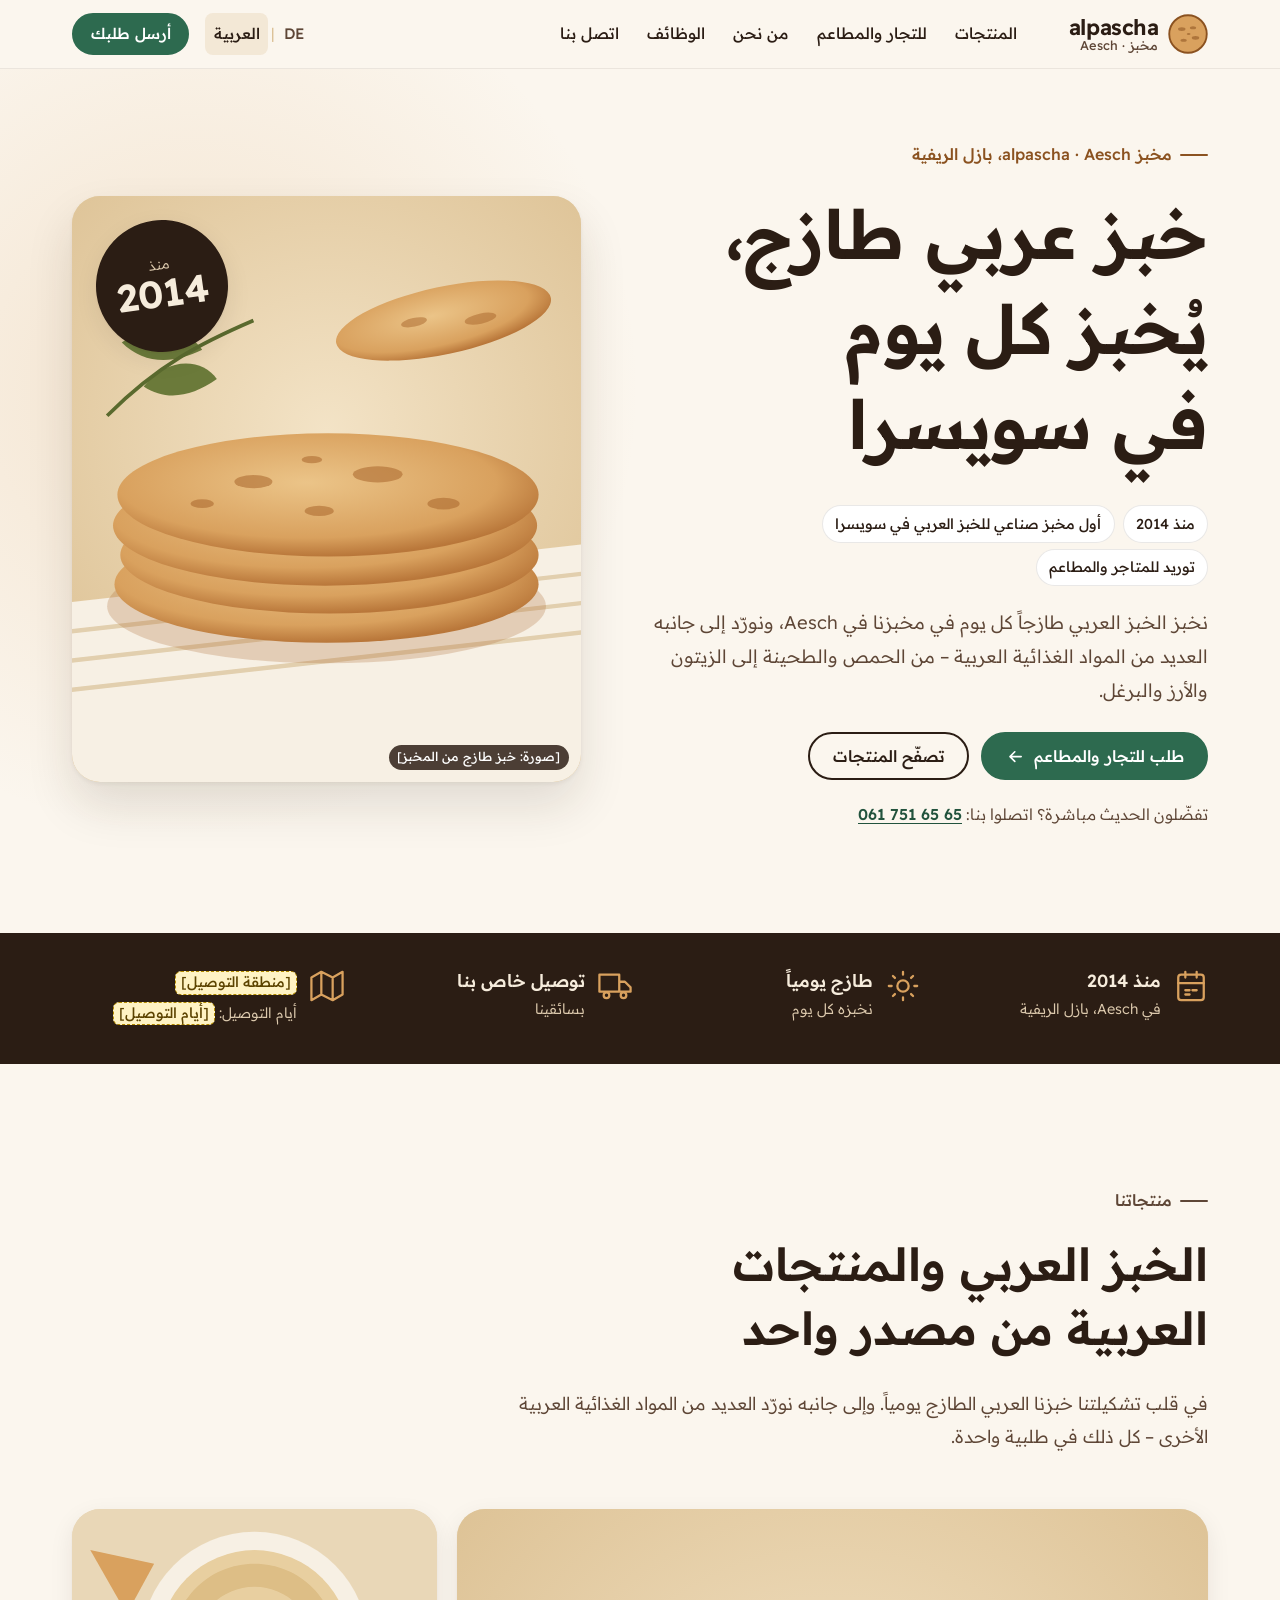
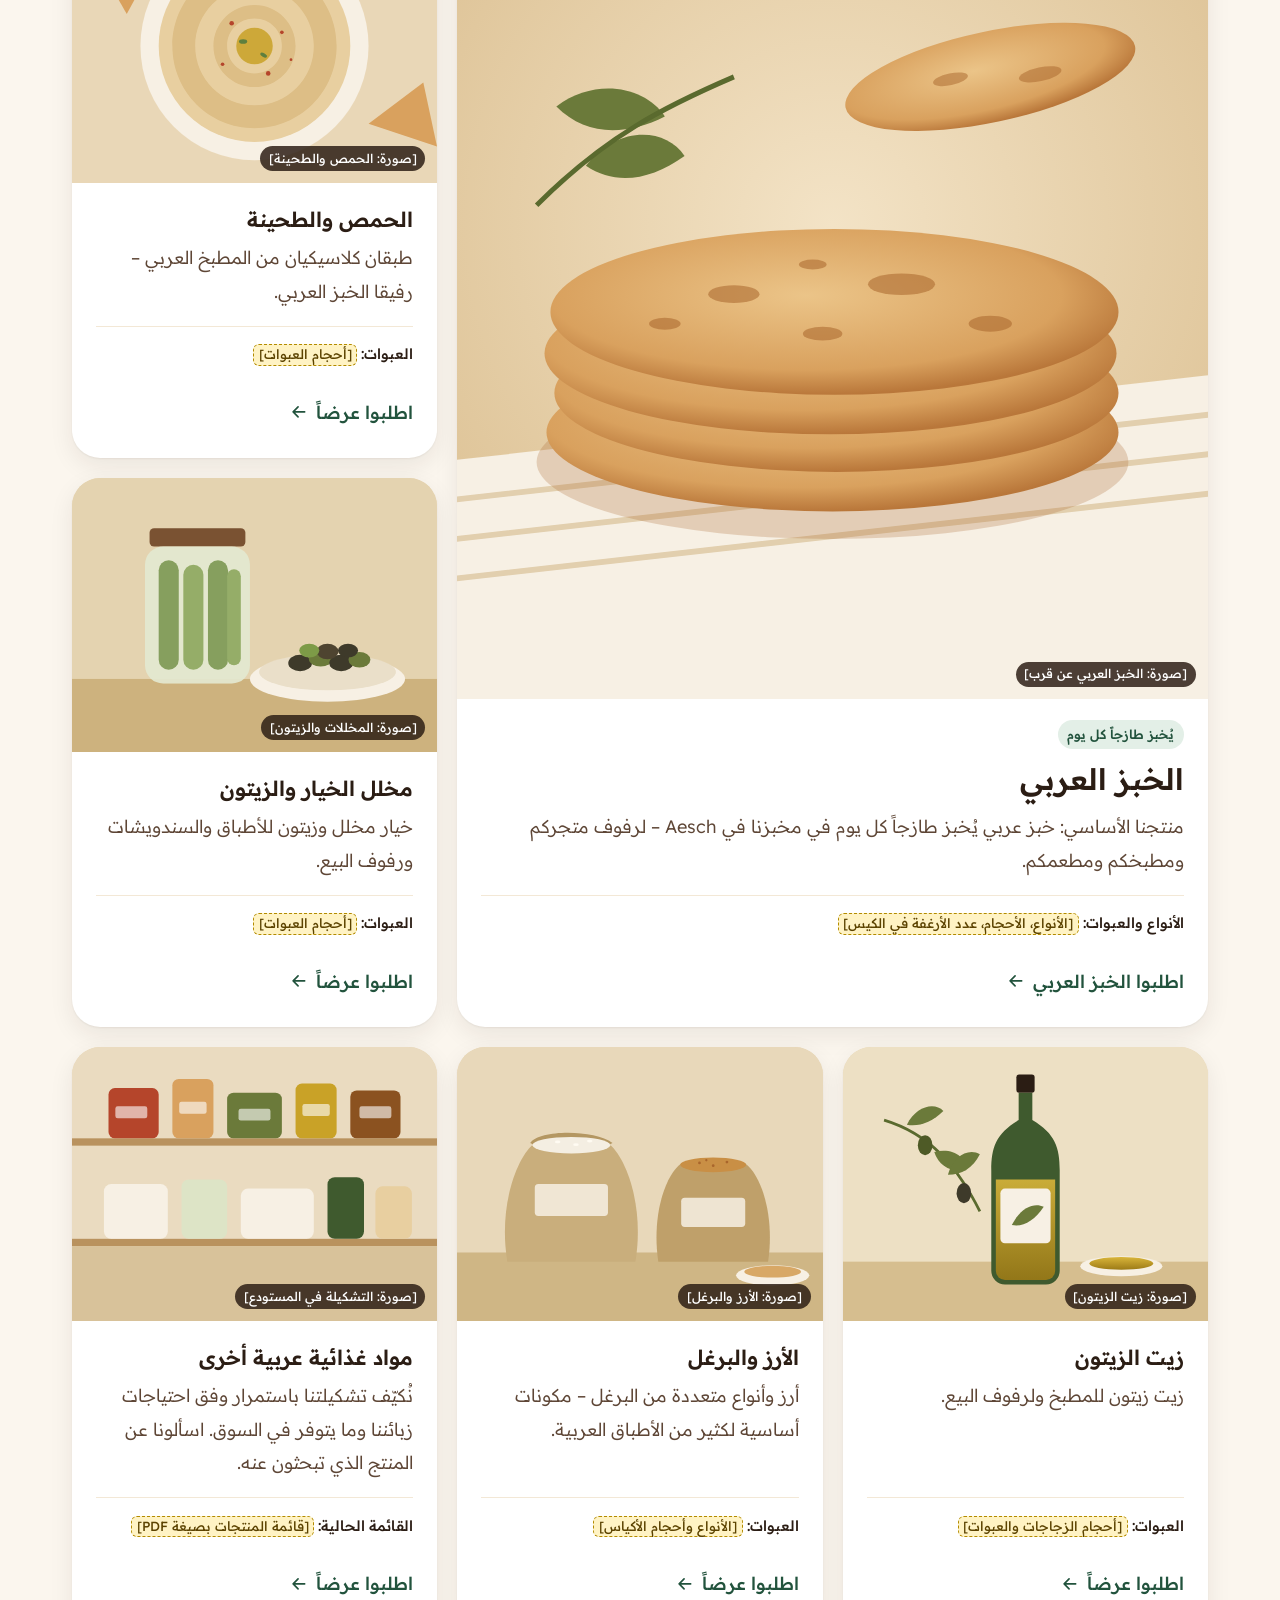
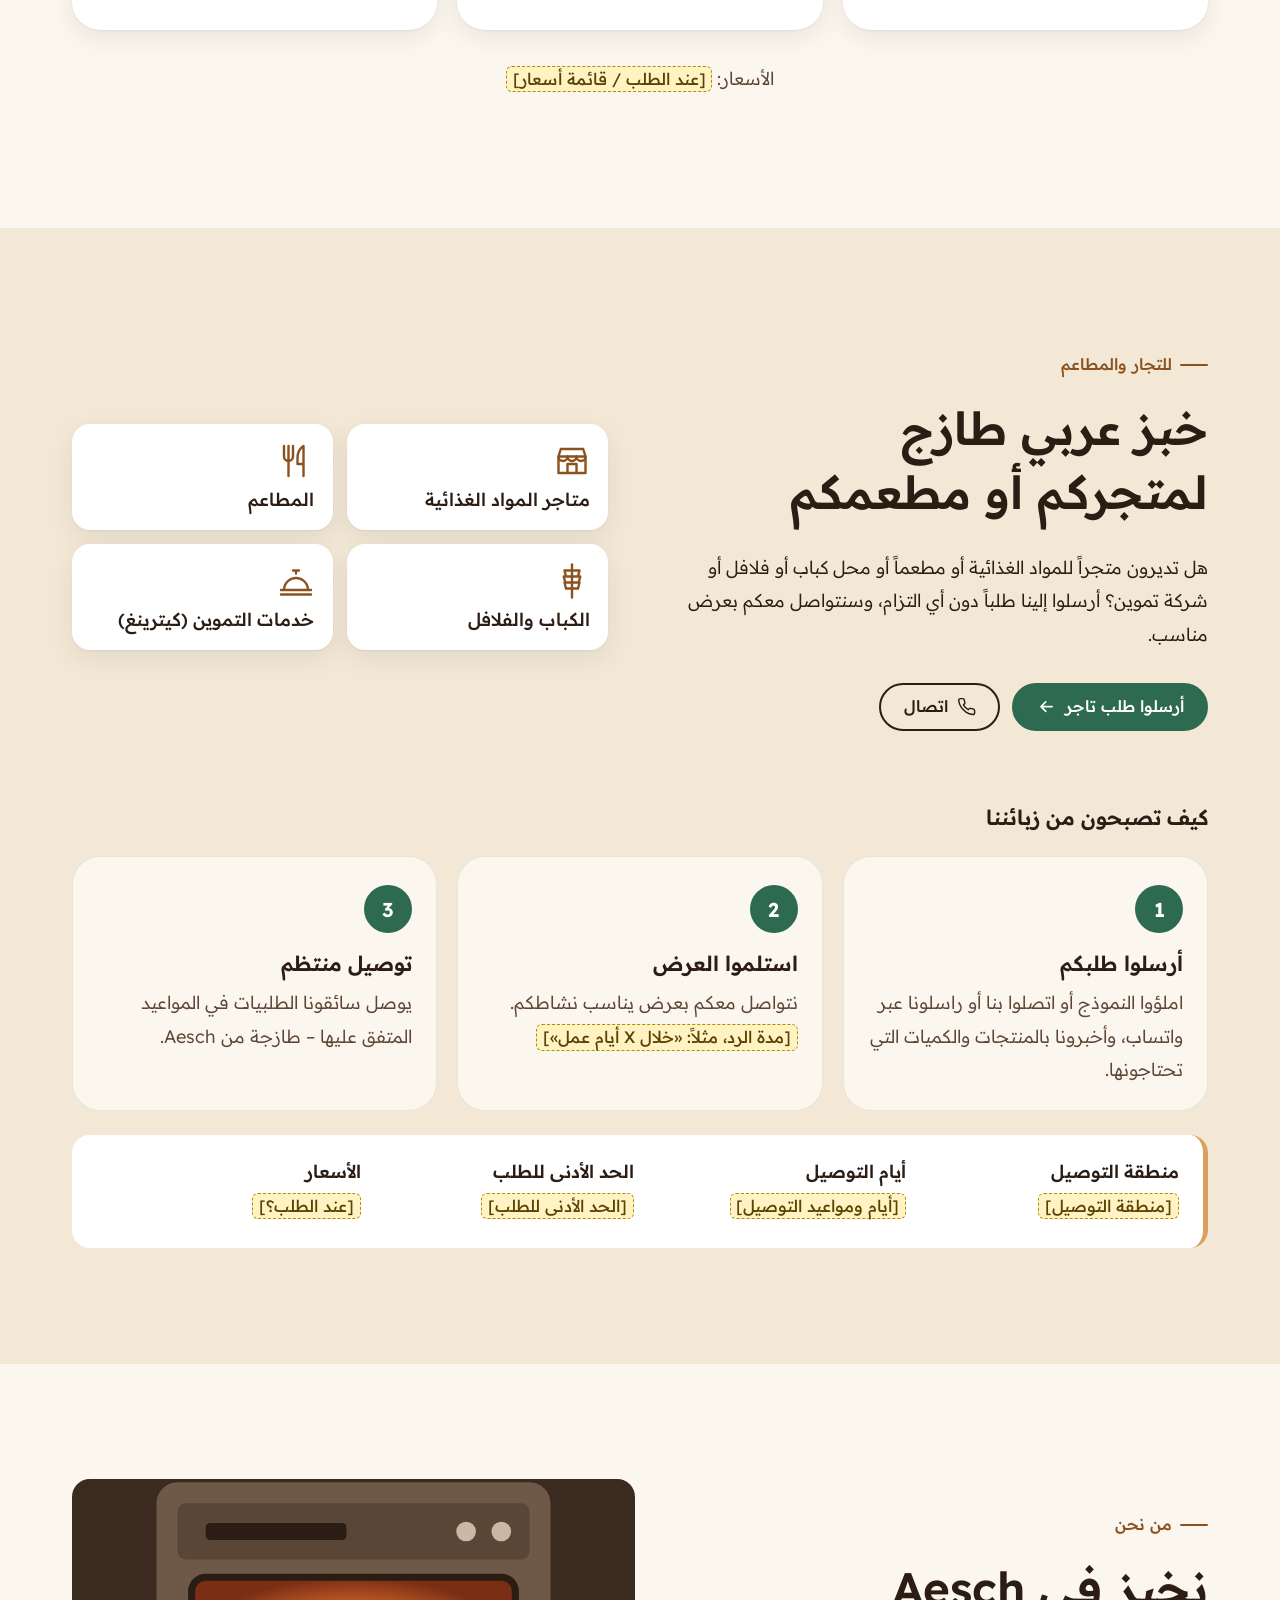
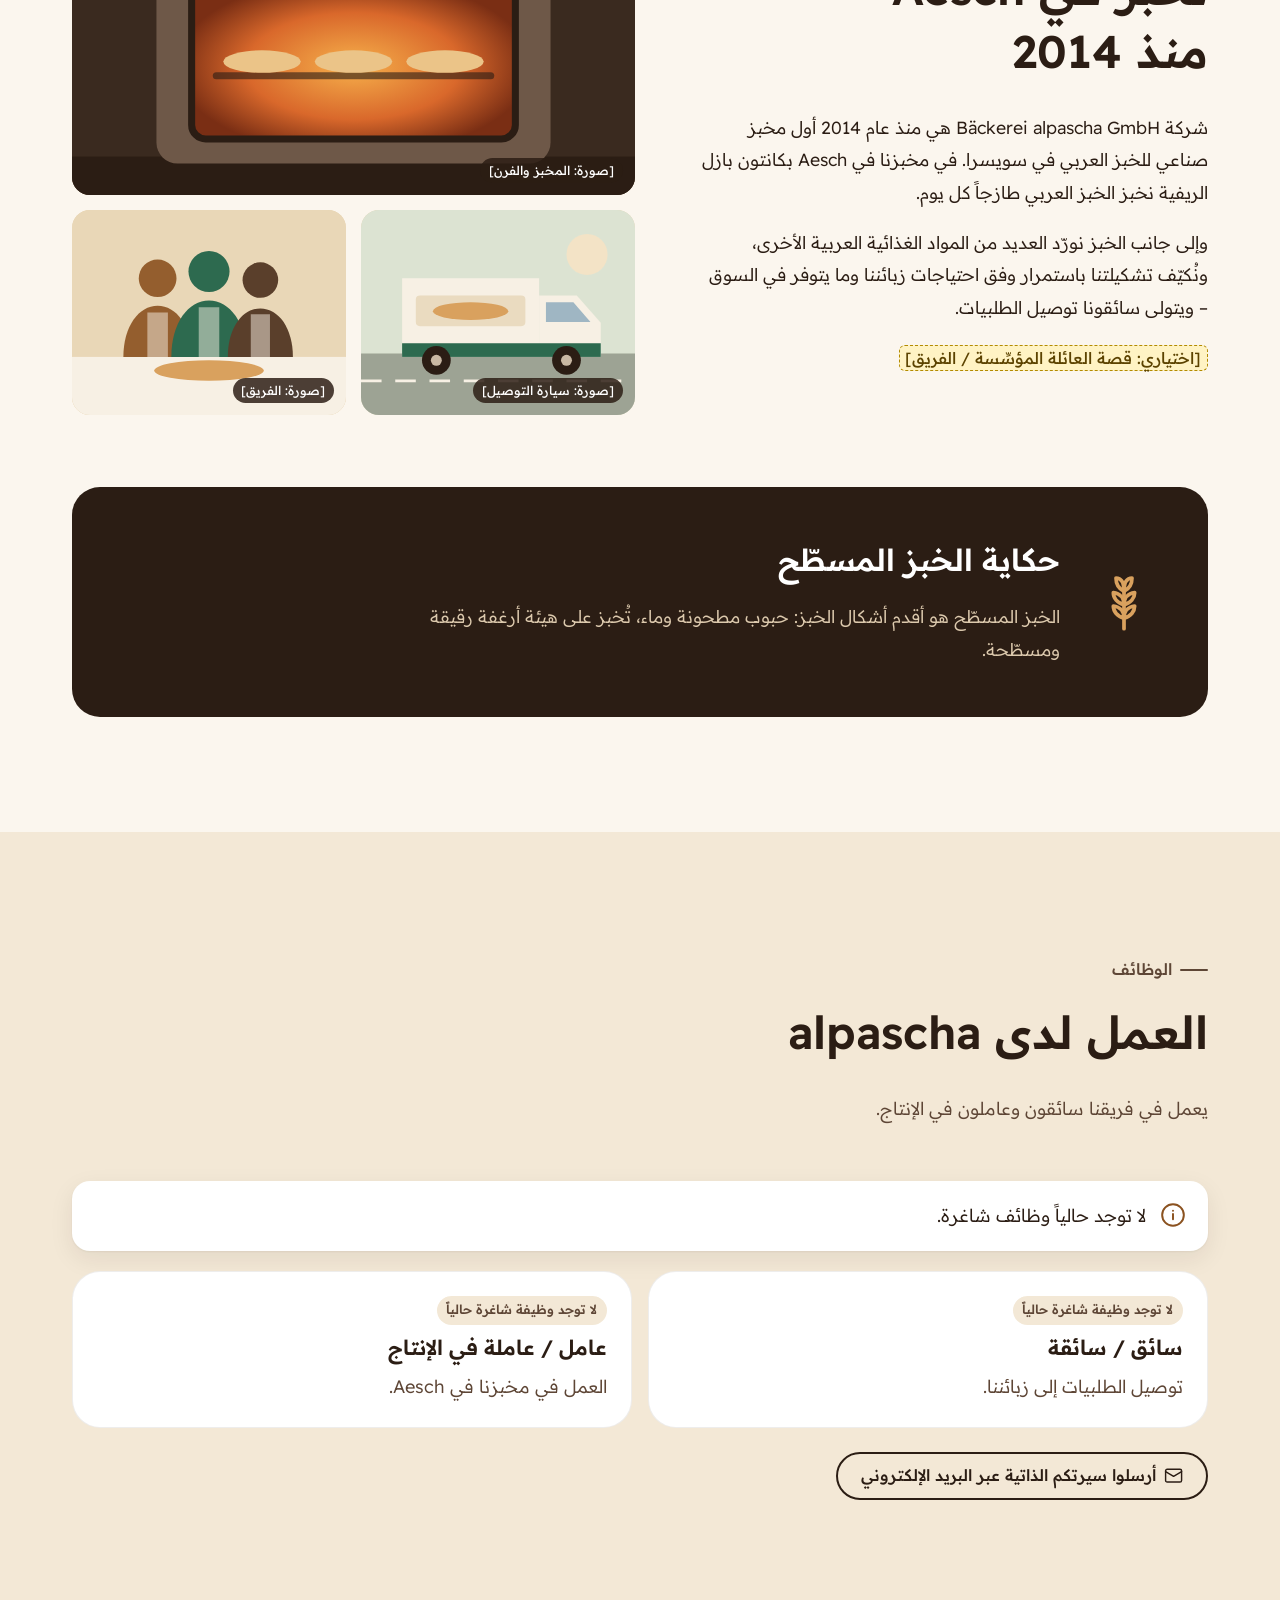
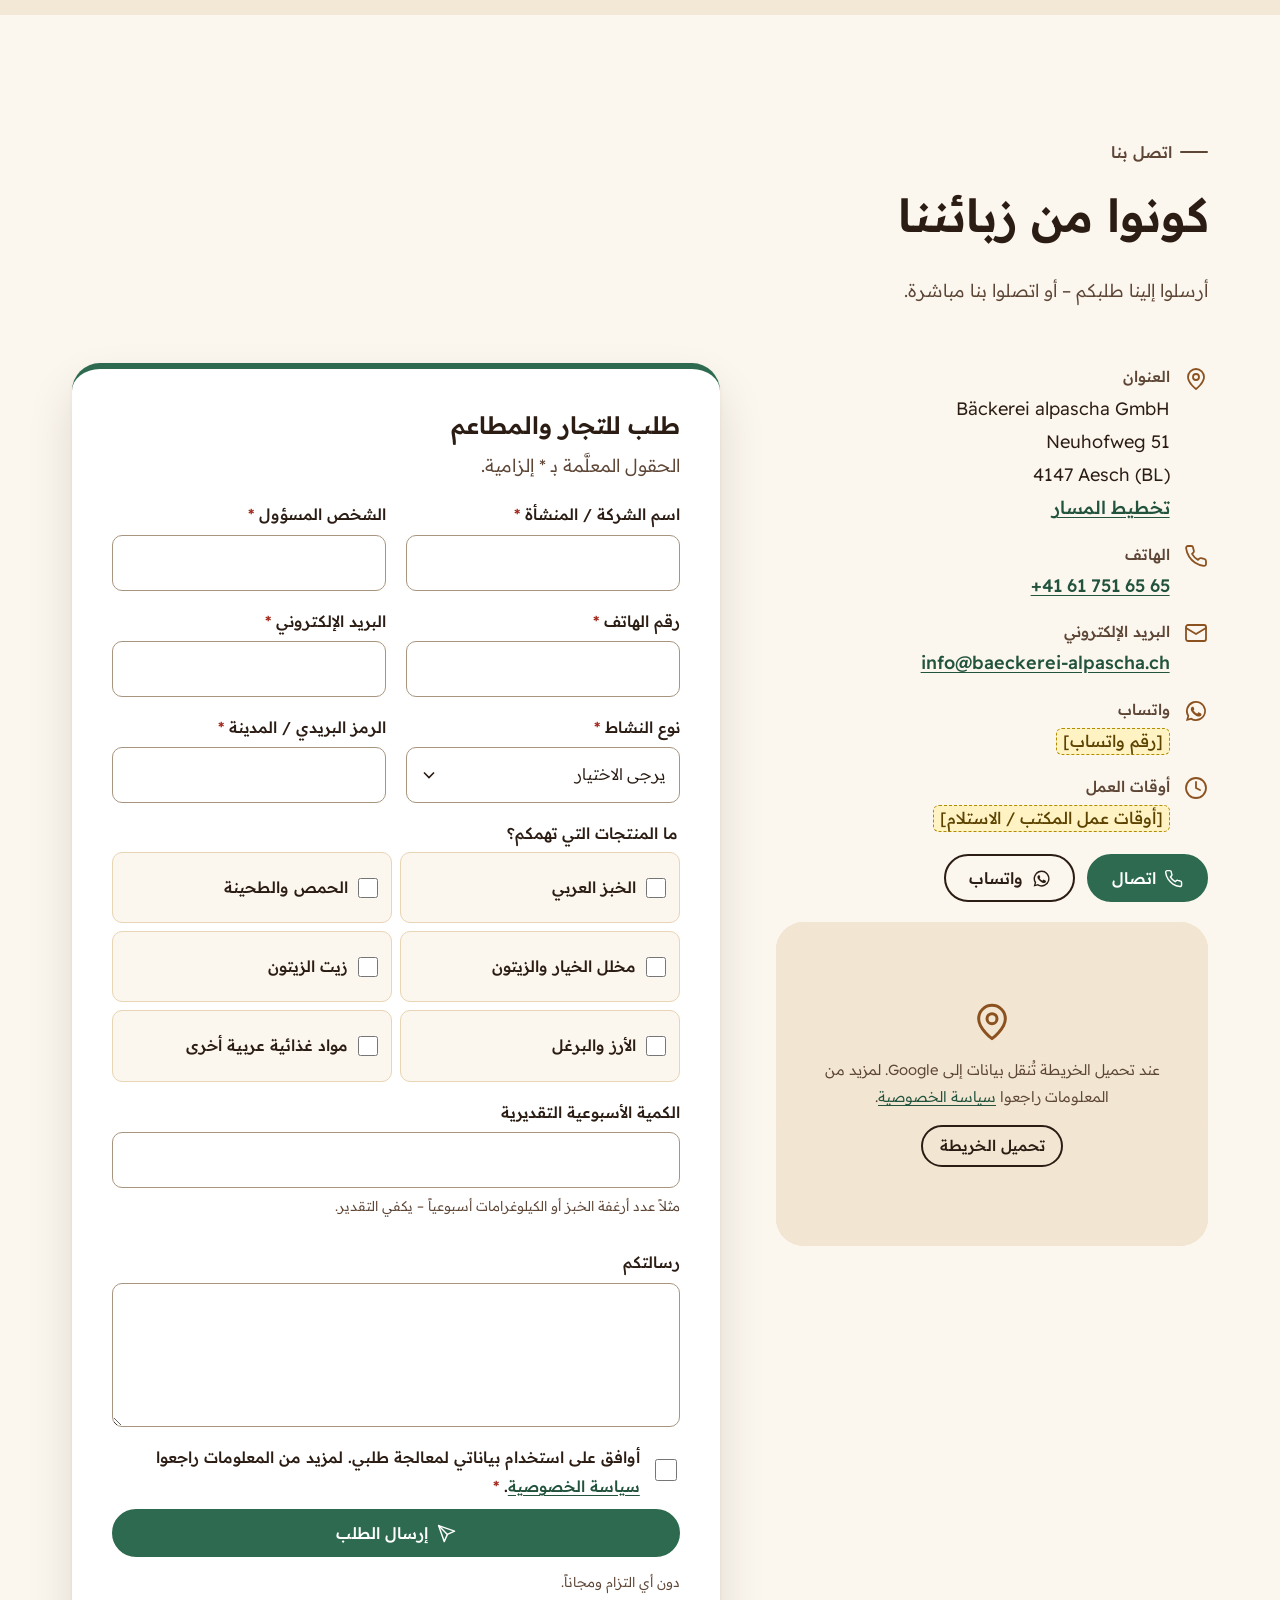
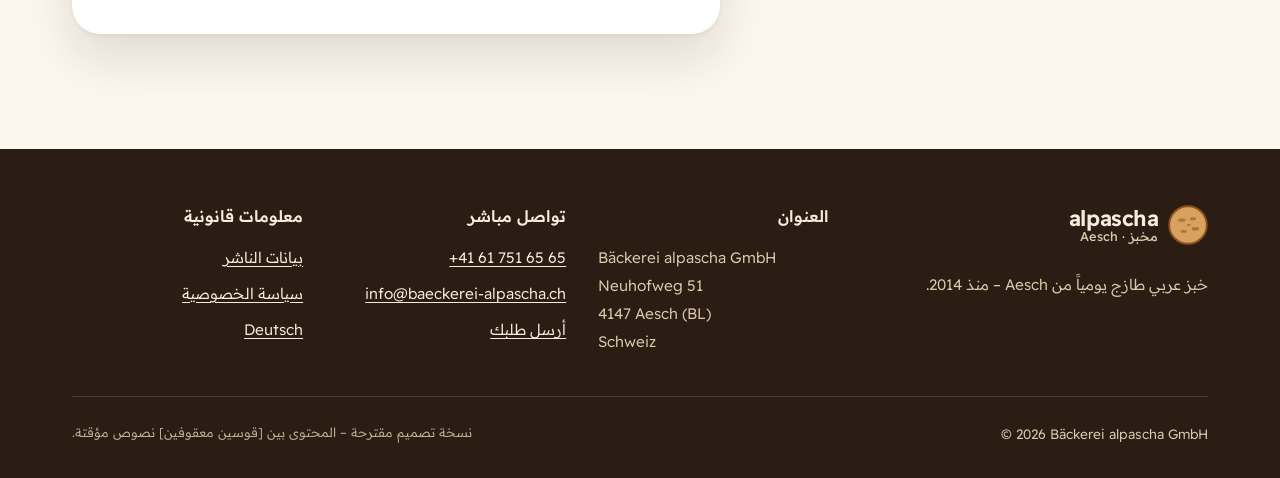
==== alpascha-redesign/ar/index.html @ 0413b78b "Add Bäckerei alpascha website redesign concept (DE + AR) Static, framework-free redesign concept in " ====
<!doctype html>
<html lang="ar" dir="rtl">
<head>
  <meta charset="utf-8">
  <meta name="viewport" content="width=device-width, initial-scale=1, viewport-fit=cover">
  <title>خبز عربي طازج يومياً | مخبز alpascha في Aesch قرب بازل</title>
  <meta name="description" content="منذ 2014 أول مخبز صناعي للخبز العربي في سويسرا. خبز طازج كل يوم من Aesch، إلى جانب الحمص والطحينة والزيتون والأرز والبرغل. أرسلوا طلبكم كمتجر أو مطعم.">
  <link rel="canonical" href="https://www.baeckerei-alpascha.ch/ar/">
  <link rel="alternate" hreflang="de" href="https://www.baeckerei-alpascha.ch/de/">
  <link rel="alternate" hreflang="ar" href="https://www.baeckerei-alpascha.ch/ar/">
  <link rel="alternate" hreflang="x-default" href="https://www.baeckerei-alpascha.ch/de/">
  <meta name="theme-color" content="#fbf6ee">
  <meta property="og:type" content="website">
  <meta property="og:locale" content="ar_AR">
  <meta property="og:locale:alternate" content="de_CH">
  <meta property="og:site_name" content="Bäckerei alpascha">
  <meta property="og:title" content="خبز عربي طازج، يُخبز كل يوم في سويسرا">
  <meta property="og:description" content="منذ 2014 أول مخبز صناعي للخبز العربي في سويسرا. توريد للمتاجر والمطاعم.">
  <meta property="og:url" content="https://www.baeckerei-alpascha.ch/ar/">
  <!-- [og:image] ergänzen, sobald echtes Foto vorhanden (1200×630 JPG) -->
  <link rel="icon" href="../favicon.svg" type="image/svg+xml">
  <link rel="preload" href="../assets/fonts/readex-pro-arabic-wght-normal.woff2" as="font" type="font/woff2" crossorigin>
  <link rel="stylesheet" href="../assets/css/style.css">
  <script>document.documentElement.classList.add("js")</script>
  <!-- TODO vor Livegang: "geo" (latitude/longitude) ergänzen, sobald die Koordinaten des Standorts bestätigt sind -->
  <script type="application/ld+json">
  {
    "@context": "https://schema.org",
    "@graph": [
      {
        "@type": "Bakery",
        "@id": "https://www.baeckerei-alpascha.ch/#bakery",
        "name": "Bäckerei alpascha GmbH",
        "alternateName": "alpascha",
        "description": "منذ 2014 أول مخبز صناعي للخبز العربي في سويسرا. خبز عربي طازج كل يوم والعديد من المواد الغذائية العربية الأخرى.",
        "url": "https://www.baeckerei-alpascha.ch/ar/",
        "telephone": "+41 61 751 65 65",
        "email": "info@baeckerei-alpascha.ch",
        "foundingDate": "2014",
        "address": {
          "@type": "PostalAddress",
          "streetAddress": "Neuhofweg 51",
          "postalCode": "4147",
          "addressLocality": "Aesch",
          "addressRegion": "BL",
          "addressCountry": "CH"
        },
        "hasMap": "https://www.google.com/maps/search/?api=1&query=Neuhofweg+51%2C+4147+Aesch",
        "hasOfferCatalog": {
          "@type": "OfferCatalog",
          "name": "منتجاتنا",
          "itemListElement": [
            { "@type": "Offer", "itemOffered": { "@type": "Product", "name": "خبز عربي" } },
            { "@type": "Offer", "itemOffered": { "@type": "Product", "name": "حمص" } },
            { "@type": "Offer", "itemOffered": { "@type": "Product", "name": "طحينة" } },
            { "@type": "Offer", "itemOffered": { "@type": "Product", "name": "مخلل الخيار" } },
            { "@type": "Offer", "itemOffered": { "@type": "Product", "name": "زيتون" } },
            { "@type": "Offer", "itemOffered": { "@type": "Product", "name": "زيت الزيتون" } },
            { "@type": "Offer", "itemOffered": { "@type": "Product", "name": "أرز" } },
            { "@type": "Offer", "itemOffered": { "@type": "Product", "name": "برغل" } }
          ]
        }
      },
      {
        "@type": "WebSite",
        "@id": "https://www.baeckerei-alpascha.ch/#website",
        "url": "https://www.baeckerei-alpascha.ch/",
        "name": "Bäckerei alpascha",
        "inLanguage": ["de-CH", "ar"],
        "publisher": { "@id": "https://www.baeckerei-alpascha.ch/#bakery" }
      }
    ]
  }
  </script>
</head>
<body>
<svg width="0" height="0" style="position:absolute" aria-hidden="true" focusable="false">
  <symbol id="i-phone" viewBox="0 0 24 24" fill="none" stroke="currentColor" stroke-width="1.8" stroke-linecap="round" stroke-linejoin="round"><path d="M22 16.9v3a2 2 0 0 1-2.2 2 19.8 19.8 0 0 1-8.6-3.1 19.5 19.5 0 0 1-6-6A19.8 19.8 0 0 1 2.1 4.2 2 2 0 0 1 4.1 2h3a2 2 0 0 1 2 1.7c.1 1 .4 1.9.7 2.8a2 2 0 0 1-.5 2.1L8 9.9a16 16 0 0 0 6 6l1.3-1.3a2 2 0 0 1 2.1-.4c.9.3 1.8.6 2.8.7a2 2 0 0 1 1.7 2z"/></symbol>
  <symbol id="i-whatsapp" viewBox="0 0 24 24" fill="currentColor"><path d="M12 2a10 10 0 0 0-8.6 15.1L2 22l5-1.3A10 10 0 1 0 12 2Zm0 18.2a8.2 8.2 0 0 1-4.2-1.2l-.3-.2-3 .8.8-2.9-.2-.3A8.2 8.2 0 1 1 12 20.2Zm4.5-6.1c-.2-.1-1.5-.7-1.7-.8-.2-.1-.4-.1-.6.1l-.8 1c-.1.2-.3.2-.5.1a6.7 6.7 0 0 1-3.3-2.9c-.2-.4.2-.4.7-1.3.1-.2 0-.3 0-.4l-.8-1.8c-.2-.5-.4-.4-.6-.4h-.5a1 1 0 0 0-.7.3 3 3 0 0 0-.9 2.2 5.2 5.2 0 0 0 1.1 2.7 11.8 11.8 0 0 0 4.5 4c1.7.7 2.3.8 3.2.6.5-.1 1.5-.6 1.7-1.2.2-.6.2-1.1.2-1.2l-.5-.3Z"/></symbol>
  <symbol id="i-mail" viewBox="0 0 24 24" fill="none" stroke="currentColor" stroke-width="1.8" stroke-linecap="round" stroke-linejoin="round"><rect x="2" y="4" width="20" height="16" rx="2"/><path d="m22 7-10 6L2 7"/></symbol>
  <symbol id="i-pin" viewBox="0 0 24 24" fill="none" stroke="currentColor" stroke-width="1.8" stroke-linecap="round" stroke-linejoin="round"><path d="M20 10c0 6-8 12-8 12s-8-6-8-12a8 8 0 0 1 16 0Z"/><circle cx="12" cy="10" r="3"/></symbol>
  <symbol id="i-clock" viewBox="0 0 24 24" fill="none" stroke="currentColor" stroke-width="1.8" stroke-linecap="round"><circle cx="12" cy="12" r="10"/><path d="M12 6v6l4 2"/></symbol>
  <symbol id="i-arrow" viewBox="0 0 24 24" fill="none" stroke="currentColor" stroke-width="2" stroke-linecap="round" stroke-linejoin="round"><path d="M5 12h14M13 6l6 6-6 6"/></symbol>
  <symbol id="i-send" viewBox="0 0 24 24" fill="none" stroke="currentColor" stroke-width="1.8" stroke-linecap="round" stroke-linejoin="round"><path d="m22 2-7 20-4-9-9-4Z"/><path d="M22 2 11 13"/></symbol>
  <symbol id="i-calendar" viewBox="0 0 24 24" fill="none" stroke="currentColor" stroke-width="1.6" stroke-linecap="round"><rect x="3" y="4" width="18" height="18" rx="2"/><path d="M16 2v4M8 2v4M3 10h18"/><path d="M8 15h3M13 15h3M8 18h3"/></symbol>
  <symbol id="i-sun" viewBox="0 0 24 24" fill="none" stroke="currentColor" stroke-width="1.6" stroke-linecap="round"><circle cx="12" cy="12" r="4"/><path d="M12 2v2M12 20v2M4.9 4.9l1.4 1.4M17.7 17.7l1.4 1.4M2 12h2M20 12h2M4.9 19.1l1.4-1.4M17.7 6.3l1.4-1.4"/></symbol>
  <symbol id="i-truck" viewBox="0 0 24 24" fill="none" stroke="currentColor" stroke-width="1.6" stroke-linecap="round" stroke-linejoin="round"><path d="M1 4h14v12H1zM15 9h4l4 4v3h-8"/><circle cx="6" cy="18.5" r="2"/><circle cx="18" cy="18.5" r="2"/></symbol>
  <symbol id="i-map" viewBox="0 0 24 24" fill="none" stroke="currentColor" stroke-width="1.6" stroke-linecap="round" stroke-linejoin="round"><path d="M1 6v16l7-4 8 4 7-4V2l-7 4-8-4-7 4zM8 2v16M16 6v16"/></symbol>
  <symbol id="i-store" viewBox="0 0 24 24" fill="none" stroke="currentColor" stroke-width="1.6" stroke-linecap="round" stroke-linejoin="round"><path d="M3 9l1.5-5h15L21 9M3 9v11h18V9M3 9h18M9 20v-6h6v6"/><path d="M3 9a3 3 0 0 0 6 0 3 3 0 0 0 6 0 3 3 0 0 0 6 0"/></symbol>
  <symbol id="i-restaurant" viewBox="0 0 24 24" fill="none" stroke="currentColor" stroke-width="1.6" stroke-linecap="round" stroke-linejoin="round"><path d="M4 2v7a3 3 0 0 0 6 0V2M7 2v20M17 22V2c-2.5 1.5-4 4-4 8v4h4"/></symbol>
  <symbol id="i-kebab" viewBox="0 0 24 24" fill="none" stroke="currentColor" stroke-width="1.6" stroke-linecap="round" stroke-linejoin="round"><path d="M12 1v22"/><path d="M7 5h10l-1 4H8zM6.5 9h11l-1 4h-9zM7 13h10l-1 4H8z"/></symbol>
  <symbol id="i-catering" viewBox="0 0 24 24" fill="none" stroke="currentColor" stroke-width="1.6" stroke-linecap="round" stroke-linejoin="round"><path d="M2 18h20M4 18a8 8 0 0 1 16 0M12 7V5M10 5h4M2 21h20"/></symbol>
  <symbol id="i-wheat" viewBox="0 0 24 24" fill="none" stroke="currentColor" stroke-width="1.4" stroke-linecap="round" stroke-linejoin="round"><path d="M12 22V8"/><path d="M12 8c-2-1-3-3-3-5 2 0 3 2 3 5ZM12 8c2-1 3-3 3-5-2 0-3 2-3 5Z"/><path d="M12 13c-2.5-.5-4-2.5-4-4.5 2.5.3 4 2 4 4.5ZM12 13c2.5-.5 4-2.5 4-4.5-2.5.3-4 2-4 4.5Z"/><path d="M12 18c-2.5-.5-4-2.5-4-4.5 2.5.3 4 2 4 4.5ZM12 18c2.5-.5 4-2.5 4-4.5-2.5.3-4 2-4 4.5Z"/></symbol>
  <symbol id="i-check" viewBox="0 0 24 24" fill="none" stroke="currentColor" stroke-width="1.8" stroke-linecap="round" stroke-linejoin="round"><circle cx="12" cy="12" r="10"/><path d="m8 12 3 3 5-6"/></symbol>
  <symbol id="i-info" viewBox="0 0 24 24" fill="none" stroke="currentColor" stroke-width="1.8" stroke-linecap="round"><circle cx="12" cy="12" r="10"/><path d="M12 16v-5M12 8h.01"/></symbol>
  <symbol id="i-menu" viewBox="0 0 24 24" fill="none" stroke="currentColor" stroke-width="2" stroke-linecap="round"><path d="M3 6h18M3 12h18M3 18h18"/></symbol>
  <symbol id="i-close" viewBox="0 0 24 24" fill="none" stroke="currentColor" stroke-width="2" stroke-linecap="round"><path d="M18 6 6 18M6 6l12 12"/></symbol>
</svg>

<a class="skip-link" href="#main">انتقل إلى المحتوى</a>

<header class="site-header">
  <div class="container site-header__inner">
    <a class="brand" href="./" aria-label="مخبز alpascha – الصفحة الرئيسية">
      <img src="../assets/img/logo-mark.svg" alt="" width="40" height="40">
      <span class="brand__text"><span class="brand__name">alpascha</span><span class="brand__sub">مخبز · Aesch</span></span>
    </a>

    <nav id="site-nav" class="site-nav" aria-label="القائمة الرئيسية">
      <ul>
        <li><a href="#produkte">المنتجات</a></li>
        <li><a href="#haendler">للتجار والمطاعم</a></li>
        <li><a href="#ueber-uns">من نحن</a></li>
        <li><a href="#jobs">الوظائف</a></li>
        <li><a href="#kontakt">اتصل بنا</a></li>
      </ul>
      <a class="btn btn--block nav-cta" href="#anfrage">أرسل طلبك</a>
    </nav>

    <div class="lang-switch">
      <a href="../de/" lang="de" hreflang="de" dir="ltr"><abbr title="Deutsch" style="text-decoration:none">DE</abbr></a>
      <span aria-hidden="true">|</span>
      <a href="./" lang="ar" hreflang="ar" aria-current="true">العربية</a>
    </div>

    <a class="btn btn--small header-cta" href="#anfrage">أرسل طلبك</a>

    <button class="nav-toggle" type="button" aria-expanded="false" aria-controls="site-nav">
      <svg class="icon-open" aria-hidden="true"><use href="#i-menu"/></svg>
      <svg class="icon-close" aria-hidden="true"><use href="#i-close"/></svg>
      <span class="visually-hidden">القائمة</span>
    </button>
  </div>
</header>

<main id="main">

  <!-- ================= HERO ================= -->
  <section class="hero" aria-labelledby="hero-title">
    <div class="container hero__grid">
      <div class="hero__text">
        <p class="eyebrow reveal">مخبز alpascha · Aesch، بازل الريفية</p>
        <h1 id="hero-title" class="reveal" data-delay="1">خبز عربي طازج، يُخبز كل يوم في سويسرا</h1>
        <ul class="hero__sub reveal" data-delay="2" aria-label="باختصار">
          <li>منذ 2014</li>
          <li>أول مخبز صناعي للخبز العربي في سويسرا</li>
          <li>توريد للمتاجر والمطاعم</li>
        </ul>
        <p class="hero__lead reveal" data-delay="2">نخبز الخبز العربي طازجاً كل يوم في مخبزنا في Aesch، ونورّد إلى جانبه العديد من المواد الغذائية العربية – من الحمص والطحينة إلى الزيتون والأرز والبرغل.</p>
        <div class="hero__actions reveal" data-delay="3">
          <a class="btn" href="#anfrage">طلب للتجار والمطاعم <svg class="icon-flip" aria-hidden="true"><use href="#i-arrow"/></svg></a>
          <a class="btn btn--secondary" href="#produkte">تصفّح المنتجات</a>
        </div>
        <p class="hero__call reveal" data-delay="3">تفضّلون الحديث مباشرة؟ اتصلوا بنا: <a href="tel:+41617516565" dir="ltr">061 751 65 65</a></p>
      </div>

      <figure class="media hero__media reveal">
        <img src="../assets/img/ph/fladenbrot.svg" alt="كومة من أرغفة الخبز العربي الطازجة" width="800" height="800" fetchpriority="high">
        <div class="hero__badge" aria-hidden="true"><small>منذ</small><strong>2014</strong></div>
        <figcaption class="media__tag">[صورة: خبز طازج من المخبز]</figcaption>
      </figure>
    </div>
  </section>

  <!-- ================= FAKTEN ================= -->
  <section class="facts" aria-label="حقائق">
    <div class="container">
      <ul>
        <li><svg aria-hidden="true"><use href="#i-calendar"/></svg><div><strong>منذ 2014</strong><span>في Aesch، بازل الريفية</span></div></li>
        <li><svg aria-hidden="true"><use href="#i-sun"/></svg><div><strong>طازج يومياً</strong><span>نخبزه كل يوم</span></div></li>
        <li><svg aria-hidden="true"><use href="#i-truck"/></svg><div><strong>توصيل خاص بنا</strong><span>بسائقينا</span></div></li>
        <li><svg aria-hidden="true"><use href="#i-map"/></svg><div><strong><span class="ph">[منطقة التوصيل]</span></strong><span>أيام التوصيل: <span class="ph">[أيام التوصيل]</span></span></div></li>
      </ul>
    </div>
  </section>

  <!-- ================= PRODUKTE ================= -->
  <section id="produkte" class="section" aria-labelledby="produkte-title">
    <div class="container">
      <header class="section__head reveal">
        <p class="eyebrow">منتجاتنا</p>
        <h2 id="produkte-title">الخبز العربي والمنتجات العربية من مصدر واحد</h2>
        <p>في قلب تشكيلتنا خبزنا العربي الطازج يومياً. وإلى جانبه نورّد العديد من المواد الغذائية العربية الأخرى – كل ذلك في طلبية واحدة.</p>
      </header>

      <div class="products">
        <article class="product product--feature reveal">
          <figure class="media">
            <img src="../assets/img/ph/fladenbrot.svg" alt="أرغفة خبز عربي مكدّسة" width="800" height="800" loading="lazy" decoding="async">
            <figcaption class="media__tag">[صورة: الخبز العربي عن قرب]</figcaption>
          </figure>
          <div class="product__body">
            <span class="tag">يُخبز طازجاً كل يوم</span>
            <h3>الخبز العربي</h3>
            <p>منتجنا الأساسي: خبز عربي يُخبز طازجاً كل يوم في مخبزنا في Aesch – لرفوف متجركم ومطبخكم ومطعمكم.</p>
            <dl class="product__meta"><dt>الأنواع والعبوات:</dt> <dd><span class="ph">[الأنواع، الأحجام، عدد الأرغفة في الكيس]</span></dd></dl>
            <div class="product__actions"><button class="text-link" type="button" data-product="Fladenbrot">اطلبوا الخبز العربي <svg class="icon-flip" aria-hidden="true"><use href="#i-arrow"/></svg></button></div>
          </div>
        </article>

        <article class="product reveal" data-delay="1">
          <figure class="media">
            <img src="../assets/img/ph/hummus.svg" alt="طبق حمص مع زيت الزيتون" width="800" height="600" loading="lazy" decoding="async">
            <figcaption class="media__tag">[صورة: الحمص والطحينة]</figcaption>
          </figure>
          <div class="product__body">
            <h3>الحمص والطحينة</h3>
            <p>طبقان كلاسيكيان من المطبخ العربي – رفيقا الخبز العربي.</p>
            <dl class="product__meta"><dt>العبوات:</dt> <dd><span class="ph">[أحجام العبوات]</span></dd></dl>
            <div class="product__actions"><button class="text-link" type="button" data-product="Hummus &amp; Tahina">اطلبوا عرضاً <svg class="icon-flip" aria-hidden="true"><use href="#i-arrow"/></svg></button></div>
          </div>
        </article>

        <article class="product reveal" data-delay="2">
          <figure class="media">
            <img src="../assets/img/ph/oliven.svg" alt="مرطبان خيار مخلل وطبق زيتون" width="800" height="600" loading="lazy" decoding="async">
            <figcaption class="media__tag">[صورة: المخللات والزيتون]</figcaption>
          </figure>
          <div class="product__body">
            <h3>مخلل الخيار والزيتون</h3>
            <p>خيار مخلل وزيتون للأطباق والسندويشات ورفوف البيع.</p>
            <dl class="product__meta"><dt>العبوات:</dt> <dd><span class="ph">[أحجام العبوات]</span></dd></dl>
            <div class="product__actions"><button class="text-link" type="button" data-product="Gurken &amp; Oliven">اطلبوا عرضاً <svg class="icon-flip" aria-hidden="true"><use href="#i-arrow"/></svg></button></div>
          </div>
        </article>

        <article class="product reveal">
          <figure class="media">
            <img src="../assets/img/ph/olivenoel.svg" alt="زجاجة زيت زيتون مع غصن زيتون" width="800" height="600" loading="lazy" decoding="async">
            <figcaption class="media__tag">[صورة: زيت الزيتون]</figcaption>
          </figure>
          <div class="product__body">
            <h3>زيت الزيتون</h3>
            <p>زيت زيتون للمطبخ ولرفوف البيع.</p>
            <dl class="product__meta"><dt>العبوات:</dt> <dd><span class="ph">[أحجام الزجاجات والعبوات]</span></dd></dl>
            <div class="product__actions"><button class="text-link" type="button" data-product="Olivenöl">اطلبوا عرضاً <svg class="icon-flip" aria-hidden="true"><use href="#i-arrow"/></svg></button></div>
          </div>
        </article>

        <article class="product reveal" data-delay="1">
          <figure class="media">
            <img src="../assets/img/ph/reis-bulgur.svg" alt="أكياس أرز وبرغل" width="800" height="600" loading="lazy" decoding="async">
            <figcaption class="media__tag">[صورة: الأرز والبرغل]</figcaption>
          </figure>
          <div class="product__body">
            <h3>الأرز والبرغل</h3>
            <p>أرز وأنواع متعددة من البرغل – مكونات أساسية لكثير من الأطباق العربية.</p>
            <dl class="product__meta"><dt>العبوات:</dt> <dd><span class="ph">[الأنواع وأحجام الأكياس]</span></dd></dl>
            <div class="product__actions"><button class="text-link" type="button" data-product="Reis &amp; Bulgur">اطلبوا عرضاً <svg class="icon-flip" aria-hidden="true"><use href="#i-arrow"/></svg></button></div>
          </div>
        </article>

        <article class="product reveal" data-delay="2">
          <figure class="media">
            <img src="../assets/img/ph/sortiment.svg" alt="رف عليه مواد غذائية عربية" width="800" height="600" loading="lazy" decoding="async">
            <figcaption class="media__tag">[صورة: التشكيلة في المستودع]</figcaption>
          </figure>
          <div class="product__body">
            <h3>مواد غذائية عربية أخرى</h3>
            <p>نُكيّف تشكيلتنا باستمرار وفق احتياجات زبائننا وما يتوفر في السوق. اسألونا عن المنتج الذي تبحثون عنه.</p>
            <dl class="product__meta"><dt>القائمة الحالية:</dt> <dd><span class="ph">[قائمة المنتجات بصيغة PDF]</span></dd></dl>
            <div class="product__actions"><button class="text-link" type="button" data-product="Weitere Produkte">اطلبوا عرضاً <svg class="icon-flip" aria-hidden="true"><use href="#i-arrow"/></svg></button></div>
          </div>
        </article>
      </div>

      <p class="products__note">الأسعار: <span class="ph">[عند الطلب / قائمة أسعار]</span></p>
    </div>
  </section>

  <!-- ================= HÄNDLER & GASTRO ================= -->
  <section id="haendler" class="section section--sand" aria-labelledby="haendler-title">
    <div class="container">
      <div class="b2b__grid">
        <div class="reveal">
          <p class="eyebrow">للتجار والمطاعم</p>
          <h2 id="haendler-title">خبز عربي طازج لمتجركم أو مطعمكم</h2>
          <p>هل تديرون متجراً للمواد الغذائية أو مطعماً أو محل كباب أو فلافل أو شركة تموين؟ أرسلوا إلينا طلباً دون أي التزام، وسنتواصل معكم بعرض مناسب.</p>
          <div class="b2b__cta">
            <a class="btn" href="#anfrage">أرسلوا طلب تاجر <svg class="icon-flip" aria-hidden="true"><use href="#i-arrow"/></svg></a>
            <a class="btn btn--secondary" href="tel:+41617516565"><svg aria-hidden="true"><use href="#i-phone"/></svg> اتصال</a>
          </div>
        </div>
        <ul class="audiences reveal" data-delay="1" aria-label="لمن">
          <li><svg aria-hidden="true"><use href="#i-store"/></svg>متاجر المواد الغذائية</li>
          <li><svg aria-hidden="true"><use href="#i-restaurant"/></svg>المطاعم</li>
          <li><svg aria-hidden="true"><use href="#i-kebab"/></svg>الكباب والفلافل</li>
          <li><svg aria-hidden="true"><use href="#i-catering"/></svg>خدمات التموين (كيترينغ)</li>
        </ul>
      </div>

      <h3 class="steps__title reveal">كيف تصبحون من زبائننا</h3>
      <ol class="steps">
        <li class="reveal">
          <h3>أرسلوا طلبكم</h3>
          <p>املؤوا النموذج أو اتصلوا بنا أو راسلونا عبر واتساب، وأخبرونا بالمنتجات والكميات التي تحتاجونها.</p>
        </li>
        <li class="reveal" data-delay="1">
          <h3>استلموا العرض</h3>
          <p>نتواصل معكم بعرض يناسب نشاطكم. <span class="ph">[مدة الرد، مثلاً: «خلال X أيام عمل»]</span></p>
        </li>
        <li class="reveal" data-delay="2">
          <h3>توصيل منتظم</h3>
          <p>يوصل سائقونا الطلبيات في المواعيد المتفق عليها – طازجة من Aesch.</p>
        </li>
      </ol>

      <div class="conditions reveal">
        <dl>
          <div><dt>منطقة التوصيل</dt><dd><span class="ph">[منطقة التوصيل]</span></dd></div>
          <div><dt>أيام التوصيل</dt><dd><span class="ph">[أيام ومواعيد التوصيل]</span></dd></div>
          <div><dt>الحد الأدنى للطلب</dt><dd><span class="ph">[الحد الأدنى للطلب]</span></dd></div>
          <div><dt>الأسعار</dt><dd><span class="ph">[عند الطلب؟]</span></dd></div>
        </dl>
      </div>
    </div>
  </section>

  <!-- ================= ÜBER UNS ================= -->
  <section id="ueber-uns" class="section" aria-labelledby="ueber-title">
    <div class="container">
      <div class="about__grid">
        <div class="about__text reveal">
          <p class="eyebrow">من نحن</p>
          <h2 id="ueber-title">نخبز في Aesch منذ 2014</h2>
          <p>شركة <span lang="de">Bäckerei alpascha GmbH</span> هي منذ عام 2014 أول مخبز صناعي للخبز العربي في سويسرا. في مخبزنا في Aesch بكانتون بازل الريفية نخبز الخبز العربي طازجاً كل يوم.</p>
          <p>وإلى جانب الخبز نورّد العديد من المواد الغذائية العربية الأخرى، ونُكيّف تشكيلتنا باستمرار وفق احتياجات زبائننا وما يتوفر في السوق – ويتولى سائقونا توصيل الطلبيات.</p>
          <p><span class="ph">[اختياري: قصة العائلة المؤسِّسة / الفريق]</span></p>
        </div>
        <div class="mosaic reveal" data-delay="1">
          <figure class="media">
            <img src="../assets/img/ph/backstube.svg" alt="فرن المخبز مع أرغفة الخبز" width="800" height="600" loading="lazy" decoding="async">
            <figcaption class="media__tag">[صورة: المخبز والفرن]</figcaption>
          </figure>
          <figure class="media">
            <img src="../assets/img/ph/lieferwagen.svg" alt="سيارة توصيل تابعة للمخبز" width="800" height="600" loading="lazy" decoding="async">
            <figcaption class="media__tag">[صورة: سيارة التوصيل]</figcaption>
          </figure>
          <figure class="media">
            <img src="../assets/img/ph/team.svg" alt="فريق مخبز alpascha" width="800" height="600" loading="lazy" decoding="async">
            <figcaption class="media__tag">[صورة: الفريق]</figcaption>
          </figure>
        </div>
      </div>

      <aside class="history reveal" aria-labelledby="geschichte-title">
        <svg aria-hidden="true"><use href="#i-wheat"/></svg>
        <div>
          <h3 id="geschichte-title">حكاية الخبز المسطّح</h3>
          <p>الخبز المسطّح هو أقدم أشكال الخبز: حبوب مطحونة وماء، تُخبز على هيئة أرغفة رقيقة ومسطّحة.</p>
        </div>
      </aside>
    </div>
  </section>

  <!-- ================= JOBS ================= -->
  <section id="jobs" class="section section--sand" aria-labelledby="jobs-title">
    <div class="container">
      <header class="section__head reveal">
        <p class="eyebrow">الوظائف</p>
        <h2 id="jobs-title">العمل لدى alpascha</h2>
        <p>يعمل في فريقنا سائقون وعاملون في الإنتاج.</p>
      </header>

      <div class="jobs__status reveal" role="status">
        <svg aria-hidden="true"><use href="#i-info"/></svg>
        <p id="jobs-status-text">لا توجد حالياً وظائف شاغرة.</p>
      </div>

      <ul id="jobs-list" class="jobs" data-mail="info@baeckerei-alpascha.ch">
        <li class="job reveal">
          <span class="job__badge">لا توجد وظيفة شاغرة حالياً</span>
          <h3>سائق / سائقة</h3>
          <p>توصيل الطلبيات إلى زبائننا.</p>
        </li>
        <li class="job reveal" data-delay="1">
          <span class="job__badge">لا توجد وظيفة شاغرة حالياً</span>
          <h3>عامل / عاملة في الإنتاج</h3>
          <p>العمل في مخبزنا في Aesch.</p>
        </li>
      </ul>

      <div class="jobs__cta reveal">
        <a class="btn btn--secondary" href="mailto:info@baeckerei-alpascha.ch?subject=%D8%B7%D9%84%D8%A8%20%D8%AA%D9%88%D8%B8%D9%8A%D9%81"><svg aria-hidden="true"><use href="#i-mail"/></svg> أرسلوا سيرتكم الذاتية عبر البريد الإلكتروني</a>
      </div>
    </div>
  </section>

  <!-- ================= KONTAKT & ANFRAGE ================= -->
  <section id="kontakt" class="section" aria-labelledby="kontakt-title">
    <div class="container">
      <header class="section__head reveal">
        <p class="eyebrow">اتصل بنا</p>
        <h2 id="kontakt-title">كونوا من زبائننا</h2>
        <p>أرسلوا إلينا طلبكم – أو اتصلوا بنا مباشرة.</p>
      </header>

      <div class="contact__grid">
        <div id="anfrage" class="contact__form reveal">
          <div class="form-card">
            <h3>طلب للتجار والمطاعم</h3>
            <p>الحقول المعلَّمة بـ <span class="req" aria-hidden="true">*</span> إلزامية.</p>

            <form id="anfrage-form" action="#" method="post" novalidate>
              <input type="hidden" name="sprache" value="ar">
              <div class="form-summary" role="alert" tabindex="-1"></div>
              <div class="form-grid">
                <div class="field">
                  <label for="f-firma">اسم الشركة / المنشأة <span class="req" aria-hidden="true">*</span></label>
                  <input id="f-firma" name="firma" type="text" autocomplete="organization" required data-validate aria-describedby="e-firma">
                  <p class="field__error" id="e-firma"></p>
                </div>
                <div class="field">
                  <label for="f-person">الشخص المسؤول <span class="req" aria-hidden="true">*</span></label>
                  <input id="f-person" name="ansprechperson" type="text" autocomplete="name" required data-validate aria-describedby="e-person">
                  <p class="field__error" id="e-person"></p>
                </div>
                <div class="field">
                  <label for="f-tel">رقم الهاتف <span class="req" aria-hidden="true">*</span></label>
                  <input id="f-tel" name="telefon" type="tel" autocomplete="tel" inputmode="tel" dir="ltr" required data-validate aria-describedby="e-tel">
                  <p class="field__error" id="e-tel"></p>
                </div>
                <div class="field">
                  <label for="f-mail">البريد الإلكتروني <span class="req" aria-hidden="true">*</span></label>
                  <input id="f-mail" name="email" type="email" autocomplete="email" dir="ltr" required data-validate aria-describedby="e-mail">
                  <p class="field__error" id="e-mail"></p>
                </div>
                <div class="field">
                  <label for="f-art">نوع النشاط <span class="req" aria-hidden="true">*</span></label>
                  <select id="f-art" name="betriebsart" required data-validate aria-describedby="e-art">
                    <option value="">يرجى الاختيار</option>
                    <option value="Lebensmittelgeschäft / Laden">متجر مواد غذائية</option>
                    <option value="Restaurant">مطعم</option>
                    <option value="Kebab / Falafel / Imbiss">كباب / فلافل / وجبات سريعة</option>
                    <option value="Catering">خدمات التموين (كيترينغ)</option>
                    <option value="Grosshandel">تجارة الجملة</option>
                    <option value="Anderes">غير ذلك</option>
                  </select>
                  <p class="field__error" id="e-art"></p>
                </div>
                <div class="field">
                  <label for="f-ort">الرمز البريدي / المدينة <span class="req" aria-hidden="true">*</span></label>
                  <input id="f-ort" name="ort" type="text" autocomplete="address-level2" required data-validate aria-describedby="e-ort">
                  <p class="field__error" id="e-ort"></p>
                </div>

                <fieldset class="field field--full">
                  <legend>ما المنتجات التي تهمكم؟</legend>
                  <div class="checks">
                    <label class="check"><input type="checkbox" name="produkte" value="Fladenbrot"> الخبز العربي</label>
                    <label class="check"><input type="checkbox" name="produkte" value="Hummus &amp; Tahina"> الحمص والطحينة</label>
                    <label class="check"><input type="checkbox" name="produkte" value="Gurken &amp; Oliven"> مخلل الخيار والزيتون</label>
                    <label class="check"><input type="checkbox" name="produkte" value="Olivenöl"> زيت الزيتون</label>
                    <label class="check"><input type="checkbox" name="produkte" value="Reis &amp; Bulgur"> الأرز والبرغل</label>
                    <label class="check"><input type="checkbox" name="produkte" value="Weitere Produkte"> مواد غذائية عربية أخرى</label>
                  </div>
                </fieldset>

                <div class="field field--full">
                  <label for="f-menge">الكمية الأسبوعية التقديرية</label>
                  <input id="f-menge" name="menge_pro_woche" type="text" aria-describedby="h-menge">
                  <p class="hint" id="h-menge">مثلاً عدد أرغفة الخبز أو الكيلوغرامات أسبوعياً – يكفي التقدير.</p>
                </div>
                <div class="field field--full">
                  <label for="f-msg">رسالتكم</label>
                  <textarea id="f-msg" name="nachricht" rows="4"></textarea>
                </div>

                <div class="hp" aria-hidden="true">
                  <label for="f-website">الموقع الإلكتروني (اتركوه فارغاً)</label>
                  <input id="f-website" name="website" type="text" tabindex="-1" autocomplete="off">
                </div>

                <div class="field field--full">
                  <label class="consent" for="f-consent">
                    <input id="f-consent" name="datenschutz" type="checkbox" required data-validate aria-describedby="e-consent">
                    <span>أوافق على استخدام بياناتي لمعالجة طلبي. لمزيد من المعلومات راجعوا <a href="datenschutz.html">سياسة الخصوصية</a>. <span class="req" aria-hidden="true">*</span></span>
                  </label>
                  <p class="field__error" id="e-consent"></p>
                </div>
              </div>

              <div class="form-actions">
                <button class="btn btn--block" type="submit"><svg class="icon-flip" aria-hidden="true"><use href="#i-send"/></svg> إرسال الطلب</button>
                <small>دون أي التزام ومجاناً.</small>
              </div>
            </form>

            <div id="form-success" class="form-success" hidden>
              <svg aria-hidden="true"><use href="#i-check"/></svg>
              <h3 tabindex="-1">شكراً على طلبكم!</h3>
              <p>وصلنا طلبكم، وسنتواصل معكم في أقرب وقت ممكن.</p>
              <p>هل الأمر عاجل؟ اتصلوا بنا: <a href="tel:+41617516565" dir="ltr">061 751 65 65</a></p>
              <p class="concept-note"><span class="ph">نسخة تجريبية: لم تُرسَل أي بيانات.</span></p>
            </div>
          </div>
        </div>

        <div class="contact__info reveal" data-delay="1">
          <ul class="contact-list">
            <li><svg aria-hidden="true"><use href="#i-pin"/></svg>
              <div><strong>العنوان</strong>
                <address style="font-style:normal" dir="ltr" lang="de">Bäckerei alpascha GmbH<br>Neuhofweg 51<br>4147 Aesch (BL)</address>
                <a href="https://www.google.com/maps/dir/?api=1&amp;destination=Neuhofweg+51%2C+4147+Aesch" target="_blank" rel="noopener">تخطيط المسار</a>
              </div>
            </li>
            <li><svg aria-hidden="true"><use href="#i-phone"/></svg>
              <div><strong>الهاتف</strong><a href="tel:+41617516565" dir="ltr">+41 61 751 65 65</a></div>
            </li>
            <li><svg aria-hidden="true"><use href="#i-mail"/></svg>
              <div><strong>البريد الإلكتروني</strong><a href="mailto:info@baeckerei-alpascha.ch" dir="ltr">info@baeckerei-alpascha.ch</a></div>
            </li>
            <li><svg aria-hidden="true"><use href="#i-whatsapp"/></svg>
              <div><strong>واتساب</strong><span class="ph">[رقم واتساب]</span></div>
            </li>
            <li><svg aria-hidden="true"><use href="#i-clock"/></svg>
              <div><strong>أوقات العمل</strong><span class="ph">[أوقات عمل المكتب / الاستلام]</span></div>
            </li>
          </ul>

          <div class="contact__quick">
            <a class="btn" href="tel:+41617516565"><svg aria-hidden="true"><use href="#i-phone"/></svg> اتصال</a>
            <a class="btn btn--secondary" href="#kontakt" data-whatsapp><svg aria-hidden="true"><use href="#i-whatsapp"/></svg> واتساب</a>
          </div>

          <div class="map">
            <div class="map__consent">
              <svg aria-hidden="true"><use href="#i-pin"/></svg>
              <p>عند تحميل الخريطة تُنقل بيانات إلى Google. لمزيد من المعلومات راجعوا <a href="datenschutz.html">سياسة الخصوصية</a>.</p>
              <button class="btn btn--small btn--secondary" type="button"
                data-load-map="https://www.google.com/maps?q=Neuhofweg+51,+4147+Aesch&amp;output=embed&amp;hl=ar"
                data-title="خريطة: مخبز alpascha، Neuhofweg 51، 4147 Aesch">تحميل الخريطة</button>
            </div>
          </div>
        </div>
      </div>
    </div>
  </section>
</main>

<footer class="site-footer">
  <div class="container">
    <div class="footer__grid">
      <div class="footer__brand">
        <a class="brand" href="./">
          <img src="../assets/img/logo-mark.svg" alt="" width="40" height="40">
          <span class="brand__text"><span class="brand__name">alpascha</span><span class="brand__sub">مخبز · Aesch</span></span>
        </a>
        <p>خبز عربي طازج يومياً من Aesch – منذ 2014.</p>
      </div>
      <div>
        <h2>العنوان</h2>
        <address dir="ltr" lang="de">Bäckerei alpascha GmbH<br>Neuhofweg 51<br>4147 Aesch (BL)<br>Schweiz</address>
      </div>
      <div>
        <h2>تواصل مباشر</h2>
        <ul>
          <li><a href="tel:+41617516565" dir="ltr">+41 61 751 65 65</a></li>
          <li><a href="mailto:info@baeckerei-alpascha.ch" dir="ltr">info@baeckerei-alpascha.ch</a></li>
          <li><a href="#anfrage">أرسل طلبك</a></li>
        </ul>
      </div>
      <div>
        <h2>معلومات قانونية</h2>
        <ul>
          <li><a href="impressum.html">بيانات الناشر</a></li>
          <li><a href="datenschutz.html">سياسة الخصوصية</a></li>
          <li><a href="../de/" lang="de" hreflang="de">Deutsch</a></li>
        </ul>
      </div>
    </div>
    <div class="footer__bottom">
      <span dir="ltr">© 2026 Bäckerei alpascha GmbH</span>
      <span class="concept-footnote">نسخة تصميم مقترحة – المحتوى بين [قوسين معقوفين] نصوص مؤقتة.</span>
    </div>
  </div>
</footer>

<nav class="action-bar" aria-label="تواصل سريع">
  <a href="tel:+41617516565"><svg aria-hidden="true"><use href="#i-phone"/></svg>اتصال</a>
  <a href="#kontakt" data-whatsapp><svg aria-hidden="true"><use href="#i-whatsapp"/></svg>واتساب</a>
  <a class="is-primary" href="#anfrage"><svg aria-hidden="true"><use href="#i-send"/></svg>طلب</a>
</nav>

<script src="../assets/js/site-config.js" defer></script>
<script src="../assets/js/main.js" defer></script>
</body>
</html>
---- alpascha-redesign/assets/css/style.css ----
/* ==========================================================================
   Bäckerei alpascha – Redesign-Konzept
   Mobile first · RTL-fähig über logische CSS-Properties · keine Libraries
   ========================================================================== */

@font-face {
  font-family: "Readex Pro";
  src: url("../fonts/readex-pro-latin-wght-normal.woff2") format("woff2-variations");
  font-weight: 160 700;
  font-display: swap;
  unicode-range: U+0000-00FF, U+0131, U+0152-0153, U+02BB-02BC, U+02C6, U+02DA, U+02DC, U+0304, U+0308, U+0329, U+2000-206F, U+20AC, U+2122, U+2191, U+2193, U+2212, U+2215, U+FEFF, U+FFFD;
}
@font-face {
  font-family: "Readex Pro";
  src: url("../fonts/readex-pro-arabic-wght-normal.woff2") format("woff2-variations");
  font-weight: 160 700;
  font-display: swap;
  unicode-range: U+0600-06FF, U+0750-077F, U+0870-088E, U+0890-0891, U+0897-08E1, U+08E3-08FF, U+200C-200E, U+2010-2011, U+204F, U+2E41, U+FB50-FDFF, U+FE70-FE74, U+FE76-FEFC;
}

:root {
  color-scheme: light;
  /* Farben */
  --bg: #fbf6ee;          /* Weizen hell */
  --surface: #ffffff;
  --sand-100: #f3e8d6;
  --sand-200: #e8d5b5;
  --sand-300: #d9bc8c;
  --crust: #d9a15e;       /* Kruste – nur dekorativ */
  --crust-text: #8b5220;  /* Kruste dunkel – Text auf hell (AA) */
  --ink: #2b1d14;         /* Haupttext, dunkles Warmbraun */
  --ink-soft: #5e4636;    /* Sekundärtext (AA auf --bg und --sand-100) */
  --on-dark: #f6ecdc;
  --on-dark-soft: #dcc9ad;
  --accent: #2d6a4f;      /* frisches Kräutergrün – einzige Akzentfarbe */
  --accent-strong: #22533d;
  --accent-tint: #e3efe7;
  --danger: #a3261b;
  /* Form */
  --radius-s: 10px;
  --radius: 18px;
  --radius-l: 28px;
  --shadow: 0 1px 2px rgb(43 29 20 / .06), 0 8px 24px rgb(43 29 20 / .08);
  --shadow-l: 0 2px 4px rgb(43 29 20 / .06), 0 24px 48px rgb(43 29 20 / .12);
  /* Layout */
  --gutter: clamp(1rem, 4vw, 2rem);
  --maxw: 1200px;
  --section: clamp(4rem, 9vw, 7.5rem);
  --header-h: 68px;
  --font: "Readex Pro", system-ui, -apple-system, "Segoe UI", Tahoma, Arial, sans-serif;
}

*, *::before, *::after { box-sizing: border-box; }

html {
  -webkit-text-size-adjust: 100%;
  scroll-behavior: smooth;
  scroll-padding-top: calc(var(--header-h) + 1rem);
}
@media (prefers-reduced-motion: reduce) { html { scroll-behavior: auto; } }

body {
  margin: 0;
  background: var(--bg);
  color: var(--ink);
  font-family: var(--font);
  font-size: 1.0625rem;          /* 17px – gut lesbar auf dem Handy */
  line-height: 1.65;
  font-weight: 340;
  text-rendering: optimizeLegibility;
  padding-bottom: 76px;          /* Platz für die mobile Aktionsleiste */
}
@media (min-width: 900px) { body { padding-bottom: 0; } }

:lang(ar) body, body:lang(ar) { line-height: 1.85; font-size: 1.125rem; }

img, svg { max-width: 100%; display: block; }
a { color: var(--accent-strong); text-underline-offset: .18em; }
a:hover { color: var(--accent); }
strong { font-weight: 560; }
a[href^="tel:"] { white-space: nowrap; }

h1, h2, h3, h4 { line-height: 1.15; margin: 0 0 .6em; font-weight: 600; letter-spacing: -.015em; text-wrap: balance; overflow-wrap: break-word; hyphens: auto; }
:lang(ar) :is(h1, h2, h3, h4) { line-height: 1.4; letter-spacing: 0; }
h1 { font-size: clamp(2.25rem, 7vw, 4.25rem); font-weight: 640; }
h2 { font-size: clamp(1.85rem, 4.4vw, 2.85rem); }
h3 { font-size: 1.3rem; }
p { margin: 0 0 1em; }

:focus-visible { outline: 3px solid var(--accent); outline-offset: 3px; border-radius: 6px; }

.container { width: 100%; max-width: var(--maxw); margin-inline: auto; padding-inline: var(--gutter); }

.visually-hidden {
  position: absolute !important; width: 1px; height: 1px; overflow: hidden;
  clip: rect(0 0 0 0); white-space: nowrap; margin: -1px; padding: 0; border: 0;
}

.skip-link {
  position: absolute; inset-inline-start: 1rem; top: -100px; z-index: 100;
  background: var(--ink); color: #fff; padding: .75rem 1rem; border-radius: var(--radius-s);
}
.skip-link:focus { top: 1rem; color: #fff; }

/* Platzhalter im Text – sichtbar, aber ruhig */
.ph {
  display: inline-block;
  background: #fff3c4;
  color: #5c4300;
  border: 1px dashed #b38b00;
  border-radius: 6px;
  padding: 0 .35em;
  font-size: .92em;
  font-weight: 450;
  line-height: 1.5;
}

/* --------------------------------------------------------------------------
   Buttons
   -------------------------------------------------------------------------- */
.btn {
  --btn-bg: var(--accent);
  --btn-fg: #fff;
  --btn-bd: var(--accent);
  display: inline-flex; align-items: center; justify-content: center; gap: .55em;
  min-height: 48px; padding: .7em 1.4em;
  border-radius: 999px; border: 2px solid var(--btn-bd);
  background: var(--btn-bg); color: var(--btn-fg);
  font: inherit; font-weight: 520; font-size: 1rem; line-height: 1.2;
  text-decoration: none; cursor: pointer;
  transition: background-color .2s, color .2s, border-color .2s, transform .2s;
}
.btn:hover { --btn-bg: var(--accent-strong); --btn-bd: var(--accent-strong); color: var(--btn-fg); }
.btn:active { transform: translateY(1px); }
.btn svg { width: 1.2em; height: 1.2em; flex: none; }
.btn--secondary { --btn-bg: transparent; --btn-fg: var(--ink); --btn-bd: var(--ink); }
.btn--secondary:hover { --btn-bg: var(--ink); --btn-fg: #fff; --btn-bd: var(--ink); }
.btn--light { --btn-bg: var(--on-dark); --btn-fg: var(--ink); --btn-bd: var(--on-dark); }
.btn--light:hover { --btn-bg: #fff; --btn-fg: var(--ink); --btn-bd: #fff; }
.btn--ghost-light { --btn-bg: transparent; --btn-fg: var(--on-dark); --btn-bd: var(--on-dark-soft); }
.btn--ghost-light:hover { --btn-bg: var(--on-dark); --btn-fg: var(--ink); --btn-bd: var(--on-dark); }
.btn--small { min-height: 42px; padding: .5em 1.1em; font-size: .95rem; }
.btn--block { width: 100%; }
[dir="rtl"] .icon-flip { transform: scaleX(-1); }

.text-link {
  display: inline-flex; align-items: center; gap: .4em;
  font-weight: 520; color: var(--accent-strong); text-decoration: none;
  background: none; border: 0; padding: .25em 0; font: inherit; font-weight: 520; cursor: pointer;
  min-height: 44px;
}
.text-link:hover { text-decoration: underline; }
.text-link svg { width: 1.1em; height: 1.1em; }

/* --------------------------------------------------------------------------
   Header
   -------------------------------------------------------------------------- */
.site-header {
  position: sticky; top: 0; z-index: 50;
  background: rgb(251 246 238 / .94);
  backdrop-filter: saturate(1.4) blur(10px);
  -webkit-backdrop-filter: saturate(1.4) blur(10px);
  border-bottom: 1px solid rgb(43 29 20 / .08);
}
.site-header__inner { display: flex; align-items: center; gap: 1rem; min-height: var(--header-h); }

.brand { display: inline-flex; align-items: center; gap: .6rem; text-decoration: none; color: var(--ink); margin-inline-end: auto; }
.brand img { width: 40px; height: 40px; }
.brand__text { display: flex; flex-direction: column; line-height: 1.05; }
.brand__name { font-size: 1.35rem; font-weight: 640; letter-spacing: -.02em; }
.brand__sub { font-size: .72rem; text-transform: uppercase; letter-spacing: .14em; color: var(--ink-soft); font-weight: 450; white-space: nowrap; }
@media (max-width: 380px) { .brand__sub { letter-spacing: .06em; } .site-header__inner { gap: .6rem; } }
:lang(ar) .brand__sub { text-transform: none; letter-spacing: 0; font-size: .8rem; }

.lang-switch { display: flex; align-items: center; gap: .15rem; font-size: .95rem; }
.lang-switch a { padding: .45em .55em; border-radius: 8px; text-decoration: none; color: var(--ink-soft); font-weight: 480; min-height: 40px; display: inline-flex; align-items: center; }
.lang-switch a[aria-current="true"] { color: var(--ink); background: var(--sand-100); }
.lang-switch a:hover { color: var(--ink); }
.lang-switch span[aria-hidden] { color: var(--sand-300); }

.nav-toggle {
  display: inline-flex; align-items: center; justify-content: center;
  width: 48px; height: 48px; border-radius: 12px;
  background: transparent; border: 1px solid rgb(43 29 20 / .15); color: var(--ink); cursor: pointer;
}
.nav-toggle svg { width: 24px; height: 24px; }
.nav-toggle .icon-close { display: none; }
.nav-toggle[aria-expanded="true"] .icon-open { display: none; }
.nav-toggle[aria-expanded="true"] .icon-close { display: block; }

.site-nav { display: none; }
.site-nav ul { list-style: none; margin: 0; padding: 0; }
.site-nav a { color: var(--ink); text-decoration: none; font-weight: 450; }
.header-cta { display: none; }

/* Mobile-Menü */
.site-nav.is-open {
  display: block;
  position: absolute; inset-inline: 0; top: 100%;
  background: var(--bg);
  border-bottom: 1px solid rgb(43 29 20 / .1);
  box-shadow: var(--shadow-l);
  padding: .5rem var(--gutter) 1.5rem;
  max-height: calc(100dvh - var(--header-h)); overflow-y: auto;
}
.site-nav.is-open li a { display: block; padding: .9rem 0; font-size: 1.15rem; border-bottom: 1px solid rgb(43 29 20 / .08); }
.site-nav.is-open .nav-cta { display: flex; margin-top: 1.25rem; }

@media (min-width: 1040px) {
  .nav-toggle { display: none; }
  .site-nav, .site-nav.is-open {
    display: block; position: static; background: none; box-shadow: none; border: 0; padding: 0; max-height: none;
  }
  .site-nav ul { display: flex; gap: .25rem; }
  .site-nav li a { display: inline-flex; align-items: center; min-height: 44px; padding: 0 .75rem; border-radius: 10px; font-size: .98rem; border: 0; }
  .site-nav li a:hover { background: var(--sand-100); color: var(--ink); }
  .site-nav .nav-cta { display: none !important; }
  .header-cta { display: inline-flex; }
  .brand { margin-inline-end: 1.5rem; }
  .site-nav { margin-inline-end: auto; }
}

/* --------------------------------------------------------------------------
   Bild-Platzhalter / Medien
   -------------------------------------------------------------------------- */
.media {
  position: relative; margin: 0; overflow: hidden;
  border-radius: var(--radius-l); background: var(--sand-200);
  aspect-ratio: 4 / 3;
}
.media img { width: 100%; height: 100%; object-fit: cover; }
.media__tag {
  position: absolute; inset-block-end: .75rem; inset-inline-start: .75rem;
  max-width: calc(100% - 1.5rem);
  background: rgb(43 29 20 / .84); color: #fff;
  font-size: .78rem; font-weight: 450; line-height: 1.3;
  padding: .35em .7em; border-radius: 999px;
}

/* --------------------------------------------------------------------------
   Hero
   -------------------------------------------------------------------------- */
.hero { padding-block: clamp(1.5rem, 5vw, 4rem) clamp(3rem, 7vw, 5.5rem); position: relative; overflow: hidden; }
.hero::before {
  content: ""; position: absolute; inset-inline-end: -20vw; top: -10vw; width: 70vw; height: 70vw; max-width: 900px; max-height: 900px;
  background: radial-gradient(closest-side, rgb(217 161 94 / .22), transparent); pointer-events: none;
}
.hero__grid { display: grid; gap: 2rem; align-items: center; position: relative; }
.hero__media { order: -1; aspect-ratio: 3 / 2; box-shadow: var(--shadow-l); }
.hero__badge {
  position: absolute; inset-block-start: 1rem; inset-inline-end: 1rem;
  width: 104px; height: 104px; border-radius: 50%;
  background: var(--ink); color: var(--on-dark);
  display: grid; place-content: center; text-align: center; line-height: 1.1;
  box-shadow: var(--shadow); transform: rotate(-8deg);
}
.hero__badge small { font-size: .72rem; text-transform: uppercase; letter-spacing: .12em; color: var(--on-dark-soft); }
:lang(ar) .hero__badge small { text-transform: none; letter-spacing: 0; font-size: .85rem; }
.hero__badge strong { font-size: 1.85rem; font-weight: 640; }
.eyebrow {
  display: inline-flex; align-items: center; gap: .5rem;
  color: var(--crust-text); font-weight: 520; font-size: .85rem;
  text-transform: uppercase; letter-spacing: .14em; margin-bottom: 1rem;
}
:lang(ar) .eyebrow { text-transform: none; letter-spacing: 0; font-size: 1rem; }
.eyebrow::before { content: ""; width: 28px; height: 2px; background: currentColor; border-radius: 2px; }
.hero h1 { margin-bottom: .5em; }
.hero__sub {
  display: flex; flex-wrap: wrap; gap: .4rem .5rem; list-style: none; padding: 0; margin: 0 0 1.25rem;
}
.hero__sub li {
  background: var(--surface); border: 1px solid rgb(43 29 20 / .1);
  border-radius: 999px; padding: .3em .85em; font-size: .9rem; font-weight: 450;
}
.hero__lead { font-size: 1.15rem; color: var(--ink-soft); max-width: 38em; }
.hero__actions { display: flex; flex-wrap: wrap; gap: .75rem; margin-top: 1.5rem; }
.hero__actions .btn { flex: 1 1 auto; }
.hero__call { margin-top: 1.25rem; font-size: .98rem; color: var(--ink-soft); }
.hero__call a { font-weight: 560; white-space: nowrap; }

@media (min-width: 900px) {
  .hero__grid { grid-template-columns: 1.05fr .95fr; gap: clamp(2rem, 5vw, 4.5rem); }
  .hero__media { order: 0; aspect-ratio: 4 / 4.6; }
  .hero__actions .btn { flex: 0 0 auto; }
  .hero__badge { width: 132px; height: 132px; inset-block-start: 1.5rem; inset-inline-end: 1.5rem; }
  .hero__badge strong { font-size: 2.4rem; }
}

/* --------------------------------------------------------------------------
   Fakten-Leiste
   -------------------------------------------------------------------------- */
.facts { background: var(--ink); color: var(--on-dark); }
.facts ul { list-style: none; margin: 0; padding: 1.75rem 0; display: grid; grid-template-columns: repeat(2, 1fr); gap: 1.5rem 1rem; }
.facts li { display: flex; gap: .8rem; align-items: flex-start; }
.facts svg { width: 34px; height: 34px; flex: none; color: var(--crust); }
.facts strong { display: block; font-size: 1.1rem; font-weight: 560; line-height: 1.25; }
.facts span { font-size: .9rem; color: var(--on-dark-soft); }
.facts .ph { color: #5c4300; }
@media (min-width: 900px) { .facts ul { grid-template-columns: repeat(4, 1fr); padding: 2.25rem 0; } }

/* --------------------------------------------------------------------------
   Sektionen allgemein
   -------------------------------------------------------------------------- */
.section { padding-block: var(--section); }
.section--sand { background: var(--sand-100); }
.section__head { max-width: 46rem; margin-bottom: clamp(2rem, 5vw, 3.5rem); }
.section__head p { font-size: 1.12rem; color: var(--ink-soft); }
.section__head--center { margin-inline: auto; text-align: center; }
.section__head--center .eyebrow { justify-content: center; }

/* --------------------------------------------------------------------------
   Produkte
   -------------------------------------------------------------------------- */
.products { display: grid; gap: 1.25rem; grid-template-columns: 1fr; }
.product {
  display: flex; flex-direction: column;
  background: var(--surface); border-radius: var(--radius-l); overflow: hidden;
  box-shadow: var(--shadow); transition: transform .3s, box-shadow .3s;
}
.product:hover { transform: translateY(-3px); box-shadow: var(--shadow-l); }
.product .media { border-radius: 0; }
.product__body { padding: 1.35rem 1.5rem 1.5rem; display: flex; flex-direction: column; flex: 1; }
.product__body h3 { margin-bottom: .35em; }
.product__body p { color: var(--ink-soft); }
.product__meta { margin-top: auto; padding-top: .9rem; border-top: 1px solid var(--sand-100); font-size: .9rem; color: var(--ink-soft); }
.product__meta dt { font-weight: 520; color: var(--ink); display: inline; }
.product__meta dd { display: inline; margin: 0; }
.product__actions { margin-top: .5rem; }
.tag {
  display: inline-block; align-self: flex-start; margin-bottom: .6rem;
  background: var(--accent-tint); color: var(--accent-strong);
  font-size: .8rem; font-weight: 560; border-radius: 999px; padding: .2em .75em;
}
.products__note { margin-top: 2rem; text-align: center; color: var(--ink-soft); }

@media (min-width: 640px) { .products { grid-template-columns: repeat(2, 1fr); } .product--feature { grid-column: 1 / -1; } }
@media (min-width: 1000px) {
  .products { grid-template-columns: repeat(3, 1fr); }
  .product--feature { grid-column: span 2; grid-row: span 2; }
  .product--feature .media { aspect-ratio: auto; flex: 1; min-height: 360px; }
  .product--feature h3 { font-size: 1.85rem; }
  .product--feature .product__body { flex: 0 0 auto; }
}

/* --------------------------------------------------------------------------
   Händler & Gastro
   -------------------------------------------------------------------------- */
.b2b__grid { display: grid; gap: 2.5rem; }
.audiences { list-style: none; margin: 0; padding: 0; display: grid; grid-template-columns: repeat(2, 1fr); gap: .9rem; }
.audiences li {
  background: var(--surface); border-radius: var(--radius); padding: 1.15rem;
  display: flex; flex-direction: column; gap: .6rem; box-shadow: var(--shadow);
  font-weight: 520; line-height: 1.3;
}
.audiences svg { width: 36px; height: 36px; color: var(--crust-text); }
.b2b__note { font-size: .95rem; color: var(--ink-soft); margin-top: 1rem; }

.steps { list-style: none; margin: clamp(3rem, 6vw, 4.5rem) 0 0; padding: 0; display: grid; gap: 1rem; counter-reset: step; }
.steps li {
  position: relative; background: var(--bg); border-radius: var(--radius-l);
  padding: 1.75rem 1.5rem 1.5rem; counter-increment: step; border: 1px solid rgb(43 29 20 / .08);
}
.steps li::before {
  content: counter(step); display: grid; place-content: center;
  width: 48px; height: 48px; border-radius: 50%; margin-bottom: 1rem;
  background: var(--accent); color: #fff; font-weight: 640; font-size: 1.25rem;
}
.steps h3 { margin-bottom: .4em; }
.steps p { margin: 0; color: var(--ink-soft); }
.steps__title { margin-top: clamp(3rem, 6vw, 4.5rem); margin-bottom: 0; }
.steps__title + .steps { margin-top: 1.5rem; }

.conditions {
  margin-top: 1.5rem; display: grid; gap: .75rem 2rem;
  background: var(--surface); border-radius: var(--radius); padding: 1.25rem 1.5rem;
  border-inline-start: 5px solid var(--crust);
}
.conditions dl { margin: 0; display: grid; gap: .5rem; }
.conditions dt { font-weight: 560; }
.conditions dd { margin: 0 0 .4rem; color: var(--ink-soft); }
.b2b__cta { display: flex; flex-wrap: wrap; gap: .75rem; margin-top: 2rem; }

@media (min-width: 900px) {
  .b2b__grid { grid-template-columns: 1fr 1fr; align-items: center; gap: 4rem; }
  .steps { grid-template-columns: repeat(3, 1fr); gap: 1.25rem; }
  .conditions dl { grid-template-columns: repeat(4, 1fr); }
}

/* --------------------------------------------------------------------------
   Über uns
   -------------------------------------------------------------------------- */
.about__grid { display: grid; gap: 2.5rem; }
.about__text p { font-size: 1.1rem; }
.mosaic { display: grid; grid-template-columns: 1fr 1fr; gap: .9rem; }
.mosaic .media:first-child { grid-column: 1 / -1; aspect-ratio: 16 / 9; }
.mosaic .media { border-radius: var(--radius); }
.history {
  margin-top: clamp(3rem, 6vw, 4.5rem);
  display: grid; gap: 1.25rem; align-items: center;
  background: var(--ink); color: var(--on-dark); border-radius: var(--radius-l);
  padding: clamp(1.75rem, 5vw, 3.25rem);
}
.history h3 { font-size: clamp(1.4rem, 3vw, 1.9rem); color: #fff; }
.history p { color: var(--on-dark-soft); font-size: 1.1rem; margin: 0; max-width: 44rem; }
.history svg { width: 64px; height: 64px; color: var(--crust); }
@media (min-width: 900px) {
  .about__grid { grid-template-columns: .95fr 1.05fr; align-items: center; gap: 4rem; }
  .history { grid-template-columns: auto 1fr; gap: 2rem; }
}

/* --------------------------------------------------------------------------
   Jobs
   -------------------------------------------------------------------------- */
.jobs__status {
  display: flex; gap: .9rem; align-items: flex-start;
  background: var(--surface); border-radius: var(--radius); padding: 1.15rem 1.35rem; box-shadow: var(--shadow);
  margin-bottom: 1.25rem;
}
.jobs__status svg { width: 26px; height: 26px; flex: none; color: var(--crust-text); margin-top: .15rem; }
.jobs__status p { margin: 0; }
.jobs { list-style: none; margin: 0; padding: 0; display: grid; gap: 1rem; }
.job {
  background: var(--surface); border-radius: var(--radius-l); padding: 1.5rem;
  border: 1px solid rgb(43 29 20 / .08); display: flex; flex-direction: column; gap: .5rem;
}
.job h3 { margin: 0; }
.job p { margin: 0; color: var(--ink-soft); }
.job__badge {
  align-self: flex-start; font-size: .8rem; font-weight: 560; border-radius: 999px; padding: .2em .75em;
  background: var(--sand-100); color: var(--ink-soft);
}
.job__badge--open { background: var(--accent-tint); color: var(--accent-strong); }
.jobs__cta { margin-top: 1.5rem; display: flex; flex-wrap: wrap; gap: .75rem; align-items: center; }
@media (min-width: 720px) { .jobs { grid-template-columns: repeat(2, 1fr); } }

/* --------------------------------------------------------------------------
   Kontakt & Formular
   -------------------------------------------------------------------------- */
.contact__grid { display: grid; gap: 2rem; }
.contact__info { display: flex; flex-direction: column; gap: 1.25rem; }
.contact-list { list-style: none; margin: 0; padding: 0; display: grid; gap: 1rem; }
.contact-list li { display: flex; gap: .9rem; align-items: flex-start; }
.contact-list svg { width: 24px; height: 24px; flex: none; color: var(--crust-text); margin-top: .2rem; }
.contact-list strong { display: block; font-size: .85rem; text-transform: uppercase; letter-spacing: .1em; color: var(--ink-soft); font-weight: 520; }
:lang(ar) .contact-list strong { text-transform: none; letter-spacing: 0; font-size: .95rem; }
.contact-list a { font-weight: 520; }
.contact__quick { display: flex; flex-wrap: wrap; gap: .75rem; }

.map {
  position: relative; border-radius: var(--radius-l); overflow: hidden;
  background: var(--sand-200); aspect-ratio: 4 / 3; min-height: 260px;
}
.map iframe { position: absolute; inset: 0; width: 100%; height: 100%; border: 0; }
.map__consent {
  position: absolute; inset: 0; display: flex; flex-direction: column; justify-content: center; align-items: center;
  text-align: center; gap: .9rem; padding: 1.5rem;
  background:
    linear-gradient(rgb(243 232 214 / .9), rgb(243 232 214 / .9)),
    repeating-linear-gradient(45deg, #e8d5b5 0 2px, transparent 2px 22px),
    repeating-linear-gradient(-45deg, #e8d5b5 0 2px, transparent 2px 22px);
}
.map__consent p { margin: 0; font-size: .92rem; color: var(--ink-soft); max-width: 28rem; }
.map__consent svg { width: 40px; height: 40px; color: var(--crust-text); }

.form-card {
  background: var(--surface); border-radius: var(--radius-l); box-shadow: var(--shadow-l);
  padding: clamp(1.35rem, 4vw, 2.5rem);
  border-top: 6px solid var(--accent);
}
.form-card h3 { font-size: 1.5rem; margin-bottom: .25em; }
.form-card > p { color: var(--ink-soft); }
.form-grid { display: grid; gap: 1rem 1.25rem; }
.field { display: flex; flex-direction: column; gap: .35rem; }
.field label, .field legend { font-weight: 520; font-size: .98rem; }
.field .req { color: var(--danger); }
.field .hint { font-size: .85rem; color: var(--ink-soft); }
.field input, .field select, .field textarea {
  font: inherit; font-size: 1rem; color: var(--ink);
  background: #fff; border: 1.5px solid #a8957f; border-radius: var(--radius-s);
  padding: .75rem .85rem; min-height: 50px; width: 100%;
  transition: border-color .2s, box-shadow .2s;
}
.field textarea { min-height: 120px; resize: vertical; }
.field select {
  appearance: none; -webkit-appearance: none;
  background-image: url("data:image/svg+xml,%3Csvg xmlns='http://www.w3.org/2000/svg' viewBox='0 0 24 24' fill='none' stroke='%232b1d14' stroke-width='2'%3E%3Cpath d='m6 9 6 6 6-6'/%3E%3C/svg%3E");
  background-repeat: no-repeat; background-size: 20px; background-position: right .75rem center;
  padding-inline-end: 2.5rem;
}
[dir="rtl"] .field select { background-position: left .75rem center; }
.field input:focus, .field select:focus, .field textarea:focus {
  outline: none; border-color: var(--accent); box-shadow: 0 0 0 3px rgb(45 106 79 / .25);
}
.field [aria-invalid="true"] { border-color: var(--danger); box-shadow: 0 0 0 3px rgb(163 38 27 / .15); }
.field__error { color: var(--danger); font-size: .9rem; font-weight: 480; display: flex; gap: .35rem; align-items: flex-start; }
.field__error:empty { display: none; }
fieldset.field { border: 0; padding: 0; margin: 0; min-width: 0; }
.checks { display: grid; grid-template-columns: 1fr; gap: .5rem; margin-top: .25rem; }
.check {
  display: flex; align-items: center; gap: .65rem; cursor: pointer;
  background: var(--bg); border: 1.5px solid var(--sand-200); border-radius: var(--radius-s);
  padding: .6rem .8rem; min-height: 48px; font-weight: 400;
}
.check:has(input:checked) { border-color: var(--accent); background: var(--accent-tint); }
.check input { width: 20px; height: 20px; accent-color: var(--accent); flex: none; margin: 0; }
.consent { display: flex; gap: .7rem; align-items: flex-start; font-size: .95rem; }
.consent input { width: 22px; height: 22px; accent-color: var(--accent); flex: none; margin-top: .15rem; }
.hp { position: absolute; inset-inline-start: -9999px; width: 1px; height: 1px; overflow: hidden; }
.form-summary {
  display: none; background: #fbe9e7; color: var(--danger); border-radius: var(--radius-s);
  padding: .85rem 1rem; font-weight: 480; margin-bottom: 1rem;
}
.form-summary.is-visible { display: block; }
.form-actions { display: flex; flex-direction: column; gap: .75rem; margin-top: .5rem; }
.form-actions small { color: var(--ink-soft); font-size: .85rem; }
.btn[aria-busy="true"] { opacity: .75; pointer-events: none; }
.form-success { text-align: center; padding: 1.5rem 0; }
.form-success svg { width: 64px; height: 64px; color: var(--accent); margin: 0 auto 1rem; }
.form-success h3 { font-size: 1.6rem; }
.form-success p { color: var(--ink-soft); }
.form-success .concept-note { font-size: .85rem; }

@media (min-width: 640px) {
  .form-grid { grid-template-columns: 1fr 1fr; }
  .field--full { grid-column: 1 / -1; }
  .checks { grid-template-columns: 1fr 1fr; }
}
@media (min-width: 1000px) {
  .contact__grid { grid-template-columns: .8fr 1.2fr; gap: 3.5rem; align-items: start; }
  .contact__form { order: 2; }
  .contact__info { position: sticky; top: calc(var(--header-h) + 1.5rem); }
}

/* --------------------------------------------------------------------------
   Footer
   -------------------------------------------------------------------------- */
.site-footer { background: var(--ink); color: var(--on-dark-soft); padding-block: 3.5rem 2rem; font-size: .95rem; }
.site-footer a { color: var(--on-dark); }
.site-footer a:hover { color: #fff; }
.footer__grid { display: grid; gap: 2rem; }
.footer__brand .brand { color: var(--on-dark); }
.footer__brand .brand__sub { color: var(--on-dark-soft); }
.footer__brand p { margin-top: 1rem; max-width: 26rem; }
.site-footer h2 { font-size: .85rem; text-transform: uppercase; letter-spacing: .14em; color: var(--on-dark); margin-bottom: 1rem; font-weight: 560; }
:lang(ar) .site-footer h2 { text-transform: none; letter-spacing: 0; font-size: 1rem; }
.site-footer ul { list-style: none; margin: 0; padding: 0; display: grid; gap: .5rem; }
.site-footer address { font-style: normal; }
.footer__bottom {
  margin-top: 2.5rem; padding-top: 1.5rem; border-top: 1px solid rgb(246 236 220 / .15);
  display: flex; flex-wrap: wrap; gap: .5rem 1.5rem; justify-content: space-between; font-size: .85rem;
}
@media (min-width: 800px) { .footer__grid { grid-template-columns: 1.5fr 1fr 1fr 1fr; } }

/* --------------------------------------------------------------------------
   Mobile Aktionsleiste (Anrufen / WhatsApp / Anfrage)
   -------------------------------------------------------------------------- */
.action-bar {
  position: fixed; inset-inline: 0; bottom: 0; z-index: 60;
  display: grid; grid-template-columns: repeat(3, 1fr); gap: .5rem;
  padding: .6rem .75rem calc(.6rem + env(safe-area-inset-bottom));
  background: rgb(251 246 238 / .97); border-top: 1px solid rgb(43 29 20 / .12);
  box-shadow: 0 -6px 20px rgb(43 29 20 / .08);
}
.action-bar a {
  display: flex; flex-direction: column; align-items: center; justify-content: center; gap: .15rem;
  min-height: 54px; border-radius: 14px; text-decoration: none;
  font-size: .82rem; font-weight: 560; color: var(--ink); background: var(--sand-100);
}
.action-bar a svg { width: 22px; height: 22px; }
.action-bar a.is-primary { background: var(--accent); color: #fff; }
@media (min-width: 900px) { .action-bar { display: none; } }

/* Toast */
.toast {
  position: fixed; inset-inline: 1rem; bottom: 96px; z-index: 70; margin-inline: auto; max-width: 28rem;
  background: var(--ink); color: #fff; border-radius: var(--radius-s); padding: .9rem 1.1rem;
  box-shadow: var(--shadow-l); font-size: .95rem;
  opacity: 0; transform: translateY(10px); pointer-events: none; transition: opacity .25s, transform .25s;
}
.toast.is-visible { opacity: 1; transform: none; }
@media (min-width: 900px) { .toast { bottom: 2rem; } }

/* --------------------------------------------------------------------------
   Unterseiten (Impressum, Datenschutz)
   -------------------------------------------------------------------------- */
.page-hero { padding-block: clamp(2.5rem, 6vw, 4.5rem) 1rem; }
.prose { max-width: 46rem; padding-bottom: var(--section); }
.prose h2 { font-size: 1.45rem; margin-top: 2.2em; }
.prose h3 { font-size: 1.15rem; margin-top: 1.6em; }
.prose ul { padding-inline-start: 1.25rem; }
.prose li { margin-bottom: .35em; }
.notice {
  background: #fff3c4; border: 1px dashed #b38b00; color: #4a3600; border-radius: var(--radius-s);
  padding: .9rem 1.1rem; margin-bottom: 2rem; font-size: .95rem;
}
.concept-footnote { font-size: .8rem; opacity: .85; }

/* --------------------------------------------------------------------------
   Dezente Bewegung – nur mit JS und ohne Reduced Motion
   -------------------------------------------------------------------------- */
@media (prefers-reduced-motion: no-preference) {
  .js .reveal { opacity: 0; transform: translateY(18px); transition: opacity .7s ease, transform .7s cubic-bezier(.2, .7, .2, 1); }
  .js .reveal.is-visible { opacity: 1; transform: none; }
  .js .reveal[data-delay="1"] { transition-delay: .08s; }
  .js .reveal[data-delay="2"] { transition-delay: .16s; }
  .js .reveal[data-delay="3"] { transition-delay: .24s; }
}
@media (prefers-reduced-motion: reduce) {
  *, *::before, *::after { transition-duration: .01ms !important; animation-duration: .01ms !important; }
  .product:hover { transform: none; }
}
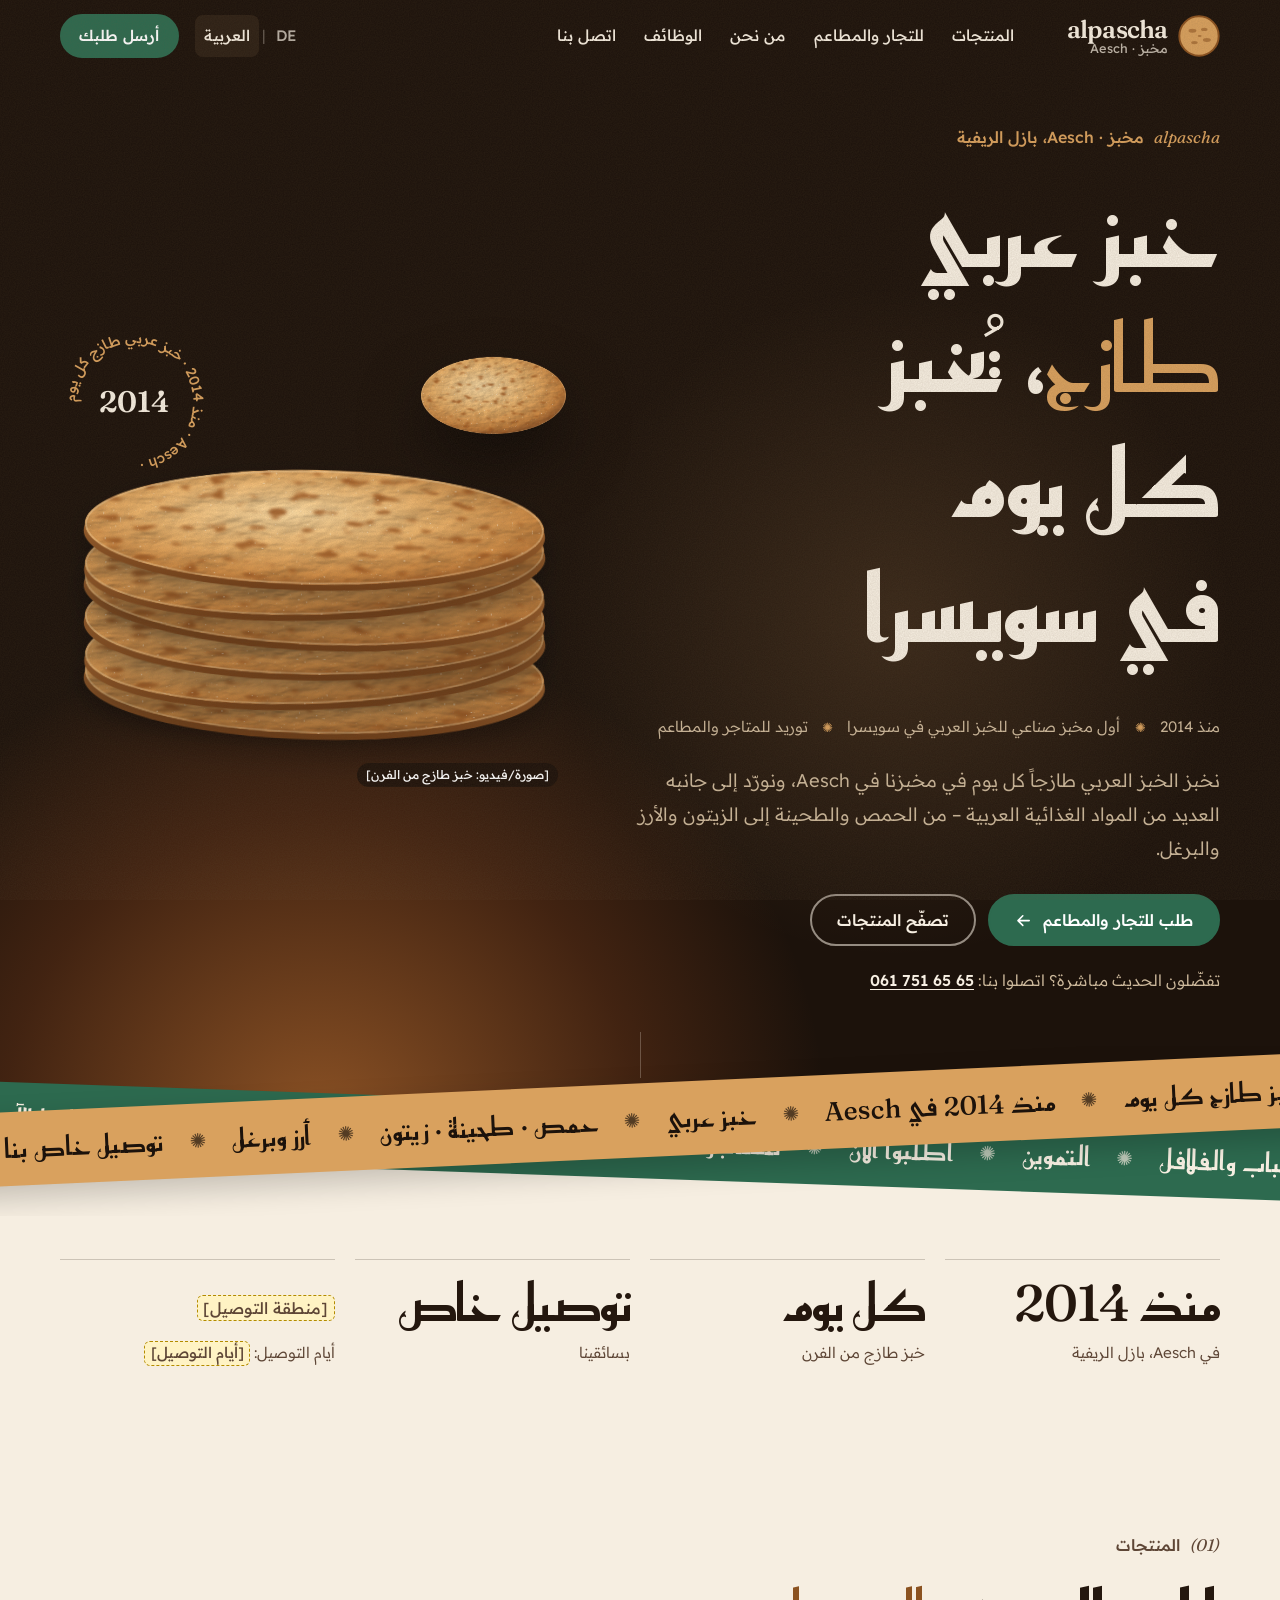
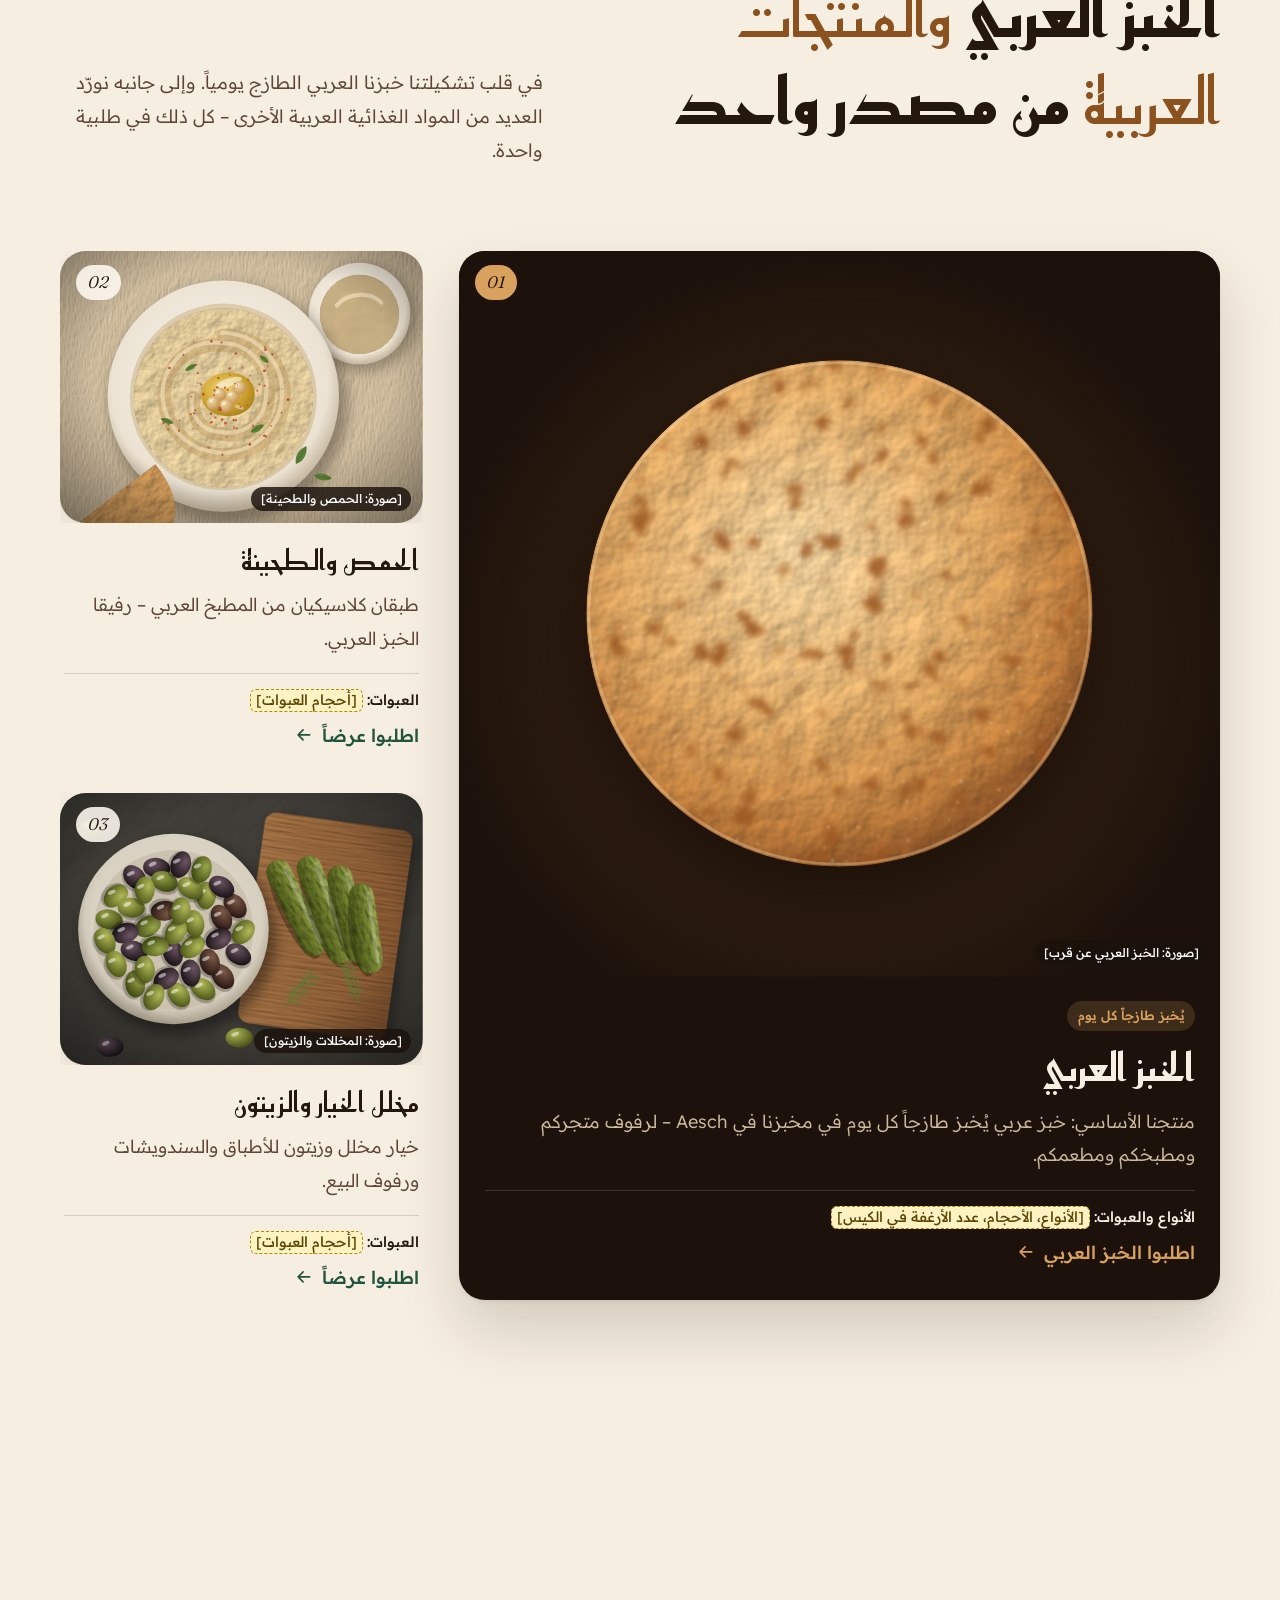
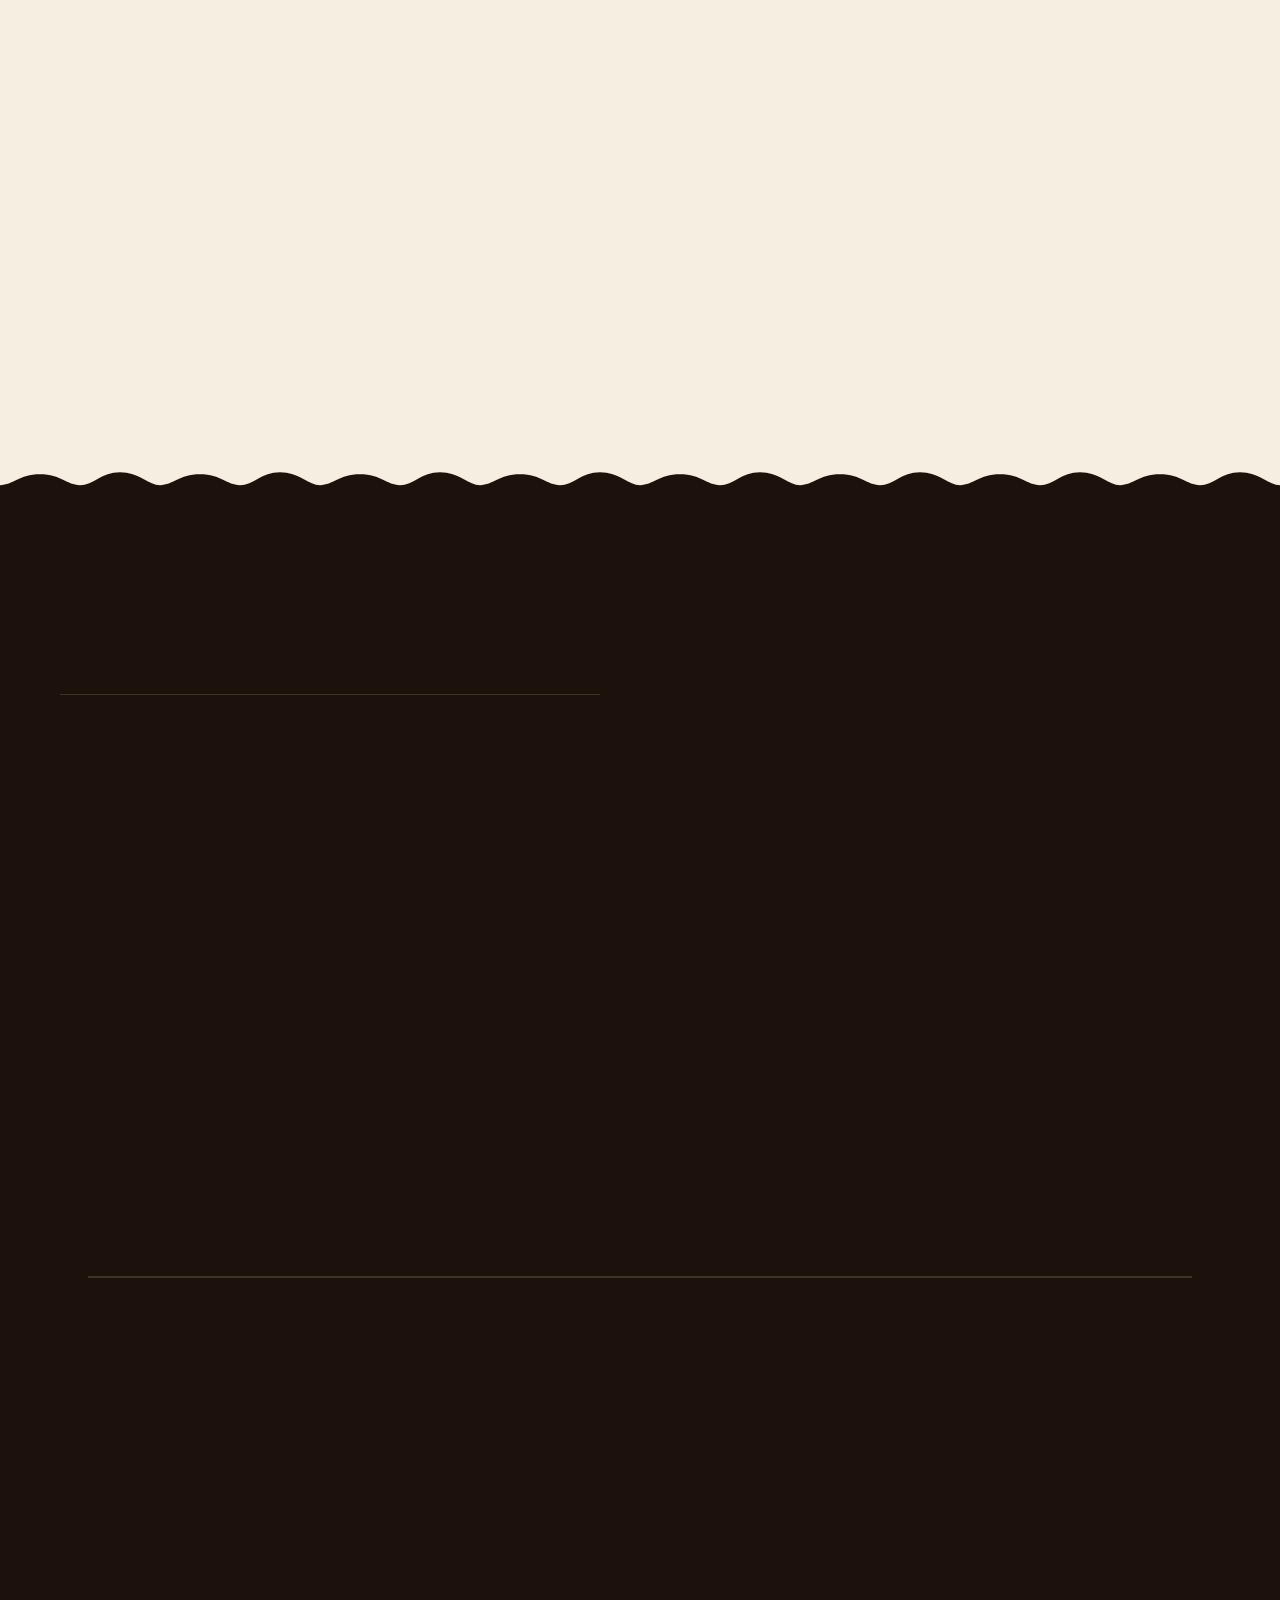
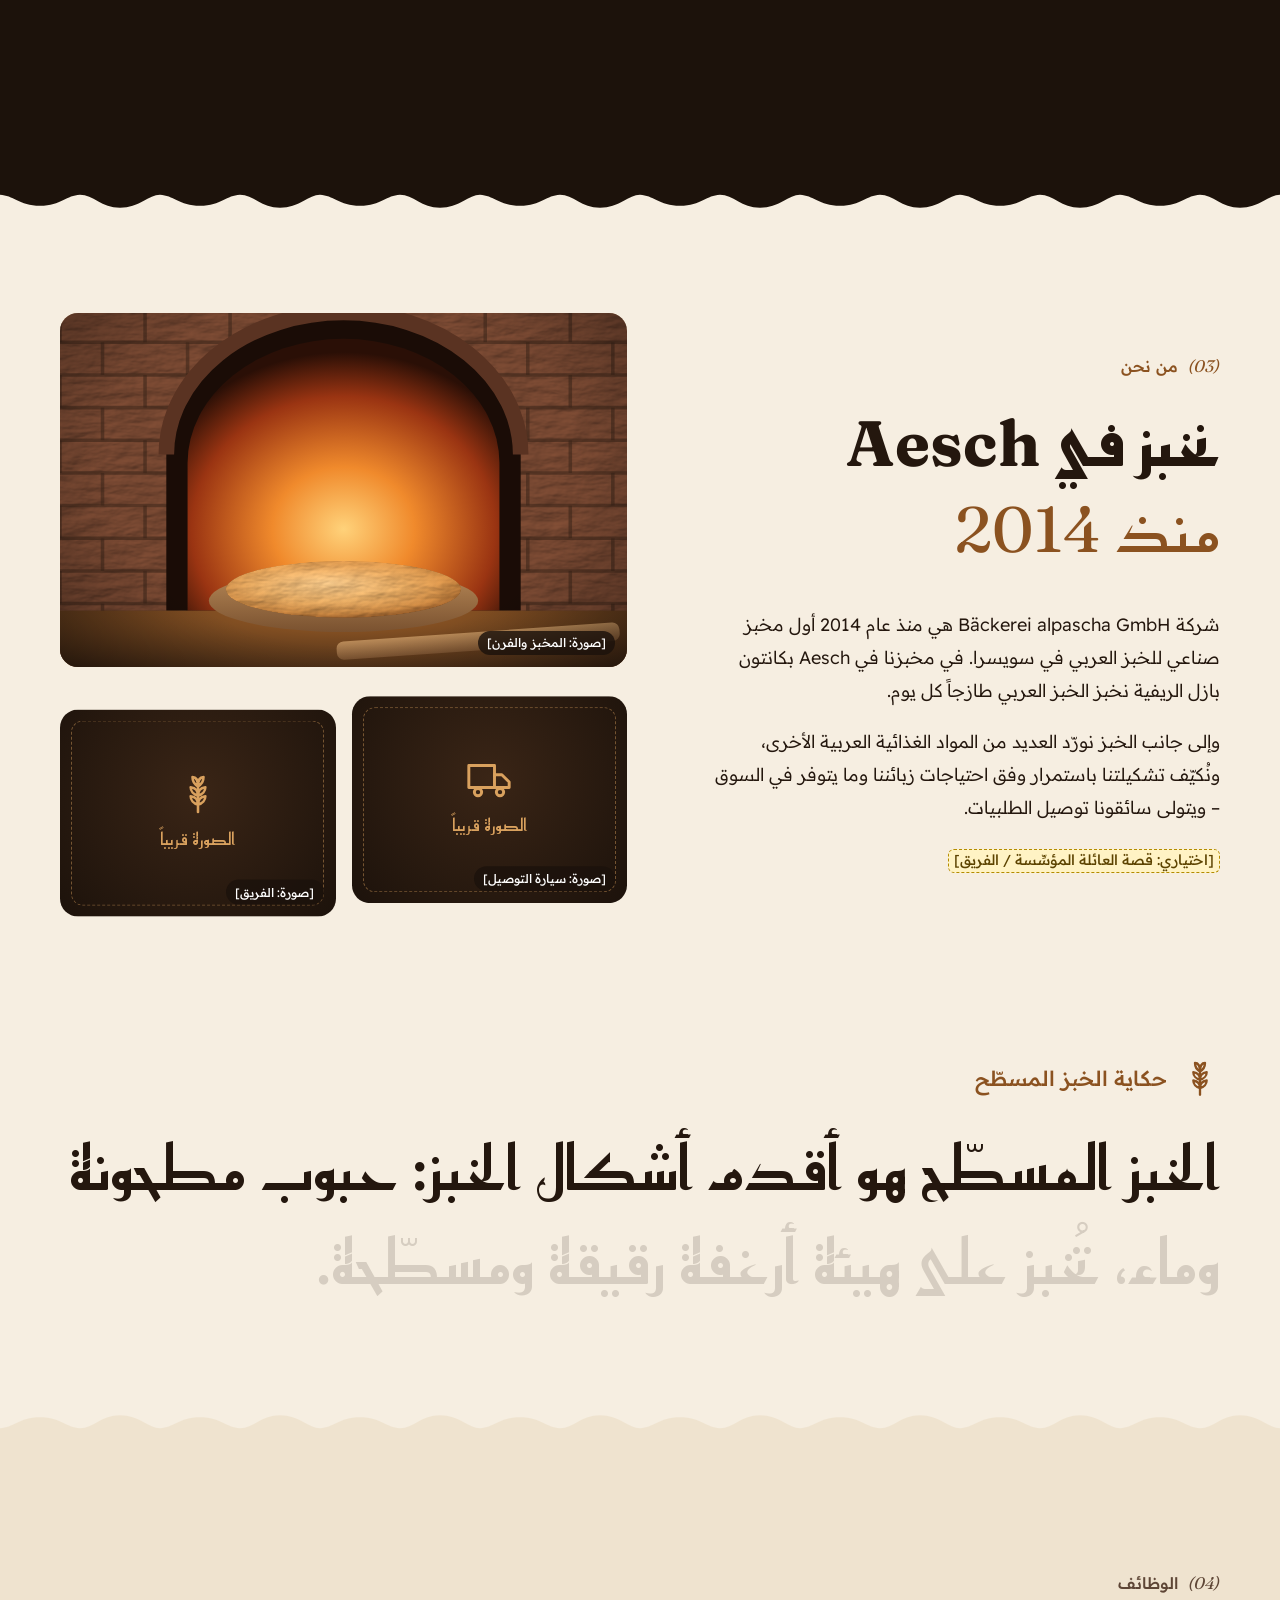
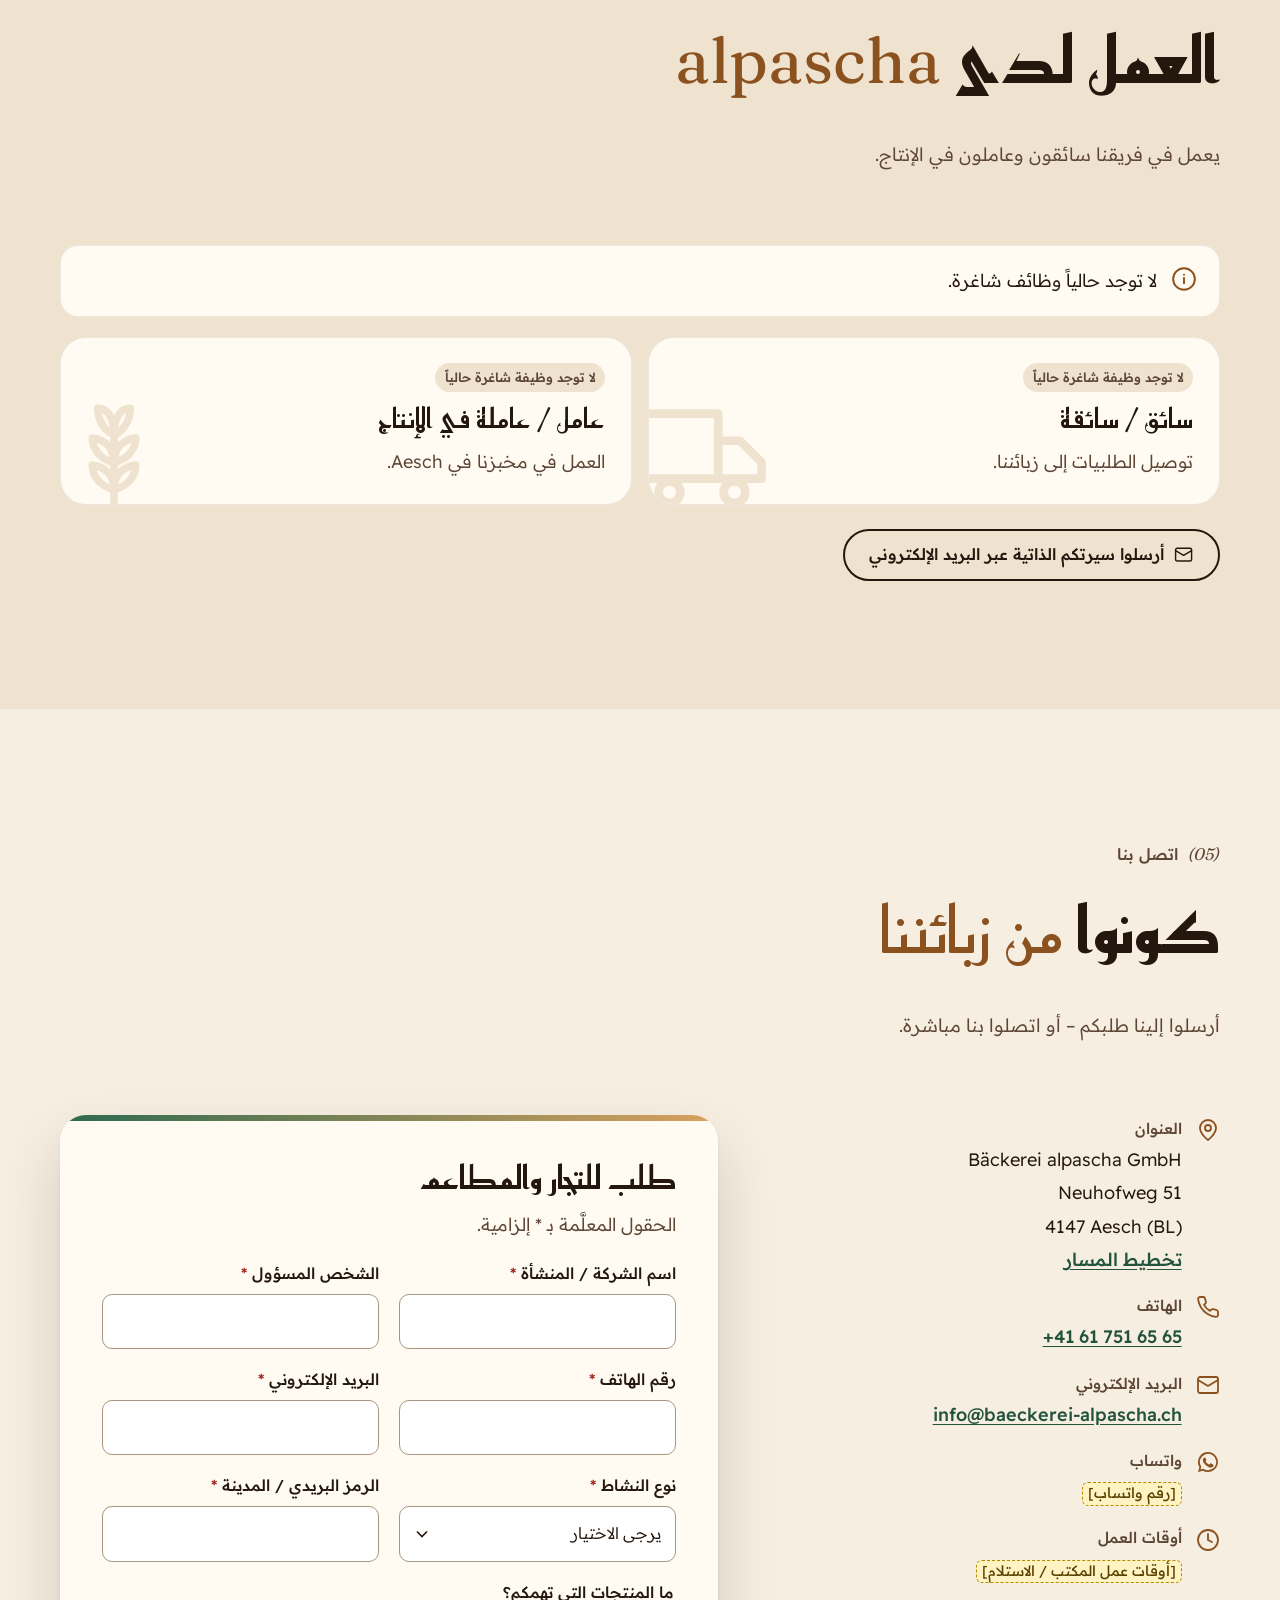
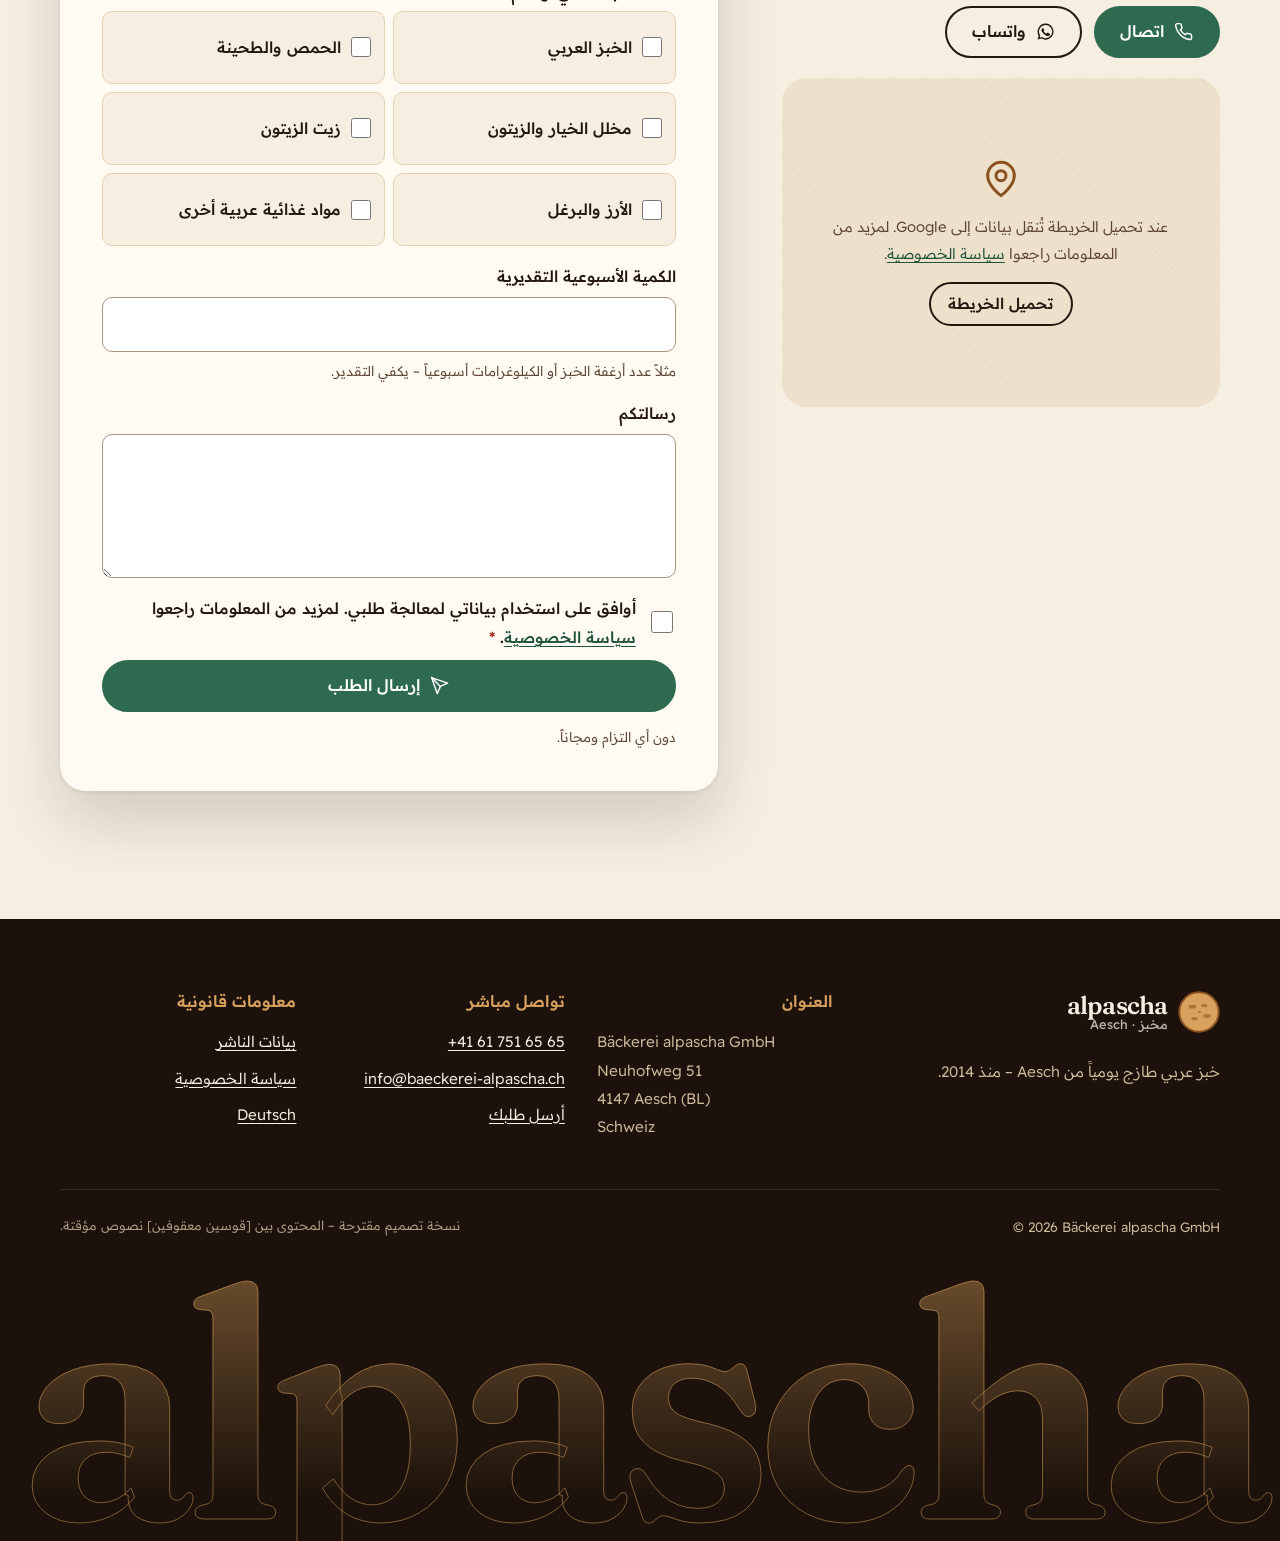
==== commit 77919685: "Redesign concept v2: warm "oven" look with motion and texture Rework the alpascha concept after feed" ====
--- a/alpascha-redesign/ar/index.html
+++ b/alpascha-redesign/ar/index.html
@@ -20,6 +20,8 @@
   <!-- [og:image] ergänzen, sobald echtes Foto vorhanden (1200×630 JPG) -->
   <link rel="icon" href="../favicon.svg" type="image/svg+xml">
   <link rel="preload" href="../assets/fonts/readex-pro-arabic-wght-normal.woff2" as="font" type="font/woff2" crossorigin>
+  <link rel="preload" href="../assets/fonts/reem-kufi-arabic-wght-normal.woff2" as="font" type="font/woff2" crossorigin>
+  <link rel="preload" href="../assets/img/art/fladen.svg" as="image">
   <link rel="stylesheet" href="../assets/css/style.css">
   <script>document.documentElement.classList.add("js")</script>
   <!-- TODO vor Livegang: "geo" (latitude/longitude) ergänzen, sobald die Koordinaten des Standorts bestätigt sind -->
@@ -99,10 +101,10 @@
 
 <a class="skip-link" href="#main">انتقل إلى المحتوى</a>
 
-<header class="site-header">
+<header class="site-header is-top">
   <div class="container site-header__inner">
     <a class="brand" href="./" aria-label="مخبز alpascha – الصفحة الرئيسية">
-      <img src="../assets/img/logo-mark.svg" alt="" width="40" height="40">
+      <img src="../assets/img/logo-mark.svg" alt="" width="42" height="42">
       <span class="brand__text"><span class="brand__name">alpascha</span><span class="brand__sub">مخبز · Aesch</span></span>
     </a>
 
@@ -123,7 +125,7 @@
       <a href="./" lang="ar" hreflang="ar" aria-current="true">العربية</a>
     </div>
 
-    <a class="btn btn--small header-cta" href="#anfrage">أرسل طلبك</a>
+    <a class="btn btn--small header-cta" href="#anfrage" data-magnetic>أرسل طلبك</a>
 
     <button class="nav-toggle" type="button" aria-expanded="false" aria-controls="site-nav">
       <svg class="icon-open" aria-hidden="true"><use href="#i-menu"/></svg>
@@ -131,6 +133,7 @@
       <span class="visually-hidden">القائمة</span>
     </button>
   </div>
+  <span class="scroll-progress" aria-hidden="true"></span>
 </header>
 
 <main id="main">
@@ -139,37 +142,84 @@
   <section class="hero" aria-labelledby="hero-title">
     <div class="container hero__grid">
       <div class="hero__text">
-        <p class="eyebrow reveal">مخبز alpascha · Aesch، بازل الريفية</p>
-        <h1 id="hero-title" class="reveal" data-delay="1">خبز عربي طازج، يُخبز كل يوم في سويسرا</h1>
-        <ul class="hero__sub reveal" data-delay="2" aria-label="باختصار">
+        <p class="label fade" style="--d:0"><b>alpascha</b> مخبز · Aesch، بازل الريفية</p>
+        <h1 id="hero-title">
+          <span class="line" style="--l:0"><span>خبز عربي</span></span>
+          <span class="line" style="--l:1"><span><em>طازج</em>، يُخبز كل يوم</span></span>
+          <span class="line" style="--l:2"><span>في سويسرا</span></span>
+        </h1>
+        <ul class="hero__facts fade" style="--d:1" aria-label="باختصار">
           <li>منذ 2014</li>
           <li>أول مخبز صناعي للخبز العربي في سويسرا</li>
           <li>توريد للمتاجر والمطاعم</li>
         </ul>
-        <p class="hero__lead reveal" data-delay="2">نخبز الخبز العربي طازجاً كل يوم في مخبزنا في Aesch، ونورّد إلى جانبه العديد من المواد الغذائية العربية – من الحمص والطحينة إلى الزيتون والأرز والبرغل.</p>
-        <div class="hero__actions reveal" data-delay="3">
-          <a class="btn" href="#anfrage">طلب للتجار والمطاعم <svg class="icon-flip" aria-hidden="true"><use href="#i-arrow"/></svg></a>
-          <a class="btn btn--secondary" href="#produkte">تصفّح المنتجات</a>
-        </div>
-        <p class="hero__call reveal" data-delay="3">تفضّلون الحديث مباشرة؟ اتصلوا بنا: <a href="tel:+41617516565" dir="ltr">061 751 65 65</a></p>
-      </div>
-
-      <figure class="media hero__media reveal">
-        <img src="../assets/img/ph/fladenbrot.svg" alt="كومة من أرغفة الخبز العربي الطازجة" width="800" height="800" fetchpriority="high">
-        <div class="hero__badge" aria-hidden="true"><small>منذ</small><strong>2014</strong></div>
-        <figcaption class="media__tag">[صورة: خبز طازج من المخبز]</figcaption>
-      </figure>
-    </div>
+        <p class="hero__lead fade" style="--d:2">نخبز الخبز العربي طازجاً كل يوم في مخبزنا في Aesch، ونورّد إلى جانبه العديد من المواد الغذائية العربية – من الحمص والطحينة إلى الزيتون والأرز والبرغل.</p>
+        <div class="hero__actions fade" style="--d:3">
+          <a class="btn" href="#anfrage" data-magnetic>طلب للتجار والمطاعم <svg class="icon-arrow icon-flip" aria-hidden="true"><use href="#i-arrow"/></svg></a>
+          <a class="btn btn--light" href="#produkte" data-magnetic>تصفّح المنتجات</a>
+        </div>
+        <p class="hero__call fade" style="--d:4">تفضّلون الحديث مباشرة؟ اتصلوا بنا: <a href="tel:+41617516565" dir="ltr">061 751 65 65</a></p>
+      </div>
+
+      <div class="hero__visual" data-parallax="0.08">
+        <div class="scene" role="img" aria-label="رسم توضيحي: كومة من أرغفة الخبز العربي الطازجة يتصاعد منها البخار">
+          <div class="scene__float"><img src="../assets/img/art/fladen-top.svg" alt="" width="400" height="400"></div>
+          <svg class="scene__steam" viewBox="0 0 400 300" aria-hidden="true">
+            <path style="--s:0" d="M120 300c-24-40 26-70 6-110s22-70 0-110"/>
+            <path style="--s:1" d="M205 300c22-40-26-70-6-110s-22-70 0-110"/>
+            <path style="--s:2" d="M285 300c-24-40 26-70 6-110s22-70 0-110"/>
+          </svg>
+          <div class="scene__stack">
+            <img src="../assets/img/art/fladen.svg" alt="" width="600" height="200" style="--i:0;--r:1.5deg">
+            <img src="../assets/img/art/fladen-b.svg" alt="" width="600" height="200" style="--i:1;--r:-2deg">
+            <img src="../assets/img/art/fladen.svg" alt="" width="600" height="200" style="--i:2;--r:.5deg">
+            <img src="../assets/img/art/fladen-b.svg" alt="" width="600" height="200" style="--i:3;--r:2.5deg">
+            <img src="../assets/img/art/fladen.svg" alt="" width="600" height="200" style="--i:4;--r:-1.5deg">
+            <img src="../assets/img/art/fladen-b.svg" alt="" width="600" height="200" style="--i:5;--r:1deg">
+          </div>
+          <div class="scene__dust" aria-hidden="true">
+            <span style="--x:12%;--y:30%;--t:7s;--dl:0s;--dx:30px"></span>
+            <span style="--x:22%;--y:20%;--s:3px;--t:9s;--dl:1.5s;--dx:-20px"></span>
+            <span style="--x:35%;--y:45%;--t:6s;--dl:3s;--dx:15px"></span>
+            <span style="--x:48%;--y:25%;--s:5px;--t:8s;--dl:.8s;--dx:-35px"></span>
+            <span style="--x:58%;--y:40%;--s:3px;--t:7.5s;--dl:2.2s;--dx:25px"></span>
+            <span style="--x:68%;--y:18%;--t:10s;--dl:4s;--dx:-15px"></span>
+            <span style="--x:78%;--y:35%;--s:3px;--t:6.5s;--dl:1s;--dx:40px"></span>
+            <span style="--x:88%;--y:28%;--t:8.5s;--dl:3.5s;--dx:-25px"></span>
+            <span style="--x:28%;--y:55%;--s:2px;--t:7s;--dl:5s;--dx:10px"></span>
+            <span style="--x:72%;--y:52%;--s:2px;--t:9s;--dl:6s;--dx:-10px"></span>
+          </div>
+          <div class="badge-spin" aria-hidden="true">
+            <svg viewBox="0 0 150 150"><defs><path id="badge-circle" d="M75 75m-60 0a60 60 0 1 1 120 0a60 60 0 1 1-120 0"/></defs><text direction="ltr"><textPath href="#badge-circle">منذ 2014 · خبز عربي طازج كل يوم · Aesch ·</textPath></text></svg>
+            <strong>2014</strong>
+          </div>
+          <span class="media__tag">[صورة/فيديو: خبز طازج من الفرن]</span>
+        </div>
+      </div>
+    </div>
+    <a class="scroll-cue" href="#produkte"><i></i>مرّر للأسفل</a>
   </section>
+
+  <!-- ================= LAUFBÄNDER ================= -->
+  <div class="tapes" aria-hidden="true">
+    <div class="tape tape--a"><div class="tape__track">
+      <span dir="rtl">خبز طازج كل يوم <i>✺</i> منذ 2014 في Aesch <i>✺</i> خبز عربي <i>✺</i> حمص · طحينة · زيتون <i>✺</i> أرز وبرغل <i>✺</i> توصيل خاص بنا <i>✺</i></span>
+      <span dir="rtl">خبز طازج كل يوم <i>✺</i> منذ 2014 في Aesch <i>✺</i> خبز عربي <i>✺</i> حمص · طحينة · زيتون <i>✺</i> أرز وبرغل <i>✺</i> توصيل خاص بنا <i>✺</i></span>
+    </div></div>
+    <div class="tape tape--b"><div class="tape__track">
+      <span dir="rtl">للمتاجر <i>✺</i> المطاعم <i>✺</i> الكباب والفلافل <i>✺</i> التموين <i>✺</i> اطلبوا الآن <i>✺</i> للمتاجر <i>✺</i> المطاعم <i>✺</i> الكباب والفلافل <i>✺</i> التموين <i>✺</i> اطلبوا الآن <i>✺</i></span>
+      <span dir="rtl">للمتاجر <i>✺</i> المطاعم <i>✺</i> الكباب والفلافل <i>✺</i> التموين <i>✺</i> اطلبوا الآن <i>✺</i> للمتاجر <i>✺</i> المطاعم <i>✺</i> الكباب والفلافل <i>✺</i> التموين <i>✺</i> اطلبوا الآن <i>✺</i></span>
+    </div></div>
+  </div>
 
   <!-- ================= FAKTEN ================= -->
   <section class="facts" aria-label="حقائق">
     <div class="container">
       <ul>
-        <li><svg aria-hidden="true"><use href="#i-calendar"/></svg><div><strong>منذ 2014</strong><span>في Aesch، بازل الريفية</span></div></li>
-        <li><svg aria-hidden="true"><use href="#i-sun"/></svg><div><strong>طازج يومياً</strong><span>نخبزه كل يوم</span></div></li>
-        <li><svg aria-hidden="true"><use href="#i-truck"/></svg><div><strong>توصيل خاص بنا</strong><span>بسائقينا</span></div></li>
-        <li><svg aria-hidden="true"><use href="#i-map"/></svg><div><strong><span class="ph">[منطقة التوصيل]</span></strong><span>أيام التوصيل: <span class="ph">[أيام التوصيل]</span></span></div></li>
+        <li class="reveal" style="--d:0"><strong>منذ 2014</strong><span>في Aesch، بازل الريفية</span></li>
+        <li class="reveal" style="--d:1"><strong>كل يوم</strong><span>خبز طازج من الفرن</span></li>
+        <li class="reveal" style="--d:2"><strong>توصيل خاص</strong><span>بسائقينا</span></li>
+        <li class="reveal" style="--d:3"><strong><span class="ph">[منطقة التوصيل]</span></strong><span>أيام التوصيل: <span class="ph">[أيام التوصيل]</span></span></li>
       </ul>
     </div>
   </section>
@@ -177,16 +227,19 @@
   <!-- ================= PRODUKTE ================= -->
   <section id="produkte" class="section" aria-labelledby="produkte-title">
     <div class="container">
-      <header class="section__head reveal">
-        <p class="eyebrow">منتجاتنا</p>
-        <h2 id="produkte-title">الخبز العربي والمنتجات العربية من مصدر واحد</h2>
-        <p>في قلب تشكيلتنا خبزنا العربي الطازج يومياً. وإلى جانبه نورّد العديد من المواد الغذائية العربية الأخرى – كل ذلك في طلبية واحدة.</p>
+      <header class="section__head section__head--split">
+        <div class="reveal">
+          <p class="label"><b>(01)</b> المنتجات</p>
+          <h2 id="produkte-title">الخبز العربي <em>والمنتجات العربية</em> من مصدر واحد</h2>
+        </div>
+        <p class="reveal" style="--d:1">في قلب تشكيلتنا خبزنا العربي الطازج يومياً. وإلى جانبه نورّد العديد من المواد الغذائية العربية الأخرى – كل ذلك في طلبية واحدة.</p>
       </header>
 
       <div class="products">
         <article class="product product--feature reveal">
-          <figure class="media">
-            <img src="../assets/img/ph/fladenbrot.svg" alt="أرغفة خبز عربي مكدّسة" width="800" height="800" loading="lazy" decoding="async">
+          <span class="product__num">01</span>
+          <figure class="media wipe">
+            <img src="../assets/img/art/fladen-top.svg" alt="رغيف خبز عربي من الأعلى" width="400" height="400" loading="lazy" decoding="async">
             <figcaption class="media__tag">[صورة: الخبز العربي عن قرب]</figcaption>
           </figure>
           <div class="product__body">
@@ -194,112 +247,120 @@
             <h3>الخبز العربي</h3>
             <p>منتجنا الأساسي: خبز عربي يُخبز طازجاً كل يوم في مخبزنا في Aesch – لرفوف متجركم ومطبخكم ومطعمكم.</p>
             <dl class="product__meta"><dt>الأنواع والعبوات:</dt> <dd><span class="ph">[الأنواع، الأحجام، عدد الأرغفة في الكيس]</span></dd></dl>
-            <div class="product__actions"><button class="text-link" type="button" data-product="Fladenbrot">اطلبوا الخبز العربي <svg class="icon-flip" aria-hidden="true"><use href="#i-arrow"/></svg></button></div>
+            <div><button class="text-link" type="button" data-product="Fladenbrot">اطلبوا الخبز العربي <svg class="icon-arrow icon-flip" aria-hidden="true"><use href="#i-arrow"/></svg></button></div>
           </div>
         </article>
 
-        <article class="product reveal" data-delay="1">
-          <figure class="media">
-            <img src="../assets/img/ph/hummus.svg" alt="طبق حمص مع زيت الزيتون" width="800" height="600" loading="lazy" decoding="async">
+        <article class="product reveal" style="--d:1" data-tilt>
+          <span class="product__num">02</span>
+          <figure class="media wipe" style="--d:1">
+            <img src="../assets/img/art/hummus.svg" alt="طبق حمص مع زيت الزيتون وطحينة" width="800" height="600" loading="lazy" decoding="async">
             <figcaption class="media__tag">[صورة: الحمص والطحينة]</figcaption>
           </figure>
           <div class="product__body">
             <h3>الحمص والطحينة</h3>
             <p>طبقان كلاسيكيان من المطبخ العربي – رفيقا الخبز العربي.</p>
             <dl class="product__meta"><dt>العبوات:</dt> <dd><span class="ph">[أحجام العبوات]</span></dd></dl>
-            <div class="product__actions"><button class="text-link" type="button" data-product="Hummus &amp; Tahina">اطلبوا عرضاً <svg class="icon-flip" aria-hidden="true"><use href="#i-arrow"/></svg></button></div>
+            <div><button class="text-link" type="button" data-product="Hummus &amp; Tahina">اطلبوا عرضاً <svg class="icon-arrow icon-flip" aria-hidden="true"><use href="#i-arrow"/></svg></button></div>
           </div>
         </article>
 
-        <article class="product reveal" data-delay="2">
-          <figure class="media">
-            <img src="../assets/img/ph/oliven.svg" alt="مرطبان خيار مخلل وطبق زيتون" width="800" height="600" loading="lazy" decoding="async">
+        <article class="product reveal" style="--d:2" data-tilt>
+          <span class="product__num">03</span>
+          <figure class="media wipe" style="--d:2">
+            <img src="../assets/img/art/oliven.svg" alt="طبق زيتون وخيار مخلل على لوح خشبي" width="800" height="600" loading="lazy" decoding="async">
             <figcaption class="media__tag">[صورة: المخللات والزيتون]</figcaption>
           </figure>
           <div class="product__body">
             <h3>مخلل الخيار والزيتون</h3>
             <p>خيار مخلل وزيتون للأطباق والسندويشات ورفوف البيع.</p>
             <dl class="product__meta"><dt>العبوات:</dt> <dd><span class="ph">[أحجام العبوات]</span></dd></dl>
-            <div class="product__actions"><button class="text-link" type="button" data-product="Gurken &amp; Oliven">اطلبوا عرضاً <svg class="icon-flip" aria-hidden="true"><use href="#i-arrow"/></svg></button></div>
+            <div><button class="text-link" type="button" data-product="Gurken &amp; Oliven">اطلبوا عرضاً <svg class="icon-arrow icon-flip" aria-hidden="true"><use href="#i-arrow"/></svg></button></div>
           </div>
         </article>
 
-        <article class="product reveal">
-          <figure class="media">
-            <img src="../assets/img/ph/olivenoel.svg" alt="زجاجة زيت زيتون مع غصن زيتون" width="800" height="600" loading="lazy" decoding="async">
+        <article class="product reveal" data-tilt>
+          <span class="product__num">04</span>
+          <figure class="media wipe">
+            <img src="../assets/img/art/olivenoel.svg" alt="زجاجة زيت زيتون وطبق زيت مع خبز" width="800" height="600" loading="lazy" decoding="async">
             <figcaption class="media__tag">[صورة: زيت الزيتون]</figcaption>
           </figure>
           <div class="product__body">
             <h3>زيت الزيتون</h3>
             <p>زيت زيتون للمطبخ ولرفوف البيع.</p>
             <dl class="product__meta"><dt>العبوات:</dt> <dd><span class="ph">[أحجام الزجاجات والعبوات]</span></dd></dl>
-            <div class="product__actions"><button class="text-link" type="button" data-product="Olivenöl">اطلبوا عرضاً <svg class="icon-flip" aria-hidden="true"><use href="#i-arrow"/></svg></button></div>
+            <div><button class="text-link" type="button" data-product="Olivenöl">اطلبوا عرضاً <svg class="icon-arrow icon-flip" aria-hidden="true"><use href="#i-arrow"/></svg></button></div>
           </div>
         </article>
 
-        <article class="product reveal" data-delay="1">
-          <figure class="media">
-            <img src="../assets/img/ph/reis-bulgur.svg" alt="أكياس أرز وبرغل" width="800" height="600" loading="lazy" decoding="async">
+        <article class="product reveal" style="--d:1" data-tilt>
+          <span class="product__num">05</span>
+          <figure class="media wipe" style="--d:1">
+            <img src="../assets/img/art/reis-bulgur.svg" alt="أوعية أرز وبرغل ناعم وخشن" width="800" height="600" loading="lazy" decoding="async">
             <figcaption class="media__tag">[صورة: الأرز والبرغل]</figcaption>
           </figure>
           <div class="product__body">
             <h3>الأرز والبرغل</h3>
             <p>أرز وأنواع متعددة من البرغل – مكونات أساسية لكثير من الأطباق العربية.</p>
             <dl class="product__meta"><dt>العبوات:</dt> <dd><span class="ph">[الأنواع وأحجام الأكياس]</span></dd></dl>
-            <div class="product__actions"><button class="text-link" type="button" data-product="Reis &amp; Bulgur">اطلبوا عرضاً <svg class="icon-flip" aria-hidden="true"><use href="#i-arrow"/></svg></button></div>
+            <div><button class="text-link" type="button" data-product="Reis &amp; Bulgur">اطلبوا عرضاً <svg class="icon-arrow icon-flip" aria-hidden="true"><use href="#i-arrow"/></svg></button></div>
           </div>
         </article>
 
-        <article class="product reveal" data-delay="2">
-          <figure class="media">
-            <img src="../assets/img/ph/sortiment.svg" alt="رف عليه مواد غذائية عربية" width="800" height="600" loading="lazy" decoding="async">
+        <article class="product reveal" style="--d:2" data-tilt>
+          <span class="product__num">06</span>
+          <figure class="media wipe" style="--d:2">
+            <img src="../assets/img/art/sortiment.svg" alt="كيس خيش وأوعية مواد غذائية على طاولة خشبية" width="800" height="600" loading="lazy" decoding="async">
             <figcaption class="media__tag">[صورة: التشكيلة في المستودع]</figcaption>
           </figure>
           <div class="product__body">
             <h3>مواد غذائية عربية أخرى</h3>
             <p>نُكيّف تشكيلتنا باستمرار وفق احتياجات زبائننا وما يتوفر في السوق. اسألونا عن المنتج الذي تبحثون عنه.</p>
             <dl class="product__meta"><dt>القائمة الحالية:</dt> <dd><span class="ph">[قائمة المنتجات بصيغة PDF]</span></dd></dl>
-            <div class="product__actions"><button class="text-link" type="button" data-product="Weitere Produkte">اطلبوا عرضاً <svg class="icon-flip" aria-hidden="true"><use href="#i-arrow"/></svg></button></div>
+            <div><button class="text-link" type="button" data-product="Weitere Produkte">اطلبوا عرضاً <svg class="icon-arrow icon-flip" aria-hidden="true"><use href="#i-arrow"/></svg></button></div>
           </div>
         </article>
       </div>
 
-      <p class="products__note">الأسعار: <span class="ph">[عند الطلب / قائمة أسعار]</span></p>
+      <p class="products__note reveal">الأسعار: <span class="ph">[عند الطلب / قائمة أسعار]</span></p>
     </div>
   </section>
 
   <!-- ================= HÄNDLER & GASTRO ================= -->
-  <section id="haendler" class="section section--sand" aria-labelledby="haendler-title">
+  <section id="haendler" class="section section--oven edge-top edge-bottom" aria-labelledby="haendler-title">
     <div class="container">
       <div class="b2b__grid">
         <div class="reveal">
-          <p class="eyebrow">للتجار والمطاعم</p>
-          <h2 id="haendler-title">خبز عربي طازج لمتجركم أو مطعمكم</h2>
+          <p class="label"><b>(02)</b> للتجار والمطاعم</p>
+          <h2 id="haendler-title">خبز عربي طازج <em>لمتجركم أو مطعمكم</em></h2>
           <p>هل تديرون متجراً للمواد الغذائية أو مطعماً أو محل كباب أو فلافل أو شركة تموين؟ أرسلوا إلينا طلباً دون أي التزام، وسنتواصل معكم بعرض مناسب.</p>
           <div class="b2b__cta">
-            <a class="btn" href="#anfrage">أرسلوا طلب تاجر <svg class="icon-flip" aria-hidden="true"><use href="#i-arrow"/></svg></a>
-            <a class="btn btn--secondary" href="tel:+41617516565"><svg aria-hidden="true"><use href="#i-phone"/></svg> اتصال</a>
-          </div>
-        </div>
-        <ul class="audiences reveal" data-delay="1" aria-label="لمن">
-          <li><svg aria-hidden="true"><use href="#i-store"/></svg>متاجر المواد الغذائية</li>
-          <li><svg aria-hidden="true"><use href="#i-restaurant"/></svg>المطاعم</li>
-          <li><svg aria-hidden="true"><use href="#i-kebab"/></svg>الكباب والفلافل</li>
-          <li><svg aria-hidden="true"><use href="#i-catering"/></svg>خدمات التموين (كيترينغ)</li>
+            <a class="btn" href="#anfrage" data-magnetic>أرسلوا طلب تاجر <svg class="icon-arrow icon-flip" aria-hidden="true"><use href="#i-arrow"/></svg></a>
+            <a class="btn btn--light" href="tel:+41617516565" data-magnetic><svg aria-hidden="true"><use href="#i-phone"/></svg> اتصال</a>
+          </div>
+        </div>
+        <ul class="audiences" aria-label="لمن">
+          <li class="reveal" style="--d:0"><svg aria-hidden="true"><use href="#i-store"/></svg>متاجر المواد الغذائية</li>
+          <li class="reveal" style="--d:1"><svg aria-hidden="true"><use href="#i-restaurant"/></svg>المطاعم</li>
+          <li class="reveal" style="--d:2"><svg aria-hidden="true"><use href="#i-kebab"/></svg>الكباب والفلافل</li>
+          <li class="reveal" style="--d:3"><svg aria-hidden="true"><use href="#i-catering"/></svg>خدمات التموين (كيترينغ)</li>
         </ul>
       </div>
 
       <h3 class="steps__title reveal">كيف تصبحون من زبائننا</h3>
       <ol class="steps">
         <li class="reveal">
+          <span class="steps__num" aria-hidden="true">1</span>
           <h3>أرسلوا طلبكم</h3>
           <p>املؤوا النموذج أو اتصلوا بنا أو راسلونا عبر واتساب، وأخبرونا بالمنتجات والكميات التي تحتاجونها.</p>
         </li>
-        <li class="reveal" data-delay="1">
+        <li class="reveal" style="--d:1">
+          <span class="steps__num" aria-hidden="true">2</span>
           <h3>استلموا العرض</h3>
           <p>نتواصل معكم بعرض يناسب نشاطكم. <span class="ph">[مدة الرد، مثلاً: «خلال X أيام عمل»]</span></p>
         </li>
-        <li class="reveal" data-delay="2">
+        <li class="reveal" style="--d:2">
+          <span class="steps__num" aria-hidden="true">3</span>
           <h3>توصيل منتظم</h3>
           <p>يوصل سائقونا الطلبيات في المواعيد المتفق عليها – طازجة من Aesch.</p>
         </li>
@@ -321,44 +382,41 @@
     <div class="container">
       <div class="about__grid">
         <div class="about__text reveal">
-          <p class="eyebrow">من نحن</p>
-          <h2 id="ueber-title">نخبز في Aesch منذ 2014</h2>
+          <p class="label"><b>(03)</b> من نحن</p>
+          <h2 id="ueber-title">نخبز في Aesch <em>منذ 2014</em></h2>
           <p>شركة <span lang="de">Bäckerei alpascha GmbH</span> هي منذ عام 2014 أول مخبز صناعي للخبز العربي في سويسرا. في مخبزنا في Aesch بكانتون بازل الريفية نخبز الخبز العربي طازجاً كل يوم.</p>
           <p>وإلى جانب الخبز نورّد العديد من المواد الغذائية العربية الأخرى، ونُكيّف تشكيلتنا باستمرار وفق احتياجات زبائننا وما يتوفر في السوق – ويتولى سائقونا توصيل الطلبيات.</p>
           <p><span class="ph">[اختياري: قصة العائلة المؤسِّسة / الفريق]</span></p>
         </div>
-        <div class="mosaic reveal" data-delay="1">
-          <figure class="media">
-            <img src="../assets/img/ph/backstube.svg" alt="فرن المخبز مع أرغفة الخبز" width="800" height="600" loading="lazy" decoding="async">
+        <div class="mosaic">
+          <figure class="media wipe">
+            <img src="../assets/img/art/backstube.svg" alt="فرن المخبز مع رغيف خبز على المجرفة" width="800" height="600" loading="lazy" decoding="async">
             <figcaption class="media__tag">[صورة: المخبز والفرن]</figcaption>
           </figure>
-          <figure class="media">
-            <img src="../assets/img/ph/lieferwagen.svg" alt="سيارة توصيل تابعة للمخبز" width="800" height="600" loading="lazy" decoding="async">
+          <figure class="media media--slot wipe" style="--d:1" data-parallax="0.05">
+            <div class="slot" aria-hidden="true"><svg><use href="#i-truck"/></svg><span>الصورة قريباً</span></div>
             <figcaption class="media__tag">[صورة: سيارة التوصيل]</figcaption>
           </figure>
-          <figure class="media">
-            <img src="../assets/img/ph/team.svg" alt="فريق مخبز alpascha" width="800" height="600" loading="lazy" decoding="async">
+          <figure class="media media--slot wipe" style="--d:2" data-parallax="-0.06">
+            <div class="slot" aria-hidden="true"><svg><use href="#i-wheat"/></svg><span>الصورة قريباً</span></div>
             <figcaption class="media__tag">[صورة: الفريق]</figcaption>
           </figure>
         </div>
       </div>
 
-      <aside class="history reveal" aria-labelledby="geschichte-title">
-        <svg aria-hidden="true"><use href="#i-wheat"/></svg>
-        <div>
-          <h3 id="geschichte-title">حكاية الخبز المسطّح</h3>
-          <p>الخبز المسطّح هو أقدم أشكال الخبز: حبوب مطحونة وماء، تُخبز على هيئة أرغفة رقيقة ومسطّحة.</p>
-        </div>
-      </aside>
+      <div class="bigquote">
+        <h3 class="bigquote__label reveal"><svg aria-hidden="true"><use href="#i-wheat"/></svg>حكاية الخبز المسطّح</h3>
+        <blockquote><p data-words>الخبز المسطّح هو أقدم أشكال الخبز: حبوب مطحونة وماء، تُخبز على هيئة أرغفة رقيقة ومسطّحة.</p></blockquote>
+      </div>
     </div>
   </section>
 
   <!-- ================= JOBS ================= -->
-  <section id="jobs" class="section section--sand" aria-labelledby="jobs-title">
+  <section id="jobs" class="section section--sand edge-top" aria-labelledby="jobs-title">
     <div class="container">
       <header class="section__head reveal">
-        <p class="eyebrow">الوظائف</p>
-        <h2 id="jobs-title">العمل لدى alpascha</h2>
+        <p class="label"><b>(04)</b> الوظائف</p>
+        <h2 id="jobs-title">العمل لدى <em>alpascha</em></h2>
         <p>يعمل في فريقنا سائقون وعاملون في الإنتاج.</p>
       </header>
 
@@ -369,11 +427,13 @@
 
       <ul id="jobs-list" class="jobs" data-mail="info@baeckerei-alpascha.ch">
         <li class="job reveal">
+          <svg class="job__icon" aria-hidden="true"><use href="#i-truck"/></svg>
           <span class="job__badge">لا توجد وظيفة شاغرة حالياً</span>
           <h3>سائق / سائقة</h3>
           <p>توصيل الطلبيات إلى زبائننا.</p>
         </li>
-        <li class="job reveal" data-delay="1">
+        <li class="job reveal" style="--d:1">
+          <svg class="job__icon" aria-hidden="true"><use href="#i-wheat"/></svg>
           <span class="job__badge">لا توجد وظيفة شاغرة حالياً</span>
           <h3>عامل / عاملة في الإنتاج</h3>
           <p>العمل في مخبزنا في Aesch.</p>
@@ -381,7 +441,7 @@
       </ul>
 
       <div class="jobs__cta reveal">
-        <a class="btn btn--secondary" href="mailto:info@baeckerei-alpascha.ch?subject=%D8%B7%D9%84%D8%A8%20%D8%AA%D9%88%D8%B8%D9%8A%D9%81"><svg aria-hidden="true"><use href="#i-mail"/></svg> أرسلوا سيرتكم الذاتية عبر البريد الإلكتروني</a>
+        <a class="btn btn--secondary" href="mailto:info@baeckerei-alpascha.ch?subject=%D8%B7%D9%84%D8%A8%20%D8%AA%D9%88%D8%B8%D9%8A%D9%81" data-magnetic><svg aria-hidden="true"><use href="#i-mail"/></svg> أرسلوا سيرتكم الذاتية عبر البريد الإلكتروني</a>
       </div>
     </div>
   </section>
@@ -390,8 +450,8 @@
   <section id="kontakt" class="section" aria-labelledby="kontakt-title">
     <div class="container">
       <header class="section__head reveal">
-        <p class="eyebrow">اتصل بنا</p>
-        <h2 id="kontakt-title">كونوا من زبائننا</h2>
+        <p class="label"><b>(05)</b> اتصل بنا</p>
+        <h2 id="kontakt-title">كونوا <em>من زبائننا</em></h2>
         <p>أرسلوا إلينا طلبكم – أو اتصلوا بنا مباشرة.</p>
       </header>
 
@@ -496,7 +556,7 @@
           </div>
         </div>
 
-        <div class="contact__info reveal" data-delay="1">
+        <div class="contact__info reveal" style="--d:1">
           <ul class="contact-list">
             <li><svg aria-hidden="true"><use href="#i-pin"/></svg>
               <div><strong>العنوان</strong>
@@ -519,8 +579,8 @@
           </ul>
 
           <div class="contact__quick">
-            <a class="btn" href="tel:+41617516565"><svg aria-hidden="true"><use href="#i-phone"/></svg> اتصال</a>
-            <a class="btn btn--secondary" href="#kontakt" data-whatsapp><svg aria-hidden="true"><use href="#i-whatsapp"/></svg> واتساب</a>
+            <a class="btn" href="tel:+41617516565" data-magnetic><svg aria-hidden="true"><use href="#i-phone"/></svg> اتصال</a>
+            <a class="btn btn--secondary" href="#kontakt" data-whatsapp data-magnetic><svg aria-hidden="true"><use href="#i-whatsapp"/></svg> واتساب</a>
           </div>
 
           <div class="map">
@@ -538,12 +598,12 @@
   </section>
 </main>
 
-<footer class="site-footer">
+<footer class="site-footer edge-top">
   <div class="container">
     <div class="footer__grid">
       <div class="footer__brand">
         <a class="brand" href="./">
-          <img src="../assets/img/logo-mark.svg" alt="" width="40" height="40">
+          <img src="../assets/img/logo-mark.svg" alt="" width="42" height="42">
           <span class="brand__text"><span class="brand__name">alpascha</span><span class="brand__sub">مخبز · Aesch</span></span>
         </a>
         <p>خبز عربي طازج يومياً من Aesch – منذ 2014.</p>
@@ -574,6 +634,7 @@
       <span class="concept-footnote">نسخة تصميم مقترحة – المحتوى بين [قوسين معقوفين] نصوص مؤقتة.</span>
     </div>
   </div>
+  <p class="footer__word" aria-hidden="true">alpascha</p>
 </footer>
 
 <nav class="action-bar" aria-label="تواصل سريع">
--- a/alpascha-redesign/assets/css/style.css
+++ b/alpascha-redesign/assets/css/style.css
@@ -1,188 +1,199 @@
 /* ==========================================================================
-   Bäckerei alpascha – Redesign-Konzept
-   Mobile first · RTL-fähig über logische CSS-Properties · keine Libraries
+   Bäckerei alpascha – Redesign-Konzept «Ofenwarm»
+   Mobile first · RTL über logische CSS-Properties · keine Libraries
+   Bewegung nur bei prefers-reduced-motion: no-preference
    ========================================================================== */
 
+/* ---------- Schriften (lokal, SIL OFL) ---------- */
 @font-face {
   font-family: "Readex Pro";
   src: url("../fonts/readex-pro-latin-wght-normal.woff2") format("woff2-variations");
-  font-weight: 160 700;
-  font-display: swap;
+  font-weight: 160 700; font-display: swap;
   unicode-range: U+0000-00FF, U+0131, U+0152-0153, U+02BB-02BC, U+02C6, U+02DA, U+02DC, U+0304, U+0308, U+0329, U+2000-206F, U+20AC, U+2122, U+2191, U+2193, U+2212, U+2215, U+FEFF, U+FFFD;
 }
 @font-face {
   font-family: "Readex Pro";
   src: url("../fonts/readex-pro-arabic-wght-normal.woff2") format("woff2-variations");
-  font-weight: 160 700;
-  font-display: swap;
+  font-weight: 160 700; font-display: swap;
+  unicode-range: U+0600-06FF, U+0750-077F, U+0870-088E, U+0890-0891, U+0897-08E1, U+08E3-08FF, U+200C-200E, U+2010-2011, U+204F, U+2E41, U+FB50-FDFF, U+FE70-FE74, U+FE76-FEFC;
+}
+@font-face {
+  font-family: "Fraunces";
+  src: url("../fonts/fraunces-latin-wght-normal.woff2") format("woff2-variations");
+  font-weight: 100 900; font-style: normal; font-display: swap;
+}
+@font-face {
+  font-family: "Fraunces";
+  src: url("../fonts/fraunces-latin-wght-italic.woff2") format("woff2-variations");
+  font-weight: 100 900; font-style: italic; font-display: swap;
+}
+@font-face {
+  font-family: "Reem Kufi";
+  src: url("../fonts/reem-kufi-arabic-wght-normal.woff2") format("woff2-variations");
+  font-weight: 400 700; font-display: swap;
   unicode-range: U+0600-06FF, U+0750-077F, U+0870-088E, U+0890-0891, U+0897-08E1, U+08E3-08FF, U+200C-200E, U+2010-2011, U+204F, U+2E41, U+FB50-FDFF, U+FE70-FE74, U+FE76-FEFC;
 }
 
 :root {
   color-scheme: light;
-  /* Farben */
-  --bg: #fbf6ee;          /* Weizen hell */
-  --surface: #ffffff;
-  --sand-100: #f3e8d6;
-  --sand-200: #e8d5b5;
-  --sand-300: #d9bc8c;
-  --crust: #d9a15e;       /* Kruste – nur dekorativ */
+  --bg: #f6eee1;          /* Mehl / Weizen */
+  --surface: #fffaf2;
+  --sand-100: #efe3cf;
+  --sand-200: #e5d2b2;
+  --sand-300: #d4b98a;
+  --crust: #d9a15e;       /* Kruste – Deko & Text auf dunkel */
   --crust-text: #8b5220;  /* Kruste dunkel – Text auf hell (AA) */
-  --ink: #2b1d14;         /* Haupttext, dunkles Warmbraun */
-  --ink-soft: #5e4636;    /* Sekundärtext (AA auf --bg und --sand-100) */
-  --on-dark: #f6ecdc;
-  --on-dark-soft: #dcc9ad;
+  --ember: #e8873a;       /* Ofenglut – nur Licht */
+  --ink: #24170e;
+  --ink-soft: #5e4636;
+  --oven: #1c120b;        /* Ofen – dunkle Flächen */
+  --oven-2: #2a1b11;
+  --on-dark: #f7efe2;
+  --on-dark-soft: #cdb99c;
   --accent: #2d6a4f;      /* frisches Kräutergrün – einzige Akzentfarbe */
   --accent-strong: #22533d;
-  --accent-tint: #e3efe7;
+  --accent-tint: #dfece3;
   --danger: #a3261b;
-  /* Form */
   --radius-s: 10px;
   --radius: 18px;
-  --radius-l: 28px;
-  --shadow: 0 1px 2px rgb(43 29 20 / .06), 0 8px 24px rgb(43 29 20 / .08);
-  --shadow-l: 0 2px 4px rgb(43 29 20 / .06), 0 24px 48px rgb(43 29 20 / .12);
-  /* Layout */
-  --gutter: clamp(1rem, 4vw, 2rem);
-  --maxw: 1200px;
-  --section: clamp(4rem, 9vw, 7.5rem);
-  --header-h: 68px;
+  --radius-l: 26px;
+  --shadow: 0 1px 2px rgb(36 23 14 / .06), 0 10px 30px rgb(36 23 14 / .08);
+  --shadow-l: 0 2px 4px rgb(36 23 14 / .06), 0 30px 60px rgb(36 23 14 / .16);
+  --gutter: clamp(1rem, 4vw, 2.5rem);
+  --maxw: 1240px;
+  --section: clamp(4.5rem, 10vw, 8.5rem);
+  --header-h: 72px;
   --font: "Readex Pro", system-ui, -apple-system, "Segoe UI", Tahoma, Arial, sans-serif;
-}
+  --display: "Fraunces", Georgia, "Times New Roman", serif;
+  --ease-out: cubic-bezier(.16, 1, .3, 1);
+  --grain: url("data:image/svg+xml,%3Csvg xmlns='http://www.w3.org/2000/svg' width='180' height='180'%3E%3Cfilter id='n'%3E%3CfeTurbulence type='fractalNoise' baseFrequency='.85' numOctaves='2' stitchTiles='stitch'/%3E%3CfeColorMatrix values='0 0 0 0 .14 0 0 0 0 .09 0 0 0 0 .05 0 0 0 .55 0'/%3E%3C/filter%3E%3Crect width='100%25' height='100%25' filter='url(%23n)'/%3E%3C/svg%3E");
+  --edge: url("data:image/svg+xml,%3Csvg xmlns='http://www.w3.org/2000/svg' viewBox='0 0 120 24' preserveAspectRatio='none'%3E%3Cpath d='M0 24V14C10 14 14 4 30 4s20 10 30 10S76 2 90 2s22 12 30 12v10z'/%3E%3C/svg%3E");
+}
+:lang(ar) { --display: "Reem Kufi", "Fraunces", "Readex Pro", sans-serif; }
 
 *, *::before, *::after { box-sizing: border-box; }
-
-html {
-  -webkit-text-size-adjust: 100%;
-  scroll-behavior: smooth;
-  scroll-padding-top: calc(var(--header-h) + 1rem);
-}
-@media (prefers-reduced-motion: reduce) { html { scroll-behavior: auto; } }
+html { -webkit-text-size-adjust: 100%; scroll-padding-top: calc(var(--header-h) + 1rem); }
+@media (prefers-reduced-motion: no-preference) { html { scroll-behavior: smooth; } }
 
 body {
-  margin: 0;
-  background: var(--bg);
-  color: var(--ink);
-  font-family: var(--font);
-  font-size: 1.0625rem;          /* 17px – gut lesbar auf dem Handy */
-  line-height: 1.65;
-  font-weight: 340;
-  text-rendering: optimizeLegibility;
-  padding-bottom: 76px;          /* Platz für die mobile Aktionsleiste */
+  margin: 0; background: var(--bg); color: var(--ink);
+  font-family: var(--font); font-size: 1.0625rem; line-height: 1.65; font-weight: 340;
+  text-rendering: optimizeLegibility; -webkit-font-smoothing: antialiased;
+  padding-bottom: 76px; overflow-x: hidden;
 }
 @media (min-width: 900px) { body { padding-bottom: 0; } }
-
 :lang(ar) body, body:lang(ar) { line-height: 1.85; font-size: 1.125rem; }
 
+/* Papier-Korn über der ganzen Seite */
+body::after { content: ""; position: fixed; inset: 0; z-index: 95; pointer-events: none; background-image: var(--grain); opacity: .32; }
+
 img, svg { max-width: 100%; display: block; }
+img { height: auto; }
 a { color: var(--accent-strong); text-underline-offset: .18em; }
 a:hover { color: var(--accent); }
 strong { font-weight: 560; }
 a[href^="tel:"] { white-space: nowrap; }
 
-h1, h2, h3, h4 { line-height: 1.15; margin: 0 0 .6em; font-weight: 600; letter-spacing: -.015em; text-wrap: balance; overflow-wrap: break-word; hyphens: auto; }
-:lang(ar) :is(h1, h2, h3, h4) { line-height: 1.4; letter-spacing: 0; }
-h1 { font-size: clamp(2.25rem, 7vw, 4.25rem); font-weight: 640; }
-h2 { font-size: clamp(1.85rem, 4.4vw, 2.85rem); }
+h1, h2, h3, h4 { margin: 0 0 .55em; line-height: 1.08; font-weight: 600; letter-spacing: -.01em; text-wrap: balance; overflow-wrap: break-word; hyphens: auto; }
+h1, h2 { font-family: var(--display); font-weight: 560; letter-spacing: -.025em; }
+:lang(ar) :is(h1, h2, h3, h4) { line-height: 1.35; letter-spacing: 0; }
+:lang(ar) :is(h1, h2) { font-weight: 700; }
+h1 { font-size: clamp(2.7rem, 8.6vw, 5.8rem); }
+h2 { font-size: clamp(2.2rem, 5.6vw, 4rem); }
 h3 { font-size: 1.3rem; }
 p { margin: 0 0 1em; }
+h1 em, h2 em { font-style: italic; font-weight: 400; color: var(--crust-text); }
+:lang(ar) :is(h1, h2) em { font-style: normal; }
 
 :focus-visible { outline: 3px solid var(--accent); outline-offset: 3px; border-radius: 6px; }
+.hero :focus-visible, .section--oven :focus-visible, .site-footer :focus-visible, .product--feature :focus-visible { outline-color: var(--crust); }
 
 .container { width: 100%; max-width: var(--maxw); margin-inline: auto; padding-inline: var(--gutter); }
-
-.visually-hidden {
-  position: absolute !important; width: 1px; height: 1px; overflow: hidden;
-  clip: rect(0 0 0 0); white-space: nowrap; margin: -1px; padding: 0; border: 0;
-}
-
-.skip-link {
-  position: absolute; inset-inline-start: 1rem; top: -100px; z-index: 100;
-  background: var(--ink); color: #fff; padding: .75rem 1rem; border-radius: var(--radius-s);
-}
+.visually-hidden { position: absolute !important; width: 1px; height: 1px; overflow: hidden; clip: rect(0 0 0 0); white-space: nowrap; margin: -1px; padding: 0; border: 0; }
+.skip-link { position: absolute; inset-inline-start: 1rem; top: -100px; z-index: 100; background: var(--ink); color: #fff; padding: .75rem 1rem; border-radius: var(--radius-s); }
 .skip-link:focus { top: 1rem; color: #fff; }
 
-/* Platzhalter im Text – sichtbar, aber ruhig */
+/* Platzhalter im Text */
 .ph {
-  display: inline-block;
-  background: #fff3c4;
-  color: #5c4300;
-  border: 1px dashed #b38b00;
-  border-radius: 6px;
-  padding: 0 .35em;
-  font-size: .92em;
-  font-weight: 450;
-  line-height: 1.5;
-}
+  display: inline-block; background: #fff3c4; color: #5c4300; border: 1px dashed #b38b00; border-radius: 6px; padding: 0 .35em;
+  font-family: var(--font); font-style: normal; font-size: .9rem; font-weight: 450; line-height: 1.5; letter-spacing: 0;
+}
+
+/* Sektions-Label «(01) Produkte» */
+.label { display: inline-flex; align-items: baseline; gap: .6rem; margin-bottom: 1.1rem; font-size: .82rem; font-weight: 520; letter-spacing: .16em; text-transform: uppercase; color: var(--crust-text); }
+.label b { font-family: "Fraunces", Georgia, serif; font-style: italic; font-weight: 400; font-size: 1.05rem; letter-spacing: 0; }
+:lang(ar) .label { letter-spacing: 0; text-transform: none; font-size: 1rem; }
+.section--oven .label, .hero .label { color: var(--crust); }
 
 /* --------------------------------------------------------------------------
    Buttons
    -------------------------------------------------------------------------- */
 .btn {
-  --btn-bg: var(--accent);
-  --btn-fg: #fff;
-  --btn-bd: var(--accent);
-  display: inline-flex; align-items: center; justify-content: center; gap: .55em;
-  min-height: 48px; padding: .7em 1.4em;
-  border-radius: 999px; border: 2px solid var(--btn-bd);
+  --btn-bg: var(--accent); --btn-fg: #fff; --btn-bd: var(--accent);
+  position: relative; overflow: hidden; isolation: isolate;
+  display: inline-flex; align-items: center; justify-content: center; gap: .6em;
+  min-height: 52px; padding: .8em 1.55em; border-radius: 999px; border: 2px solid var(--btn-bd);
   background: var(--btn-bg); color: var(--btn-fg);
-  font: inherit; font-weight: 520; font-size: 1rem; line-height: 1.2;
-  text-decoration: none; cursor: pointer;
-  transition: background-color .2s, color .2s, border-color .2s, transform .2s;
-}
-.btn:hover { --btn-bg: var(--accent-strong); --btn-bd: var(--accent-strong); color: var(--btn-fg); }
-.btn:active { transform: translateY(1px); }
-.btn svg { width: 1.2em; height: 1.2em; flex: none; }
+  font: inherit; font-weight: 540; font-size: 1rem; line-height: 1.2; text-decoration: none; cursor: pointer;
+  transition: background-color .3s, color .3s, border-color .3s, box-shadow .3s;
+}
+.btn::after { content: ""; position: absolute; inset: 0; z-index: -1; background: linear-gradient(105deg, transparent 30%, rgb(255 255 255 / .28) 48%, transparent 66%); transform: translateX(-120%); transition: transform .8s var(--ease-out); }
+.btn:hover { --btn-bg: var(--accent-strong); --btn-bd: var(--accent-strong); color: var(--btn-fg); box-shadow: 0 10px 30px rgb(45 106 79 / .35); }
+.btn:hover::after { transform: translateX(120%); }
+.btn svg { width: 1.2em; height: 1.2em; flex: none; transition: transform .35s var(--ease-out); }
+.btn:hover .icon-arrow { transform: translateX(4px); }
+[dir="rtl"] .btn:hover .icon-arrow { transform: scaleX(-1) translateX(4px); }
 .btn--secondary { --btn-bg: transparent; --btn-fg: var(--ink); --btn-bd: var(--ink); }
-.btn--secondary:hover { --btn-bg: var(--ink); --btn-fg: #fff; --btn-bd: var(--ink); }
-.btn--light { --btn-bg: var(--on-dark); --btn-fg: var(--ink); --btn-bd: var(--on-dark); }
-.btn--light:hover { --btn-bg: #fff; --btn-fg: var(--ink); --btn-bd: #fff; }
-.btn--ghost-light { --btn-bg: transparent; --btn-fg: var(--on-dark); --btn-bd: var(--on-dark-soft); }
-.btn--ghost-light:hover { --btn-bg: var(--on-dark); --btn-fg: var(--ink); --btn-bd: var(--on-dark); }
-.btn--small { min-height: 42px; padding: .5em 1.1em; font-size: .95rem; }
+.btn--secondary:hover { --btn-bg: var(--ink); --btn-fg: var(--on-dark); --btn-bd: var(--ink); box-shadow: none; }
+.btn--light { --btn-bg: transparent; --btn-fg: var(--on-dark); --btn-bd: rgb(247 239 226 / .55); }
+.btn--light:hover { --btn-bg: var(--on-dark); --btn-fg: var(--ink); --btn-bd: var(--on-dark); box-shadow: none; }
+.btn--small { min-height: 44px; padding: .5em 1.15em; font-size: .95rem; }
 .btn--block { width: 100%; }
 [dir="rtl"] .icon-flip { transform: scaleX(-1); }
 
-.text-link {
-  display: inline-flex; align-items: center; gap: .4em;
-  font-weight: 520; color: var(--accent-strong); text-decoration: none;
-  background: none; border: 0; padding: .25em 0; font: inherit; font-weight: 520; cursor: pointer;
-  min-height: 44px;
-}
-.text-link:hover { text-decoration: underline; }
-.text-link svg { width: 1.1em; height: 1.1em; }
-
-/* --------------------------------------------------------------------------
-   Header
+.text-link { position: relative; display: inline-flex; align-items: center; gap: .45em; min-height: 44px; padding: .25em 0; background: none; border: 0; font: inherit; font-weight: 540; color: var(--accent-strong); text-decoration: none; cursor: pointer; }
+.text-link::before { content: ""; position: absolute; inset-inline: 0; bottom: .45em; height: 2px; background: currentColor; transform: scaleX(0); transform-origin: right; transition: transform .45s var(--ease-out); }
+.text-link:hover::before { transform: scaleX(1); transform-origin: left; }
+[dir="rtl"] .text-link::before { transform-origin: left; }
+[dir="rtl"] .text-link:hover::before { transform-origin: right; }
+.text-link svg { width: 1.1em; height: 1.1em; transition: transform .35s var(--ease-out); }
+.text-link:hover .icon-arrow { transform: translateX(5px); }
+[dir="rtl"] .text-link:hover .icon-arrow { transform: scaleX(-1) translateX(5px); }
+
+/* --------------------------------------------------------------------------
+   Header – transparent über dem Ofen-Hero, hell beim Scrollen
    -------------------------------------------------------------------------- */
 .site-header {
-  position: sticky; top: 0; z-index: 50;
-  background: rgb(251 246 238 / .94);
-  backdrop-filter: saturate(1.4) blur(10px);
-  -webkit-backdrop-filter: saturate(1.4) blur(10px);
-  border-bottom: 1px solid rgb(43 29 20 / .08);
-}
+  position: fixed; inset-inline: 0; top: 0; z-index: 80; color: var(--ink);
+  background: rgb(246 238 225 / .92); backdrop-filter: saturate(1.4) blur(12px); -webkit-backdrop-filter: saturate(1.4) blur(12px);
+  border-bottom: 1px solid rgb(36 23 14 / .08);
+  transition: transform .5s var(--ease-out), background-color .4s, color .4s, border-color .4s;
+}
+.site-header.is-top { background: transparent; color: var(--on-dark); border-color: transparent; backdrop-filter: none; -webkit-backdrop-filter: none; }
+.site-header.is-hidden { transform: translateY(-100%); }
+.site-header.menu-open { background: var(--oven); color: var(--on-dark); border-color: transparent; transform: none; }
 .site-header__inner { display: flex; align-items: center; gap: 1rem; min-height: var(--header-h); }
-
-.brand { display: inline-flex; align-items: center; gap: .6rem; text-decoration: none; color: var(--ink); margin-inline-end: auto; }
-.brand img { width: 40px; height: 40px; }
-.brand__text { display: flex; flex-direction: column; line-height: 1.05; }
-.brand__name { font-size: 1.35rem; font-weight: 640; letter-spacing: -.02em; }
-.brand__sub { font-size: .72rem; text-transform: uppercase; letter-spacing: .14em; color: var(--ink-soft); font-weight: 450; white-space: nowrap; }
+.scroll-progress { position: absolute; inset-inline: 0; bottom: -1px; height: 2px; background: var(--crust); transform: scaleX(var(--progress, 0)); transform-origin: left; }
+[dir="rtl"] .scroll-progress { transform-origin: right; }
+body.page-sub { padding-top: var(--header-h); }
+
+.brand { display: inline-flex; align-items: center; gap: .65rem; text-decoration: none; color: inherit; margin-inline-end: auto; }
+.brand:hover { color: inherit; }
+.brand img { width: 42px; height: 42px; transition: transform .8s var(--ease-out); }
+.brand:hover img { transform: rotate(-35deg); }
+.brand__text { display: flex; flex-direction: column; line-height: 1.02; }
+.brand__name { font-family: "Fraunces", Georgia, serif; font-size: 1.55rem; font-weight: 600; letter-spacing: -.03em; }
+.brand__sub { font-size: .68rem; text-transform: uppercase; letter-spacing: .16em; opacity: .75; font-weight: 450; white-space: nowrap; }
+:lang(ar) .brand__sub { text-transform: none; letter-spacing: 0; font-size: .8rem; }
 @media (max-width: 380px) { .brand__sub { letter-spacing: .06em; } .site-header__inner { gap: .6rem; } }
-:lang(ar) .brand__sub { text-transform: none; letter-spacing: 0; font-size: .8rem; }
 
 .lang-switch { display: flex; align-items: center; gap: .15rem; font-size: .95rem; }
-.lang-switch a { padding: .45em .55em; border-radius: 8px; text-decoration: none; color: var(--ink-soft); font-weight: 480; min-height: 40px; display: inline-flex; align-items: center; }
-.lang-switch a[aria-current="true"] { color: var(--ink); background: var(--sand-100); }
-.lang-switch a:hover { color: var(--ink); }
-.lang-switch span[aria-hidden] { color: var(--sand-300); }
-
-.nav-toggle {
-  display: inline-flex; align-items: center; justify-content: center;
-  width: 48px; height: 48px; border-radius: 12px;
-  background: transparent; border: 1px solid rgb(43 29 20 / .15); color: var(--ink); cursor: pointer;
-}
+.lang-switch a { padding: .45em .6em; border-radius: 8px; text-decoration: none; color: inherit; opacity: .72; font-weight: 480; min-height: 40px; display: inline-flex; align-items: center; }
+.lang-switch a[aria-current="true"] { opacity: 1; background: rgb(127 100 70 / .18); }
+.lang-switch a:hover { opacity: 1; color: inherit; }
+.lang-switch span[aria-hidden] { opacity: .35; }
+
+.nav-toggle { display: inline-flex; align-items: center; justify-content: center; width: 48px; height: 48px; border-radius: 12px; background: transparent; border: 1px solid currentColor; color: inherit; cursor: pointer; }
 .nav-toggle svg { width: 24px; height: 24px; }
 .nav-toggle .icon-close { display: none; }
 .nav-toggle[aria-expanded="true"] .icon-open { display: none; }
@@ -190,30 +201,32 @@
 
 .site-nav { display: none; }
 .site-nav ul { list-style: none; margin: 0; padding: 0; }
-.site-nav a { color: var(--ink); text-decoration: none; font-weight: 450; }
+.site-nav a { color: inherit; text-decoration: none; font-weight: 450; }
 .header-cta { display: none; }
 
-/* Mobile-Menü */
+/* Mobile-Menü als Vollfläche */
 .site-nav.is-open {
-  display: block;
-  position: absolute; inset-inline: 0; top: 100%;
-  background: var(--bg);
-  border-bottom: 1px solid rgb(43 29 20 / .1);
-  box-shadow: var(--shadow-l);
-  padding: .5rem var(--gutter) 1.5rem;
-  max-height: calc(100dvh - var(--header-h)); overflow-y: auto;
-}
-.site-nav.is-open li a { display: block; padding: .9rem 0; font-size: 1.15rem; border-bottom: 1px solid rgb(43 29 20 / .08); }
-.site-nav.is-open .nav-cta { display: flex; margin-top: 1.25rem; }
+  display: block; position: fixed; inset: var(--header-h) 0 0 0; z-index: 79;
+  background: var(--oven); color: var(--on-dark); padding: 1.5rem var(--gutter) 2rem; overflow-y: auto;
+  animation: menu-in .5s var(--ease-out);
+}
+.site-nav.is-open li { overflow: hidden; }
+.site-nav.is-open li a { display: block; padding: .55rem 0; font-family: var(--display); font-size: clamp(2rem, 9vw, 2.6rem); line-height: 1.2; border-bottom: 1px solid rgb(247 239 226 / .12); animation: menu-item .7s var(--ease-out) both; }
+.site-nav.is-open li:nth-child(2) a { animation-delay: .05s; }
+.site-nav.is-open li:nth-child(3) a { animation-delay: .1s; }
+.site-nav.is-open li:nth-child(4) a { animation-delay: .15s; }
+.site-nav.is-open li:nth-child(5) a { animation-delay: .2s; }
+.site-nav.is-open .nav-cta { display: flex; margin-top: 2rem; }
+@keyframes menu-in { from { opacity: 0; } }
+@keyframes menu-item { from { transform: translateY(100%); opacity: 0; } }
 
 @media (min-width: 1040px) {
   .nav-toggle { display: none; }
-  .site-nav, .site-nav.is-open {
-    display: block; position: static; background: none; box-shadow: none; border: 0; padding: 0; max-height: none;
-  }
-  .site-nav ul { display: flex; gap: .25rem; }
-  .site-nav li a { display: inline-flex; align-items: center; min-height: 44px; padding: 0 .75rem; border-radius: 10px; font-size: .98rem; border: 0; }
-  .site-nav li a:hover { background: var(--sand-100); color: var(--ink); }
+  .site-nav, .site-nav.is-open { display: block; position: static; background: none; color: inherit; padding: 0; animation: none; }
+  .site-nav ul { display: flex; gap: .15rem; }
+  .site-nav li a, .site-nav.is-open li a { position: relative; display: inline-flex; align-items: center; min-height: 44px; padding: 0 .8rem; font-family: var(--font); font-size: .98rem; border: 0; animation: none; }
+  .site-nav li a::after { content: ""; position: absolute; inset-inline: .8rem; bottom: 8px; height: 2px; background: var(--crust); transform: scaleX(0); transition: transform .4s var(--ease-out); }
+  .site-nav li a:hover::after, .site-nav li a.is-active::after { transform: scaleX(1); }
   .site-nav .nav-cta { display: none !important; }
   .header-cta { display: inline-flex; }
   .brand { margin-inline-end: 1.5rem; }
@@ -221,215 +234,247 @@
 }
 
 /* --------------------------------------------------------------------------
-   Bild-Platzhalter / Medien
-   -------------------------------------------------------------------------- */
-.media {
-  position: relative; margin: 0; overflow: hidden;
-  border-radius: var(--radius-l); background: var(--sand-200);
-  aspect-ratio: 4 / 3;
-}
-.media img { width: 100%; height: 100%; object-fit: cover; }
+   Medien / Bild-Platzhalter
+   -------------------------------------------------------------------------- */
+.media { position: relative; margin: 0; overflow: hidden; border-radius: var(--radius-l); background: var(--sand-200); aspect-ratio: 4 / 3; }
+.media img { width: 100%; height: 100%; object-fit: cover; transition: transform 1.2s var(--ease-out); }
 .media__tag {
-  position: absolute; inset-block-end: .75rem; inset-inline-start: .75rem;
-  max-width: calc(100% - 1.5rem);
-  background: rgb(43 29 20 / .84); color: #fff;
-  font-size: .78rem; font-weight: 450; line-height: 1.3;
-  padding: .35em .7em; border-radius: 999px;
-}
-
-/* --------------------------------------------------------------------------
-   Hero
-   -------------------------------------------------------------------------- */
-.hero { padding-block: clamp(1.5rem, 5vw, 4rem) clamp(3rem, 7vw, 5.5rem); position: relative; overflow: hidden; }
-.hero::before {
-  content: ""; position: absolute; inset-inline-end: -20vw; top: -10vw; width: 70vw; height: 70vw; max-width: 900px; max-height: 900px;
-  background: radial-gradient(closest-side, rgb(217 161 94 / .22), transparent); pointer-events: none;
-}
-.hero__grid { display: grid; gap: 2rem; align-items: center; position: relative; }
-.hero__media { order: -1; aspect-ratio: 3 / 2; box-shadow: var(--shadow-l); }
-.hero__badge {
-  position: absolute; inset-block-start: 1rem; inset-inline-end: 1rem;
-  width: 104px; height: 104px; border-radius: 50%;
-  background: var(--ink); color: var(--on-dark);
-  display: grid; place-content: center; text-align: center; line-height: 1.1;
-  box-shadow: var(--shadow); transform: rotate(-8deg);
-}
-.hero__badge small { font-size: .72rem; text-transform: uppercase; letter-spacing: .12em; color: var(--on-dark-soft); }
-:lang(ar) .hero__badge small { text-transform: none; letter-spacing: 0; font-size: .85rem; }
-.hero__badge strong { font-size: 1.85rem; font-weight: 640; }
-.eyebrow {
-  display: inline-flex; align-items: center; gap: .5rem;
-  color: var(--crust-text); font-weight: 520; font-size: .85rem;
-  text-transform: uppercase; letter-spacing: .14em; margin-bottom: 1rem;
-}
-:lang(ar) .eyebrow { text-transform: none; letter-spacing: 0; font-size: 1rem; }
-.eyebrow::before { content: ""; width: 28px; height: 2px; background: currentColor; border-radius: 2px; }
-.hero h1 { margin-bottom: .5em; }
-.hero__sub {
-  display: flex; flex-wrap: wrap; gap: .4rem .5rem; list-style: none; padding: 0; margin: 0 0 1.25rem;
-}
-.hero__sub li {
-  background: var(--surface); border: 1px solid rgb(43 29 20 / .1);
-  border-radius: 999px; padding: .3em .85em; font-size: .9rem; font-weight: 450;
-}
-.hero__lead { font-size: 1.15rem; color: var(--ink-soft); max-width: 38em; }
-.hero__actions { display: flex; flex-wrap: wrap; gap: .75rem; margin-top: 1.5rem; }
+  position: absolute; inset-block-end: .75rem; inset-inline-start: .75rem; z-index: 2; max-width: calc(100% - 1.5rem);
+  background: rgb(28 18 11 / .82); color: #fff; font-size: .76rem; font-weight: 450; line-height: 1.3; padding: .35em .75em; border-radius: 999px;
+}
+
+/* Foto-Slot: ehrlicher Platzhalter, bis echte Fotos da sind */
+.media--slot { background: radial-gradient(circle at 50% 40%, #3a2516, var(--oven)); }
+.slot {
+  position: absolute; inset: .7rem; border: 1.5px dashed rgb(217 161 94 / .45); border-radius: calc(var(--radius) - 6px);
+  display: grid; place-content: center; justify-items: center; gap: .5rem; color: var(--crust);
+  font-family: "Fraunces", Georgia, serif; font-style: italic; font-size: 1.05rem;
+}
+:lang(ar) .slot { font-family: var(--display); font-style: normal; }
+.slot svg { width: 44px; height: 44px; }
+
+/* --------------------------------------------------------------------------
+   HERO – der Ofen
+   -------------------------------------------------------------------------- */
+.hero {
+  position: relative; overflow: hidden; isolation: isolate; background: var(--oven); color: var(--on-dark);
+  padding-block: calc(var(--header-h) + clamp(1.5rem, 5vw, 3rem)) clamp(5.5rem, 10vw, 7.5rem);
+  min-height: 100svh; display: flex; align-items: center;
+}
+.hero::before { /* Ofenglut, die langsam atmet */
+  content: ""; position: absolute; z-index: -2; inset-inline-end: -30vmax; bottom: -55vmax; width: 110vmax; height: 110vmax; border-radius: 50%;
+  background: radial-gradient(closest-side, rgb(232 135 58 / .55), rgb(217 104 43 / .2) 45%, transparent 72%);
+}
+.hero::after { /* Licht, das der Maus folgt */
+  content: ""; position: absolute; inset: 0; z-index: -1; pointer-events: none;
+  background: radial-gradient(560px circle at var(--mx, 70%) var(--my, 55%), rgb(255 190 120 / .13), transparent 60%);
+}
+.hero__grid { position: relative; display: grid; gap: 2.5rem; align-items: center; width: 100%; }
+.hero h1 { margin-bottom: .45em; }
+.hero h1 em { color: var(--crust); }
+.line { display: block; overflow: hidden; padding-bottom: .12em; margin-bottom: -.12em; }
+.line > span { display: block; }
+.hero__facts { list-style: none; margin: 0 0 1.4rem; padding: 0; display: flex; flex-wrap: wrap; gap: .3rem .9rem; font-size: .95rem; color: var(--on-dark-soft); }
+.hero__facts li { display: inline-flex; align-items: center; gap: .9rem; }
+.hero__facts li + li::before { content: "✺"; color: var(--crust); font-size: .8rem; }
+.hero__lead { font-size: 1.15rem; color: var(--on-dark-soft); max-width: 36em; }
+.hero__actions { display: flex; flex-wrap: wrap; gap: .75rem; margin-top: 1.75rem; }
 .hero__actions .btn { flex: 1 1 auto; }
-.hero__call { margin-top: 1.25rem; font-size: .98rem; color: var(--ink-soft); }
-.hero__call a { font-weight: 560; white-space: nowrap; }
-
+.hero__call { margin-top: 1.25rem; font-size: .98rem; color: var(--on-dark-soft); }
+.hero__call a { color: var(--on-dark); font-weight: 560; }
+
+/* Szene: Brotstapel, Dampf, Glutfunken */
+.scene { position: relative; width: 100%; max-width: 620px; margin-inline: auto; aspect-ratio: 1 / .9; }
+.scene__stack { position: absolute; inset-inline: 3%; bottom: 7%; height: 72%; }
+.scene__stack img { position: absolute; left: 0; width: 100%; bottom: calc(var(--i) * 9%); transform: rotate(var(--r, 0deg)); filter: drop-shadow(0 12px 16px rgb(0 0 0 / .35)); }
+.scene__float { position: absolute; z-index: 2; width: 30%; top: -2%; inset-inline-start: 0; filter: drop-shadow(0 30px 30px rgb(0 0 0 / .5)); }
+.scene__float img { width: 100%; transform: rotateX(58deg); }
+.scene__steam { position: absolute; left: 18%; bottom: 46%; width: 64%; height: 52%; overflow: visible; pointer-events: none; filter: blur(5px); }
+.scene__steam path { fill: none; stroke: #fff8ee; stroke-width: 16; stroke-linecap: round; opacity: 0; }
+.scene__dust span { position: absolute; width: var(--s, 4px); height: var(--s, 4px); border-radius: 50%; background: #ffd9a3; left: var(--x); bottom: var(--y); opacity: 0; box-shadow: 0 0 8px 1px #ff9f4a; }
+.scene .media__tag { inset-block-end: 0; }
+.badge-spin { position: absolute; z-index: 3; top: 0; inset-inline-end: 0; width: clamp(84px, 21vw, 148px); aspect-ratio: 1; color: var(--crust); }
+.badge-spin svg { width: 100%; height: 100%; }
+.badge-spin text { font-family: var(--font); font-size: 11.2px; font-weight: 560; letter-spacing: 3px; fill: currentColor; }
+:lang(ar) .badge-spin text { letter-spacing: 0; font-size: 14.5px; font-weight: 500; }
+.badge-spin strong { position: absolute; inset: 0; display: grid; place-content: center; font-family: "Fraunces", Georgia, serif; font-size: clamp(1.35rem, 3vw, 1.85rem); font-weight: 600; color: var(--on-dark); }
+
+.scroll-cue { position: absolute; left: 50%; bottom: 1.25rem; transform: translateX(-50%); display: none; flex-direction: column; align-items: center; gap: .5rem; font-size: .72rem; letter-spacing: .2em; text-transform: uppercase; color: var(--on-dark-soft); text-decoration: none; }
+:lang(ar) .scroll-cue { letter-spacing: 0; font-size: .85rem; }
+.scroll-cue i { display: block; width: 1px; height: 46px; background: rgb(247 239 226 / .25); position: relative; overflow: hidden; }
+.scroll-cue i::after { content: ""; position: absolute; inset: 0; background: var(--crust); transform: translateY(-100%); }
+.scroll-cue:hover { color: var(--on-dark); }
+
+@media (max-width: 899px) {
+  .hero { padding-top: calc(var(--header-h) + .5rem); }
+  .hero__grid { gap: 1rem; }
+  .hero__visual { order: -1; }
+  .scene { max-width: 340px; width: 82%; }
+  .scene .media__tag { font-size: .7rem; }
+  .badge-spin { top: -6%; inset-inline-end: -4%; }
+  .hero__text .label { margin-top: .5rem; }
+}
 @media (min-width: 900px) {
-  .hero__grid { grid-template-columns: 1.05fr .95fr; gap: clamp(2rem, 5vw, 4.5rem); }
-  .hero__media { order: 0; aspect-ratio: 4 / 4.6; }
+  .hero__grid { grid-template-columns: 1.08fr .92fr; gap: clamp(2rem, 4vw, 4rem); }
   .hero__actions .btn { flex: 0 0 auto; }
-  .hero__badge { width: 132px; height: 132px; inset-block-start: 1.5rem; inset-inline-end: 1.5rem; }
-  .hero__badge strong { font-size: 2.4rem; }
-}
-
-/* --------------------------------------------------------------------------
-   Fakten-Leiste
-   -------------------------------------------------------------------------- */
-.facts { background: var(--ink); color: var(--on-dark); }
-.facts ul { list-style: none; margin: 0; padding: 1.75rem 0; display: grid; grid-template-columns: repeat(2, 1fr); gap: 1.5rem 1rem; }
-.facts li { display: flex; gap: .8rem; align-items: flex-start; }
-.facts svg { width: 34px; height: 34px; flex: none; color: var(--crust); }
-.facts strong { display: block; font-size: 1.1rem; font-weight: 560; line-height: 1.25; }
-.facts span { font-size: .9rem; color: var(--on-dark-soft); }
-.facts .ph { color: #5c4300; }
-@media (min-width: 900px) { .facts ul { grid-template-columns: repeat(4, 1fr); padding: 2.25rem 0; } }
+  .scroll-cue { display: flex; }
+}
+
+/* --------------------------------------------------------------------------
+   Laufbänder (zwei gekreuzte Bänder)
+   -------------------------------------------------------------------------- */
+.tapes { position: relative; z-index: 5; height: clamp(120px, 16vw, 170px); margin-top: calc(clamp(120px, 16vw, 170px) / -2); margin-bottom: calc(clamp(120px, 16vw, 170px) / -2); overflow: hidden; pointer-events: none; }
+.tape { position: absolute; inset-inline: -5%; top: 50%; padding-block: .8rem; white-space: nowrap; overflow: hidden; font-family: "Fraunces", Georgia, serif; font-size: clamp(1.1rem, 2.3vw, 1.65rem); font-weight: 500; direction: ltr; }
+:lang(ar) .tape { font-family: var(--display); }
+.tape--a { background: var(--crust); color: var(--oven); transform: translateY(-64%) rotate(-2.6deg); z-index: 2; box-shadow: 0 12px 30px rgb(0 0 0 / .2); }
+.tape--b { background: var(--accent); color: var(--on-dark); transform: translateY(-36%) rotate(2deg); }
+.tape__track { display: flex; width: max-content; }
+.tape__track > span { display: inline-flex; align-items: center; gap: 1.6rem; padding-inline-end: 1.6rem; }
+.tape__track i { font-style: normal; font-size: .75em; opacity: .7; }
+
+/* --------------------------------------------------------------------------
+   Fakten
+   -------------------------------------------------------------------------- */
+.facts { padding-block: clamp(6rem, 11vw, 8rem) clamp(1rem, 3vw, 2rem); }
+.facts ul { list-style: none; margin: 0; padding: 0; display: grid; grid-template-columns: repeat(2, 1fr); gap: 2rem 1.25rem; }
+.facts li { border-top: 1px solid rgb(36 23 14 / .2); padding-top: 1rem; }
+.facts strong { display: block; font-family: var(--display); font-size: clamp(1.9rem, 4.6vw, 3.2rem); font-weight: 500; line-height: 1.05; letter-spacing: -.02em; margin-bottom: .35rem; }
+.facts strong .ph { font-size: 1rem; vertical-align: middle; }
+.facts span { color: var(--ink-soft); font-size: .95rem; }
+@media (min-width: 900px) { .facts ul { grid-template-columns: repeat(4, 1fr); } }
 
 /* --------------------------------------------------------------------------
    Sektionen allgemein
    -------------------------------------------------------------------------- */
-.section { padding-block: var(--section); }
+.section { position: relative; padding-block: var(--section); }
 .section--sand { background: var(--sand-100); }
-.section__head { max-width: 46rem; margin-bottom: clamp(2rem, 5vw, 3.5rem); }
-.section__head p { font-size: 1.12rem; color: var(--ink-soft); }
-.section__head--center { margin-inline: auto; text-align: center; }
-.section__head--center .eyebrow { justify-content: center; }
+.section--oven { background: var(--oven); color: var(--on-dark); }
+.section--oven p { color: var(--on-dark-soft); }
+.section--oven h2 em { color: var(--crust); }
+.edge-top::before, .edge-bottom::after { content: ""; position: absolute; inset-inline: 0; height: 26px; background: inherit; -webkit-mask: var(--edge) 0 0 / 160px 100% repeat-x; mask: var(--edge) 0 0 / 160px 100% repeat-x; pointer-events: none; }
+.edge-top::before { top: -25px; }
+.edge-bottom::after { bottom: -25px; transform: scaleY(-1); z-index: 1; }
+.section__head { max-width: 50rem; margin-bottom: clamp(2.5rem, 6vw, 4.5rem); }
+.section__head p { font-size: 1.15rem; color: var(--ink-soft); max-width: 40rem; }
+.section__head--split { display: grid; gap: 1rem 3rem; max-width: none; align-items: end; }
+@media (min-width: 900px) { .section__head--split { grid-template-columns: 1.3fr 1fr; } .section__head--split p { margin-bottom: .6em; } }
 
 /* --------------------------------------------------------------------------
    Produkte
    -------------------------------------------------------------------------- */
-.products { display: grid; gap: 1.25rem; grid-template-columns: 1fr; }
-.product {
-  display: flex; flex-direction: column;
-  background: var(--surface); border-radius: var(--radius-l); overflow: hidden;
-  box-shadow: var(--shadow); transition: transform .3s, box-shadow .3s;
-}
-.product:hover { transform: translateY(-3px); box-shadow: var(--shadow-l); }
-.product .media { border-radius: 0; }
-.product__body { padding: 1.35rem 1.5rem 1.5rem; display: flex; flex-direction: column; flex: 1; }
-.product__body h3 { margin-bottom: .35em; }
+.products { display: grid; gap: clamp(1.5rem, 3vw, 2.25rem); grid-template-columns: 1fr; }
+.product { position: relative; display: flex; flex-direction: column; transition: transform .6s var(--ease-out); will-change: transform; }
+.product .media { box-shadow: var(--shadow); }
+.product:hover .media img { transform: scale(1.07); }
+.product__num { position: absolute; z-index: 3; top: .9rem; inset-inline-end: 1rem; font-family: "Fraunces", Georgia, serif; font-style: italic; font-size: 1.05rem; color: var(--oven); background: rgb(255 250 242 / .88); border-radius: 999px; padding: .1em .7em; }
+.product__body { padding: 1.2rem .25rem 0; display: flex; flex-direction: column; flex: 1; }
+.product__body h3 { font-family: var(--display); font-size: clamp(1.45rem, 2.4vw, 1.75rem); font-weight: 560; margin-bottom: .3em; }
 .product__body p { color: var(--ink-soft); }
-.product__meta { margin-top: auto; padding-top: .9rem; border-top: 1px solid var(--sand-100); font-size: .9rem; color: var(--ink-soft); }
+.product__meta { margin: auto 0 0; padding-top: .8rem; border-top: 1px solid rgb(36 23 14 / .14); font-size: .9rem; color: var(--ink-soft); }
 .product__meta dt { font-weight: 520; color: var(--ink); display: inline; }
 .product__meta dd { display: inline; margin: 0; }
-.product__actions { margin-top: .5rem; }
-.tag {
-  display: inline-block; align-self: flex-start; margin-bottom: .6rem;
-  background: var(--accent-tint); color: var(--accent-strong);
-  font-size: .8rem; font-weight: 560; border-radius: 999px; padding: .2em .75em;
-}
-.products__note { margin-top: 2rem; text-align: center; color: var(--ink-soft); }
-
+.tag { display: inline-block; align-self: flex-start; margin-bottom: .7rem; background: var(--accent-tint); color: var(--accent-strong); font-size: .8rem; font-weight: 560; border-radius: 999px; padding: .25em .8em; }
+.products__note { margin-top: 2.5rem; text-align: center; color: var(--ink-soft); }
+
+/* Hauptprodukt: dunkle Karte mit drehendem Fladen */
+.product--feature { background: var(--oven); color: var(--on-dark); border-radius: var(--radius-l); overflow: hidden; box-shadow: var(--shadow-l); }
+.product--feature .media { background: radial-gradient(circle at 50% 55%, #55331a, var(--oven) 72%); border-radius: 0; box-shadow: none; display: grid; place-items: center; }
+.product--feature .media img { width: 70%; height: auto; object-fit: contain; filter: drop-shadow(0 30px 40px rgb(0 0 0 / .55)); }
+.product--feature:hover .media img { transform: none; }
+.product--feature .product__num { background: var(--crust); }
+.product--feature .product__body { padding: 1.5rem 1.6rem 1.6rem; }
+.product--feature .product__body p, .product--feature .product__meta { color: var(--on-dark-soft); }
+.product--feature .product__meta { border-color: rgb(247 239 226 / .15); }
+.product--feature .product__meta dt { color: var(--on-dark); }
+.product--feature .text-link { color: var(--crust); }
+.product--feature .tag { background: rgb(217 161 94 / .18); color: var(--crust); }
 @media (min-width: 640px) { .products { grid-template-columns: repeat(2, 1fr); } .product--feature { grid-column: 1 / -1; } }
 @media (min-width: 1000px) {
   .products { grid-template-columns: repeat(3, 1fr); }
-  .product--feature { grid-column: span 2; grid-row: span 2; }
-  .product--feature .media { aspect-ratio: auto; flex: 1; min-height: 360px; }
-  .product--feature h3 { font-size: 1.85rem; }
-  .product--feature .product__body { flex: 0 0 auto; }
-}
-
-/* --------------------------------------------------------------------------
-   Händler & Gastro
+  .product--feature { grid-column: span 2; grid-row: span 2; display: grid; grid-template-rows: 1fr auto; }
+  .product--feature .media { aspect-ratio: auto; min-height: 420px; }
+  .product--feature h3 { font-size: 2.4rem; }
+}
+
+/* --------------------------------------------------------------------------
+   Händler & Gastro (dunkel)
    -------------------------------------------------------------------------- */
 .b2b__grid { display: grid; gap: 2.5rem; }
-.audiences { list-style: none; margin: 0; padding: 0; display: grid; grid-template-columns: repeat(2, 1fr); gap: .9rem; }
+.audiences { list-style: none; margin: 0; padding: 0; border-top: 1px solid rgb(247 239 226 / .15); }
 .audiences li {
-  background: var(--surface); border-radius: var(--radius); padding: 1.15rem;
-  display: flex; flex-direction: column; gap: .6rem; box-shadow: var(--shadow);
-  font-weight: 520; line-height: 1.3;
-}
-.audiences svg { width: 36px; height: 36px; color: var(--crust-text); }
-.b2b__note { font-size: .95rem; color: var(--ink-soft); margin-top: 1rem; }
-
-.steps { list-style: none; margin: clamp(3rem, 6vw, 4.5rem) 0 0; padding: 0; display: grid; gap: 1rem; counter-reset: step; }
-.steps li {
-  position: relative; background: var(--bg); border-radius: var(--radius-l);
-  padding: 1.75rem 1.5rem 1.5rem; counter-increment: step; border: 1px solid rgb(43 29 20 / .08);
-}
-.steps li::before {
-  content: counter(step); display: grid; place-content: center;
-  width: 48px; height: 48px; border-radius: 50%; margin-bottom: 1rem;
-  background: var(--accent); color: #fff; font-weight: 640; font-size: 1.25rem;
-}
-.steps h3 { margin-bottom: .4em; }
-.steps p { margin: 0; color: var(--ink-soft); }
-.steps__title { margin-top: clamp(3rem, 6vw, 4.5rem); margin-bottom: 0; }
-.steps__title + .steps { margin-top: 1.5rem; }
-
-.conditions {
-  margin-top: 1.5rem; display: grid; gap: .75rem 2rem;
-  background: var(--surface); border-radius: var(--radius); padding: 1.25rem 1.5rem;
-  border-inline-start: 5px solid var(--crust);
-}
-.conditions dl { margin: 0; display: grid; gap: .5rem; }
-.conditions dt { font-weight: 560; }
-.conditions dd { margin: 0 0 .4rem; color: var(--ink-soft); }
+  position: relative; isolation: isolate; display: flex; align-items: center; gap: 1rem; overflow: hidden;
+  padding: 1.05rem .5rem; border-bottom: 1px solid rgb(247 239 226 / .15);
+  font-family: var(--display); font-size: clamp(1.45rem, 3.4vw, 2.1rem); line-height: 1.2;
+  transition: color .4s, padding .5s var(--ease-out);
+}
+.audiences li::before { content: ""; position: absolute; inset: 0; z-index: -1; background: var(--crust); transform: scaleY(0); transform-origin: bottom; transition: transform .5s var(--ease-out); }
+.audiences li:hover { color: var(--oven); padding-inline-start: 1.25rem; }
+.audiences li:hover::before { transform: scaleY(1); }
+.audiences svg { width: 34px; height: 34px; flex: none; color: var(--crust); transition: color .4s; }
+.audiences li:hover svg { color: var(--oven); }
 .b2b__cta { display: flex; flex-wrap: wrap; gap: .75rem; margin-top: 2rem; }
 
+.steps__title { font-family: var(--display); font-size: clamp(1.7rem, 3.4vw, 2.4rem); font-weight: 500; margin: clamp(4rem, 8vw, 6rem) 0 2.25rem; color: var(--on-dark); }
+.steps { position: relative; list-style: none; margin: 0; padding: 0; display: grid; gap: 2.5rem; }
+.steps::before, .steps::after { content: ""; position: absolute; inset-inline-start: 27px; top: 28px; bottom: 28px; width: 2px; background: rgb(247 239 226 / .15); }
+.steps::after { background: var(--crust); transform: scaleY(var(--p, 0)); transform-origin: top; }
+.steps li { position: relative; padding-inline-start: 82px; min-height: 56px; }
+.steps__num {
+  position: absolute; inset-inline-start: 0; top: 0; z-index: 1; width: 56px; height: 56px; border-radius: 50%; display: grid; place-content: center;
+  font-family: "Fraunces", Georgia, serif; font-size: 1.5rem; font-weight: 500;
+  background: var(--oven); color: var(--on-dark-soft); border: 2px solid rgb(247 239 226 / .25);
+  transition: background-color .5s, color .5s, border-color .5s, transform .6s var(--ease-out);
+}
+.steps li.is-reached .steps__num { background: var(--crust); color: var(--oven); border-color: var(--crust); transform: scale(1.1); }
+.steps h3 { font-size: 1.35rem; margin-bottom: .35em; color: var(--on-dark); }
+.steps p { margin: 0; }
+.conditions { margin-top: clamp(3rem, 6vw, 4.5rem); border: 1px solid rgb(247 239 226 / .18); border-radius: var(--radius); padding: 1.35rem 1.5rem; }
+.conditions dl { margin: 0; display: grid; gap: 1rem; }
+.conditions dt { font-weight: 560; color: var(--on-dark); }
+.conditions dd { margin: .2rem 0 0; }
 @media (min-width: 900px) {
-  .b2b__grid { grid-template-columns: 1fr 1fr; align-items: center; gap: 4rem; }
-  .steps { grid-template-columns: repeat(3, 1fr); gap: 1.25rem; }
+  .b2b__grid { grid-template-columns: 1fr 1fr; align-items: center; gap: 5rem; }
+  .steps { grid-template-columns: repeat(3, 1fr); gap: 2rem; }
+  .steps::before, .steps::after { inset-inline: 28px; top: 27px; bottom: auto; width: auto; height: 2px; }
+  .steps::after { transform: scaleX(var(--p, 0)); transform-origin: left; }
+  [dir="rtl"] .steps::after { transform-origin: right; }
+  .steps li { padding-inline-start: 0; padding-top: 84px; }
   .conditions dl { grid-template-columns: repeat(4, 1fr); }
 }
 
 /* --------------------------------------------------------------------------
    Über uns
    -------------------------------------------------------------------------- */
-.about__grid { display: grid; gap: 2.5rem; }
-.about__text p { font-size: 1.1rem; }
-.mosaic { display: grid; grid-template-columns: 1fr 1fr; gap: .9rem; }
-.mosaic .media:first-child { grid-column: 1 / -1; aspect-ratio: 16 / 9; }
+.about__grid { display: grid; gap: 3rem; }
+.about__text p { font-size: 1.12rem; }
+.mosaic { position: relative; display: grid; grid-template-columns: 1fr 1fr; gap: 1rem; }
 .mosaic .media { border-radius: var(--radius); }
-.history {
-  margin-top: clamp(3rem, 6vw, 4.5rem);
-  display: grid; gap: 1.25rem; align-items: center;
-  background: var(--ink); color: var(--on-dark); border-radius: var(--radius-l);
-  padding: clamp(1.75rem, 5vw, 3.25rem);
-}
-.history h3 { font-size: clamp(1.4rem, 3vw, 1.9rem); color: #fff; }
-.history p { color: var(--on-dark-soft); font-size: 1.1rem; margin: 0; max-width: 44rem; }
-.history svg { width: 64px; height: 64px; color: var(--crust); }
-@media (min-width: 900px) {
-  .about__grid { grid-template-columns: .95fr 1.05fr; align-items: center; gap: 4rem; }
-  .history { grid-template-columns: auto 1fr; gap: 2rem; }
-}
+.mosaic .media:first-child { grid-column: 1 / -1; aspect-ratio: 16 / 10; }
+.mosaic .media:nth-child(3) { margin-top: 2.5rem; }
+.bigquote { margin-top: clamp(4.5rem, 10vw, 8rem); display: grid; gap: 1.5rem; }
+.bigquote__label { display: flex; align-items: center; gap: .8rem; color: var(--crust-text); font-weight: 520; margin: 0; }
+.bigquote__label svg { width: 40px; height: 40px; }
+.bigquote blockquote { margin: 0; }
+.bigquote blockquote p { margin: 0; font-family: var(--display); font-weight: 450; font-size: clamp(1.9rem, 5vw, 3.8rem); line-height: 1.15; letter-spacing: -.02em; color: var(--ink); }
+:lang(ar) .bigquote blockquote p { line-height: 1.55; letter-spacing: 0; }
+.bigquote .w { transition: opacity .35s; }
+@media (min-width: 900px) { .about__grid { grid-template-columns: .95fr 1.05fr; align-items: center; gap: 5rem; } }
 
 /* --------------------------------------------------------------------------
    Jobs
    -------------------------------------------------------------------------- */
-.jobs__status {
-  display: flex; gap: .9rem; align-items: flex-start;
-  background: var(--surface); border-radius: var(--radius); padding: 1.15rem 1.35rem; box-shadow: var(--shadow);
-  margin-bottom: 1.25rem;
-}
+.jobs__status { display: flex; gap: .9rem; align-items: flex-start; background: var(--surface); border-radius: var(--radius); padding: 1.15rem 1.35rem; margin-bottom: 1.25rem; border: 1px solid rgb(36 23 14 / .08); }
 .jobs__status svg { width: 26px; height: 26px; flex: none; color: var(--crust-text); margin-top: .15rem; }
 .jobs__status p { margin: 0; }
 .jobs { list-style: none; margin: 0; padding: 0; display: grid; gap: 1rem; }
-.job {
-  background: var(--surface); border-radius: var(--radius-l); padding: 1.5rem;
-  border: 1px solid rgb(43 29 20 / .08); display: flex; flex-direction: column; gap: .5rem;
-}
-.job h3 { margin: 0; }
-.job p { margin: 0; color: var(--ink-soft); }
-.job__badge {
-  align-self: flex-start; font-size: .8rem; font-weight: 560; border-radius: 999px; padding: .2em .75em;
-  background: var(--sand-100); color: var(--ink-soft);
-}
+.job { position: relative; overflow: hidden; background: var(--surface); border-radius: var(--radius-l); padding: 1.6rem; border: 1px solid rgb(36 23 14 / .08); display: flex; flex-direction: column; gap: .5rem; transition: transform .5s var(--ease-out), box-shadow .5s; }
+.job:hover { transform: translateY(-5px); box-shadow: var(--shadow); }
+.job h3 { margin: 0; font-family: var(--display); font-size: 1.7rem; font-weight: 520; }
+.job p { margin: 0; color: var(--ink-soft); position: relative; }
+.job__badge { align-self: flex-start; font-size: .8rem; font-weight: 560; border-radius: 999px; padding: .2em .75em; background: var(--sand-100); color: var(--ink-soft); }
 .job__badge--open { background: var(--accent-tint); color: var(--accent-strong); }
+.job__icon { position: absolute; inset-inline-end: -12px; bottom: -18px; width: 130px; height: 130px; color: var(--sand-100); transition: transform .8s var(--ease-out); }
+.job:hover .job__icon { transform: translateX(-10px) rotate(-8deg); }
 .jobs__cta { margin-top: 1.5rem; display: flex; flex-wrap: wrap; gap: .75rem; align-items: center; }
 @media (min-width: 720px) { .jobs { grid-template-columns: repeat(2, 1fr); } }
 
@@ -441,171 +486,183 @@
 .contact-list { list-style: none; margin: 0; padding: 0; display: grid; gap: 1rem; }
 .contact-list li { display: flex; gap: .9rem; align-items: flex-start; }
 .contact-list svg { width: 24px; height: 24px; flex: none; color: var(--crust-text); margin-top: .2rem; }
-.contact-list strong { display: block; font-size: .85rem; text-transform: uppercase; letter-spacing: .1em; color: var(--ink-soft); font-weight: 520; }
+.contact-list strong { display: block; font-size: .8rem; text-transform: uppercase; letter-spacing: .12em; color: var(--ink-soft); font-weight: 520; }
 :lang(ar) .contact-list strong { text-transform: none; letter-spacing: 0; font-size: .95rem; }
 .contact-list a { font-weight: 520; }
 .contact__quick { display: flex; flex-wrap: wrap; gap: .75rem; }
-
-.map {
-  position: relative; border-radius: var(--radius-l); overflow: hidden;
-  background: var(--sand-200); aspect-ratio: 4 / 3; min-height: 260px;
-}
+.map { position: relative; border-radius: var(--radius-l); overflow: hidden; background: var(--sand-200); aspect-ratio: 4 / 3; min-height: 260px; }
 .map iframe { position: absolute; inset: 0; width: 100%; height: 100%; border: 0; }
 .map__consent {
-  position: absolute; inset: 0; display: flex; flex-direction: column; justify-content: center; align-items: center;
-  text-align: center; gap: .9rem; padding: 1.5rem;
-  background:
-    linear-gradient(rgb(243 232 214 / .9), rgb(243 232 214 / .9)),
-    repeating-linear-gradient(45deg, #e8d5b5 0 2px, transparent 2px 22px),
-    repeating-linear-gradient(-45deg, #e8d5b5 0 2px, transparent 2px 22px);
+  position: absolute; inset: 0; display: flex; flex-direction: column; justify-content: center; align-items: center; text-align: center; gap: .9rem; padding: 1.5rem;
+  background: linear-gradient(rgb(239 227 207 / .88), rgb(239 227 207 / .88)), repeating-linear-gradient(45deg, #d4b98a 0 1px, transparent 1px 22px), repeating-linear-gradient(-45deg, #d4b98a 0 1px, transparent 1px 22px);
 }
 .map__consent p { margin: 0; font-size: .92rem; color: var(--ink-soft); max-width: 28rem; }
 .map__consent svg { width: 40px; height: 40px; color: var(--crust-text); }
 
-.form-card {
-  background: var(--surface); border-radius: var(--radius-l); box-shadow: var(--shadow-l);
-  padding: clamp(1.35rem, 4vw, 2.5rem);
-  border-top: 6px solid var(--accent);
-}
-.form-card h3 { font-size: 1.5rem; margin-bottom: .25em; }
+.form-card { position: relative; background: var(--surface); border-radius: var(--radius-l); box-shadow: var(--shadow-l); padding: clamp(1.35rem, 4vw, 2.6rem); overflow: hidden; }
+.form-card::before { content: ""; position: absolute; inset: 0 0 auto; height: 6px; background: linear-gradient(90deg, var(--accent), var(--crust)); }
+.form-card h3 { font-family: var(--display); font-size: clamp(1.6rem, 3vw, 2rem); font-weight: 540; margin-bottom: .25em; }
 .form-card > p { color: var(--ink-soft); }
 .form-grid { display: grid; gap: 1rem 1.25rem; }
 .field { display: flex; flex-direction: column; gap: .35rem; }
 .field label, .field legend { font-weight: 520; font-size: .98rem; }
 .field .req { color: var(--danger); }
-.field .hint { font-size: .85rem; color: var(--ink-soft); }
-.field input, .field select, .field textarea {
-  font: inherit; font-size: 1rem; color: var(--ink);
-  background: #fff; border: 1.5px solid #a8957f; border-radius: var(--radius-s);
-  padding: .75rem .85rem; min-height: 50px; width: 100%;
-  transition: border-color .2s, box-shadow .2s;
-}
+.field .hint { font-size: .85rem; color: var(--ink-soft); margin: 0; }
+.field input, .field select, .field textarea { font: inherit; font-size: 1rem; color: var(--ink); background: #fff; border: 1.5px solid #a8957f; border-radius: var(--radius-s); padding: .75rem .85rem; min-height: 52px; width: 100%; transition: border-color .2s, box-shadow .2s; }
 .field textarea { min-height: 120px; resize: vertical; }
-.field select {
-  appearance: none; -webkit-appearance: none;
-  background-image: url("data:image/svg+xml,%3Csvg xmlns='http://www.w3.org/2000/svg' viewBox='0 0 24 24' fill='none' stroke='%232b1d14' stroke-width='2'%3E%3Cpath d='m6 9 6 6 6-6'/%3E%3C/svg%3E");
-  background-repeat: no-repeat; background-size: 20px; background-position: right .75rem center;
-  padding-inline-end: 2.5rem;
-}
+.field select { appearance: none; -webkit-appearance: none; background-image: url("data:image/svg+xml,%3Csvg xmlns='http://www.w3.org/2000/svg' viewBox='0 0 24 24' fill='none' stroke='%2324170e' stroke-width='2'%3E%3Cpath d='m6 9 6 6 6-6'/%3E%3C/svg%3E"); background-repeat: no-repeat; background-size: 20px; background-position: right .75rem center; padding-inline-end: 2.5rem; }
 [dir="rtl"] .field select { background-position: left .75rem center; }
-.field input:focus, .field select:focus, .field textarea:focus {
-  outline: none; border-color: var(--accent); box-shadow: 0 0 0 3px rgb(45 106 79 / .25);
-}
+.field input:focus, .field select:focus, .field textarea:focus { outline: none; border-color: var(--accent); box-shadow: 0 0 0 4px rgb(45 106 79 / .2); }
 .field [aria-invalid="true"] { border-color: var(--danger); box-shadow: 0 0 0 3px rgb(163 38 27 / .15); }
-.field__error { color: var(--danger); font-size: .9rem; font-weight: 480; display: flex; gap: .35rem; align-items: flex-start; }
+.field__error { color: var(--danger); font-size: .9rem; font-weight: 480; margin: 0; }
 .field__error:empty { display: none; }
 fieldset.field { border: 0; padding: 0; margin: 0; min-width: 0; }
 .checks { display: grid; grid-template-columns: 1fr; gap: .5rem; margin-top: .25rem; }
-.check {
-  display: flex; align-items: center; gap: .65rem; cursor: pointer;
-  background: var(--bg); border: 1.5px solid var(--sand-200); border-radius: var(--radius-s);
-  padding: .6rem .8rem; min-height: 48px; font-weight: 400;
-}
+.check { display: flex; align-items: center; gap: .65rem; cursor: pointer; background: var(--bg); border: 1.5px solid var(--sand-200); border-radius: var(--radius-s); padding: .6rem .8rem; min-height: 50px; font-weight: 400; transition: border-color .25s, background-color .25s; }
+.check:hover { border-color: var(--sand-300); }
 .check:has(input:checked) { border-color: var(--accent); background: var(--accent-tint); }
 .check input { width: 20px; height: 20px; accent-color: var(--accent); flex: none; margin: 0; }
 .consent { display: flex; gap: .7rem; align-items: flex-start; font-size: .95rem; }
 .consent input { width: 22px; height: 22px; accent-color: var(--accent); flex: none; margin-top: .15rem; }
 .hp { position: absolute; inset-inline-start: -9999px; width: 1px; height: 1px; overflow: hidden; }
-.form-summary {
-  display: none; background: #fbe9e7; color: var(--danger); border-radius: var(--radius-s);
-  padding: .85rem 1rem; font-weight: 480; margin-bottom: 1rem;
-}
+.form-summary { display: none; background: #fbe9e7; color: var(--danger); border-radius: var(--radius-s); padding: .85rem 1rem; font-weight: 480; margin-bottom: 1rem; }
 .form-summary.is-visible { display: block; }
 .form-actions { display: flex; flex-direction: column; gap: .75rem; margin-top: .5rem; }
 .form-actions small { color: var(--ink-soft); font-size: .85rem; }
 .btn[aria-busy="true"] { opacity: .75; pointer-events: none; }
 .form-success { text-align: center; padding: 1.5rem 0; }
-.form-success svg { width: 64px; height: 64px; color: var(--accent); margin: 0 auto 1rem; }
-.form-success h3 { font-size: 1.6rem; }
+.form-success svg { width: 76px; height: 76px; color: var(--accent); margin: 0 auto 1rem; }
+.form-success h3 { font-size: 1.8rem; }
 .form-success p { color: var(--ink-soft); }
 .form-success .concept-note { font-size: .85rem; }
-
-@media (min-width: 640px) {
-  .form-grid { grid-template-columns: 1fr 1fr; }
-  .field--full { grid-column: 1 / -1; }
-  .checks { grid-template-columns: 1fr 1fr; }
-}
+@media (min-width: 640px) { .form-grid { grid-template-columns: 1fr 1fr; } .field--full { grid-column: 1 / -1; } .checks { grid-template-columns: 1fr 1fr; } }
 @media (min-width: 1000px) {
-  .contact__grid { grid-template-columns: .8fr 1.2fr; gap: 3.5rem; align-items: start; }
+  .contact__grid { grid-template-columns: .8fr 1.2fr; gap: 4rem; align-items: start; }
   .contact__form { order: 2; }
   .contact__info { position: sticky; top: calc(var(--header-h) + 1.5rem); }
 }
 
 /* --------------------------------------------------------------------------
-   Footer
-   -------------------------------------------------------------------------- */
-.site-footer { background: var(--ink); color: var(--on-dark-soft); padding-block: 3.5rem 2rem; font-size: .95rem; }
+   Footer mit grosser Wortmarke
+   -------------------------------------------------------------------------- */
+.site-footer { position: relative; background: var(--oven); color: var(--on-dark-soft); padding-block: 4.5rem 0; font-size: .95rem; overflow: hidden; }
 .site-footer a { color: var(--on-dark); }
-.site-footer a:hover { color: #fff; }
+.site-footer a:hover { color: var(--crust); }
 .footer__grid { display: grid; gap: 2rem; }
 .footer__brand .brand { color: var(--on-dark); }
-.footer__brand .brand__sub { color: var(--on-dark-soft); }
 .footer__brand p { margin-top: 1rem; max-width: 26rem; }
-.site-footer h2 { font-size: .85rem; text-transform: uppercase; letter-spacing: .14em; color: var(--on-dark); margin-bottom: 1rem; font-weight: 560; }
+.site-footer h2 { font-family: var(--font); font-size: .8rem; text-transform: uppercase; letter-spacing: .16em; color: var(--crust); margin-bottom: 1rem; font-weight: 560; }
 :lang(ar) .site-footer h2 { text-transform: none; letter-spacing: 0; font-size: 1rem; }
 .site-footer ul { list-style: none; margin: 0; padding: 0; display: grid; gap: .5rem; }
 .site-footer address { font-style: normal; }
-.footer__bottom {
-  margin-top: 2.5rem; padding-top: 1.5rem; border-top: 1px solid rgb(246 236 220 / .15);
-  display: flex; flex-wrap: wrap; gap: .5rem 1.5rem; justify-content: space-between; font-size: .85rem;
+.footer__bottom { margin-top: 3rem; padding-top: 1.5rem; border-top: 1px solid rgb(247 239 226 / .12); display: flex; flex-wrap: wrap; gap: .5rem 1.5rem; justify-content: space-between; font-size: .85rem; }
+.footer__word {
+  direction: ltr; font-family: "Fraunces", Georgia, serif; font-weight: 600; letter-spacing: -.05em; line-height: .78;
+  font-size: clamp(5rem, 25vw, 21rem); text-align: center; margin: 2.5rem 0 0; padding-bottom: .04em;
+  color: transparent; -webkit-text-stroke: 1px rgb(217 161 94 / .5);
+  background: linear-gradient(180deg, rgb(217 161 94 / .4), rgb(217 161 94 / 0) 85%); -webkit-background-clip: text; background-clip: text;
+  user-select: none;
 }
 @media (min-width: 800px) { .footer__grid { grid-template-columns: 1.5fr 1fr 1fr 1fr; } }
 
 /* --------------------------------------------------------------------------
-   Mobile Aktionsleiste (Anrufen / WhatsApp / Anfrage)
+   Mobile Aktionsleiste
    -------------------------------------------------------------------------- */
 .action-bar {
-  position: fixed; inset-inline: 0; bottom: 0; z-index: 60;
-  display: grid; grid-template-columns: repeat(3, 1fr); gap: .5rem;
+  position: fixed; inset-inline: 0; bottom: 0; z-index: 85; display: grid; grid-template-columns: repeat(3, 1fr); gap: .5rem;
   padding: .6rem .75rem calc(.6rem + env(safe-area-inset-bottom));
-  background: rgb(251 246 238 / .97); border-top: 1px solid rgb(43 29 20 / .12);
-  box-shadow: 0 -6px 20px rgb(43 29 20 / .08);
-}
-.action-bar a {
-  display: flex; flex-direction: column; align-items: center; justify-content: center; gap: .15rem;
-  min-height: 54px; border-radius: 14px; text-decoration: none;
-  font-size: .82rem; font-weight: 560; color: var(--ink); background: var(--sand-100);
-}
+  background: rgb(246 238 225 / .96); border-top: 1px solid rgb(36 23 14 / .12); box-shadow: 0 -6px 20px rgb(36 23 14 / .08);
+  backdrop-filter: blur(10px); -webkit-backdrop-filter: blur(10px);
+}
+.action-bar a { display: flex; flex-direction: column; align-items: center; justify-content: center; gap: .15rem; min-height: 54px; border-radius: 14px; text-decoration: none; font-size: .82rem; font-weight: 560; color: var(--ink); background: var(--sand-100); transition: transform .2s; }
+.action-bar a:active { transform: scale(.95); }
 .action-bar a svg { width: 22px; height: 22px; }
 .action-bar a.is-primary { background: var(--accent); color: #fff; }
 @media (min-width: 900px) { .action-bar { display: none; } }
 
-/* Toast */
-.toast {
-  position: fixed; inset-inline: 1rem; bottom: 96px; z-index: 70; margin-inline: auto; max-width: 28rem;
-  background: var(--ink); color: #fff; border-radius: var(--radius-s); padding: .9rem 1.1rem;
-  box-shadow: var(--shadow-l); font-size: .95rem;
-  opacity: 0; transform: translateY(10px); pointer-events: none; transition: opacity .25s, transform .25s;
-}
+.toast { position: fixed; inset-inline: 1rem; bottom: 96px; z-index: 90; margin-inline: auto; max-width: 28rem; background: var(--ink); color: #fff; border-radius: var(--radius-s); padding: .9rem 1.1rem; box-shadow: var(--shadow-l); font-size: .95rem; opacity: 0; transform: translateY(10px); pointer-events: none; transition: opacity .25s, transform .25s; }
 .toast.is-visible { opacity: 1; transform: none; }
 @media (min-width: 900px) { .toast { bottom: 2rem; } }
 
-/* --------------------------------------------------------------------------
-   Unterseiten (Impressum, Datenschutz)
-   -------------------------------------------------------------------------- */
+/* Unterseiten */
 .page-hero { padding-block: clamp(2.5rem, 6vw, 4.5rem) 1rem; }
 .prose { max-width: 46rem; padding-bottom: var(--section); }
-.prose h2 { font-size: 1.45rem; margin-top: 2.2em; }
+.prose h2 { font-size: 1.6rem; margin-top: 2em; }
 .prose h3 { font-size: 1.15rem; margin-top: 1.6em; }
 .prose ul { padding-inline-start: 1.25rem; }
-.prose li { margin-bottom: .35em; }
-.notice {
-  background: #fff3c4; border: 1px dashed #b38b00; color: #4a3600; border-radius: var(--radius-s);
-  padding: .9rem 1.1rem; margin-bottom: 2rem; font-size: .95rem;
-}
+.notice { background: #fff3c4; border: 1px dashed #b38b00; color: #4a3600; border-radius: var(--radius-s); padding: .9rem 1.1rem; margin-bottom: 2rem; font-size: .95rem; }
 .concept-footnote { font-size: .8rem; opacity: .85; }
 
-/* --------------------------------------------------------------------------
-   Dezente Bewegung – nur mit JS und ohne Reduced Motion
-   -------------------------------------------------------------------------- */
+/* ==========================================================================
+   BEWEGUNG – nur wenn das Gerät sie nicht abbestellt hat
+   ========================================================================== */
 @media (prefers-reduced-motion: no-preference) {
-  .js .reveal { opacity: 0; transform: translateY(18px); transition: opacity .7s ease, transform .7s cubic-bezier(.2, .7, .2, 1); }
+  .hero::before { animation: glow 7s ease-in-out infinite alternate; }
+  @keyframes glow { from { transform: scale(1); opacity: .8; } to { transform: scale(1.08) translate(-2%, -3%); opacity: 1; } }
+
+  /* Scroll-Reveals */
+  .js .reveal { opacity: 0; transform: translateY(44px); transition: opacity 1s var(--ease-out), transform 1.1s var(--ease-out); transition-delay: calc(var(--d, 0) * 90ms); }
   .js .reveal.is-visible { opacity: 1; transform: none; }
-  .js .reveal[data-delay="1"] { transition-delay: .08s; }
-  .js .reveal[data-delay="2"] { transition-delay: .16s; }
-  .js .reveal[data-delay="3"] { transition-delay: .24s; }
+  /* Bilder werden von unten «aufgezogen» */
+  .js .wipe { clip-path: inset(100% 0 0 0); transition: clip-path 1.3s var(--ease-out); transition-delay: calc(var(--d, 0) * 110ms); }
+  .js .wipe img { transform: scale(1.3); transition: transform 1.8s var(--ease-out); transition-delay: calc(var(--d, 0) * 110ms); }
+  .js .wipe.is-visible { clip-path: inset(0 0 0 0); }
+  .js .wipe.is-visible img { transform: scale(1); }
+  .js .product:hover .wipe.is-visible img { transform: scale(1.07); transition-delay: 0s; }
+  .js .product--feature .wipe.is-visible img, .js .product--feature:hover .wipe.is-visible img { transform: none; }
+
+  /* Hero-Auftritt */
+  .js .hero .line > span { transform: translateY(115%); transition: transform 1.2s var(--ease-out); transition-delay: calc(.15s + var(--l, 0) * .12s); }
+  .js .hero .fade { opacity: 0; transform: translateY(22px); transition: opacity 1s var(--ease-out), transform 1s var(--ease-out); transition-delay: calc(.6s + var(--d, 0) * .1s); }
+  .js .is-loaded .hero .line > span, .js .is-loaded .hero .fade { transform: none; opacity: 1; }
+
+  /* Brote fallen nacheinander auf den Stapel */
+  .js .scene__stack img { opacity: 0; transform: translateY(-180%) rotate(calc(var(--r, 0deg) - 10deg)); }
+  .js .is-loaded .scene__stack img { animation: drop .95s cubic-bezier(.3, 1.4, .5, 1) forwards; animation-delay: calc(.3s + var(--i) * .17s); }
+  @keyframes drop { to { opacity: 1; transform: translateY(0) rotate(var(--r, 0deg)); } }
+  .js .scene__float, .js .badge-spin { opacity: 0; }
+  .js .is-loaded .scene__float { animation: pop-in 1.2s var(--ease-out) 1.3s forwards, bob 6s ease-in-out 2.5s infinite; }
+  .js .is-loaded .badge-spin { animation: pop-in 1s var(--ease-out) 1.5s forwards; }
+  .scene__float img { animation: spin3d 40s linear infinite; }
+  @keyframes pop-in { from { opacity: 0; transform: translateY(40px) scale(.7); } to { opacity: 1; transform: none; } }
+  @keyframes bob { 0%, 100% { translate: 0 0; rotate: 0deg; } 50% { translate: 0 -18px; rotate: 4deg; } }
+  @keyframes spin3d { from { transform: rotateX(58deg) rotate(0deg); } to { transform: rotateX(58deg) rotate(360deg); } }
+
+  /* Dampf */
+  .is-loaded .scene__steam path { animation: steam 4.5s ease-in-out infinite; animation-delay: calc(1.8s + var(--s) * 1.4s); }
+  @keyframes steam { 0% { opacity: 0; transform: translateY(40px) scaleX(.85); } 30% { opacity: .55; } 75% { opacity: .18; } 100% { opacity: 0; transform: translateY(-70px) scaleX(1.2); } }
+  /* Glutfunken */
+  .scene__dust span { animation: dust var(--t, 7s) linear infinite; animation-delay: var(--dl, 0s); }
+  @keyframes dust { 0% { opacity: 0; transform: translate(0, 0); } 15% { opacity: .95; } 100% { opacity: 0; transform: translate(var(--dx, 20px), -280px); } }
+  /* drehendes Siegel */
+  .badge-spin svg { animation: spin 22s linear infinite; }
+  @keyframes spin { to { transform: rotate(360deg); } }
+  .scroll-cue i::after { animation: cue 2.2s var(--ease-out) infinite; }
+  @keyframes cue { 0% { transform: translateY(-100%); } 60%, 100% { transform: translateY(100%); } }
+
+  /* Laufbänder */
+  .tape__track { animation: marquee 40s linear infinite; }
+  .tape--b .tape__track { animation-direction: reverse; animation-duration: 48s; }
+  @keyframes marquee { to { transform: translateX(-50%); } }
+
+  /* Hauptprodukt dreht sich langsam – beim Hover schneller */
+  .product--feature .media img { animation: spin 70s linear infinite; }
+  .product--feature:hover .media img { animation-duration: 14s; }
+
+  /* Formular */
+  .field [aria-invalid="true"]:not(:focus) { animation: shake .4s; }
+  @keyframes shake { 25% { transform: translateX(-5px); } 75% { transform: translateX(5px); } }
+  .check.is-pulse { animation: pulse .9s var(--ease-out); }
+  @keyframes pulse { 0% { box-shadow: 0 0 0 0 rgb(45 106 79 / .55); } 100% { box-shadow: 0 0 0 16px rgb(45 106 79 / 0); } }
+  .form-success svg { stroke-dasharray: 100; stroke-dashoffset: 100; animation: draw 1.4s var(--ease-out) .1s forwards; }
+  @keyframes draw { to { stroke-dashoffset: 0; } }
+  .map__consent svg { animation: pin-bounce 2.4s var(--ease-out) infinite; }
+  @keyframes pin-bounce { 0%, 60%, 100% { transform: translateY(0); } 30% { transform: translateY(-8px); } }
+
+  /* Zitat: Wörter «backen» beim Scrollen ein */
+  .js .bigquote .w { opacity: .15; }
+  .js .bigquote .w.on { opacity: 1; }
 }
 @media (prefers-reduced-motion: reduce) {
-  *, *::before, *::after { transition-duration: .01ms !important; animation-duration: .01ms !important; }
-  .product:hover { transform: none; }
-}
+  .site-header.is-hidden { transform: none; }
+}
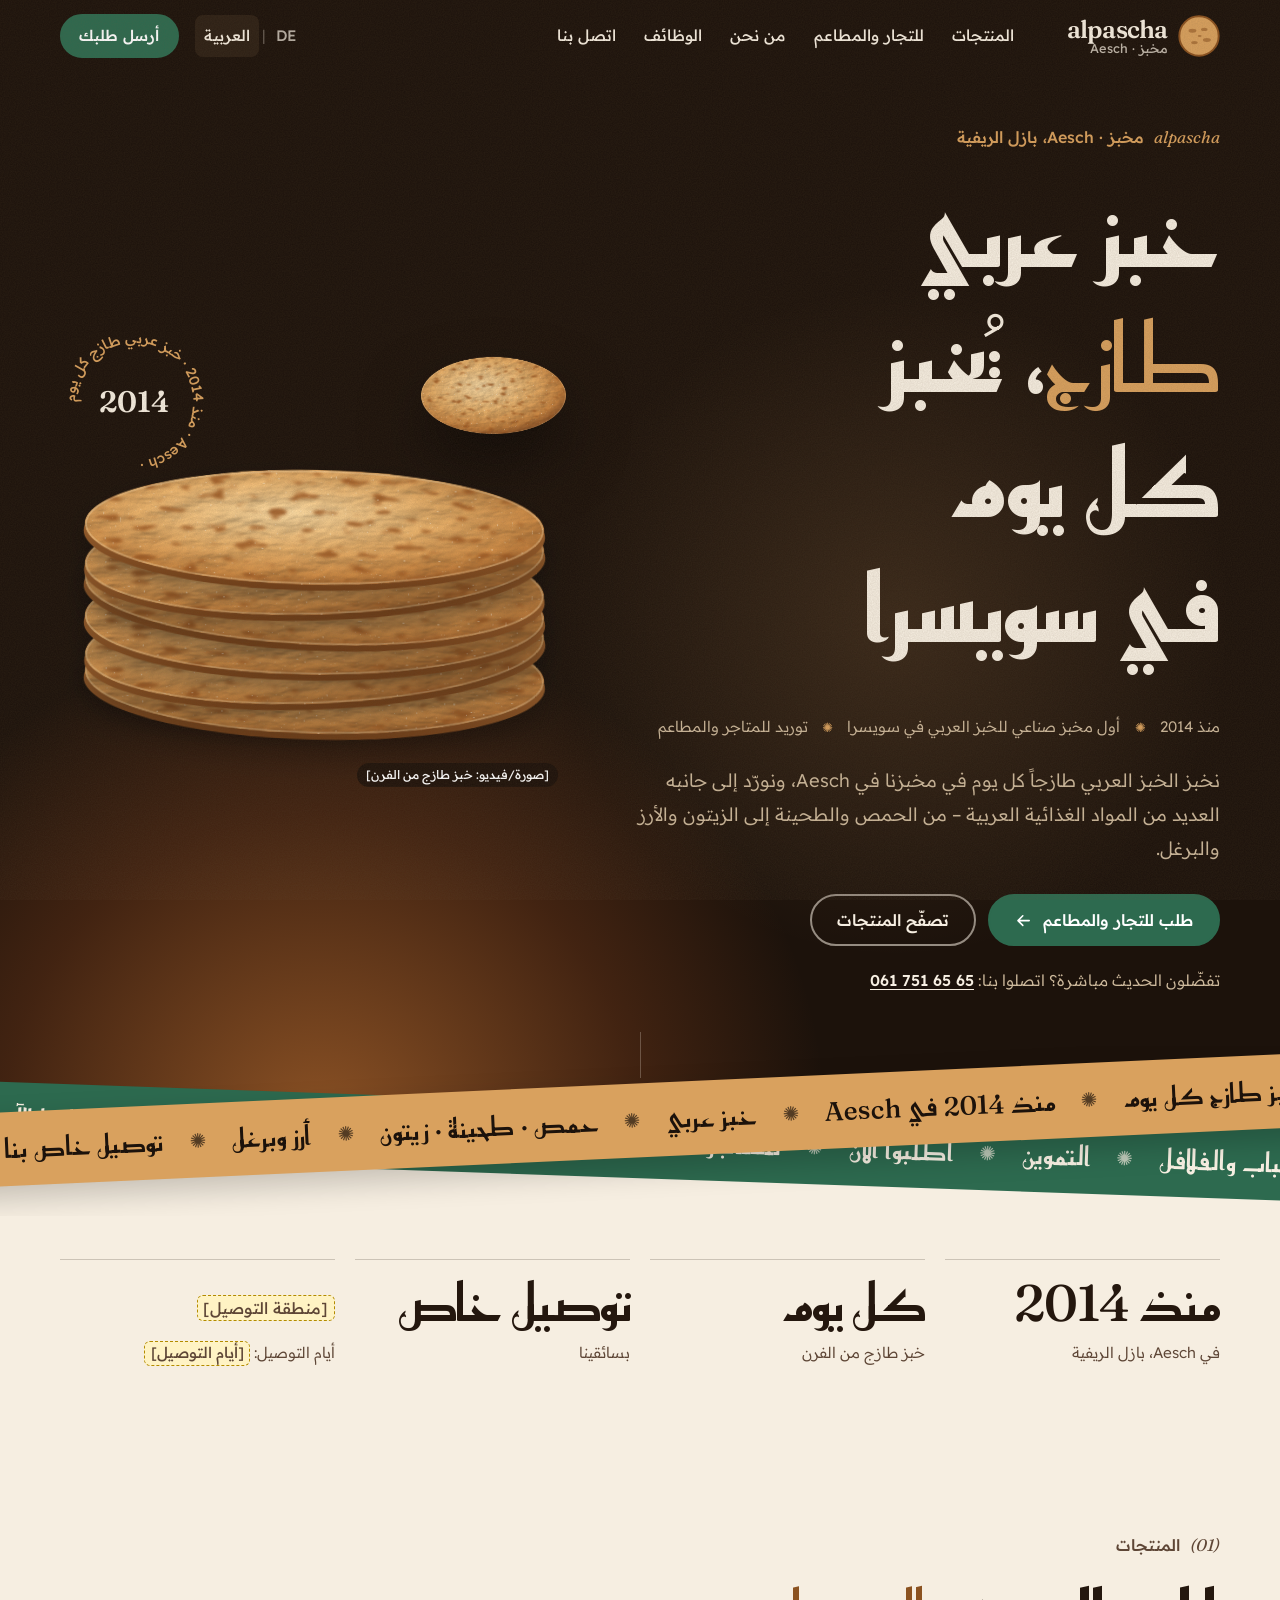
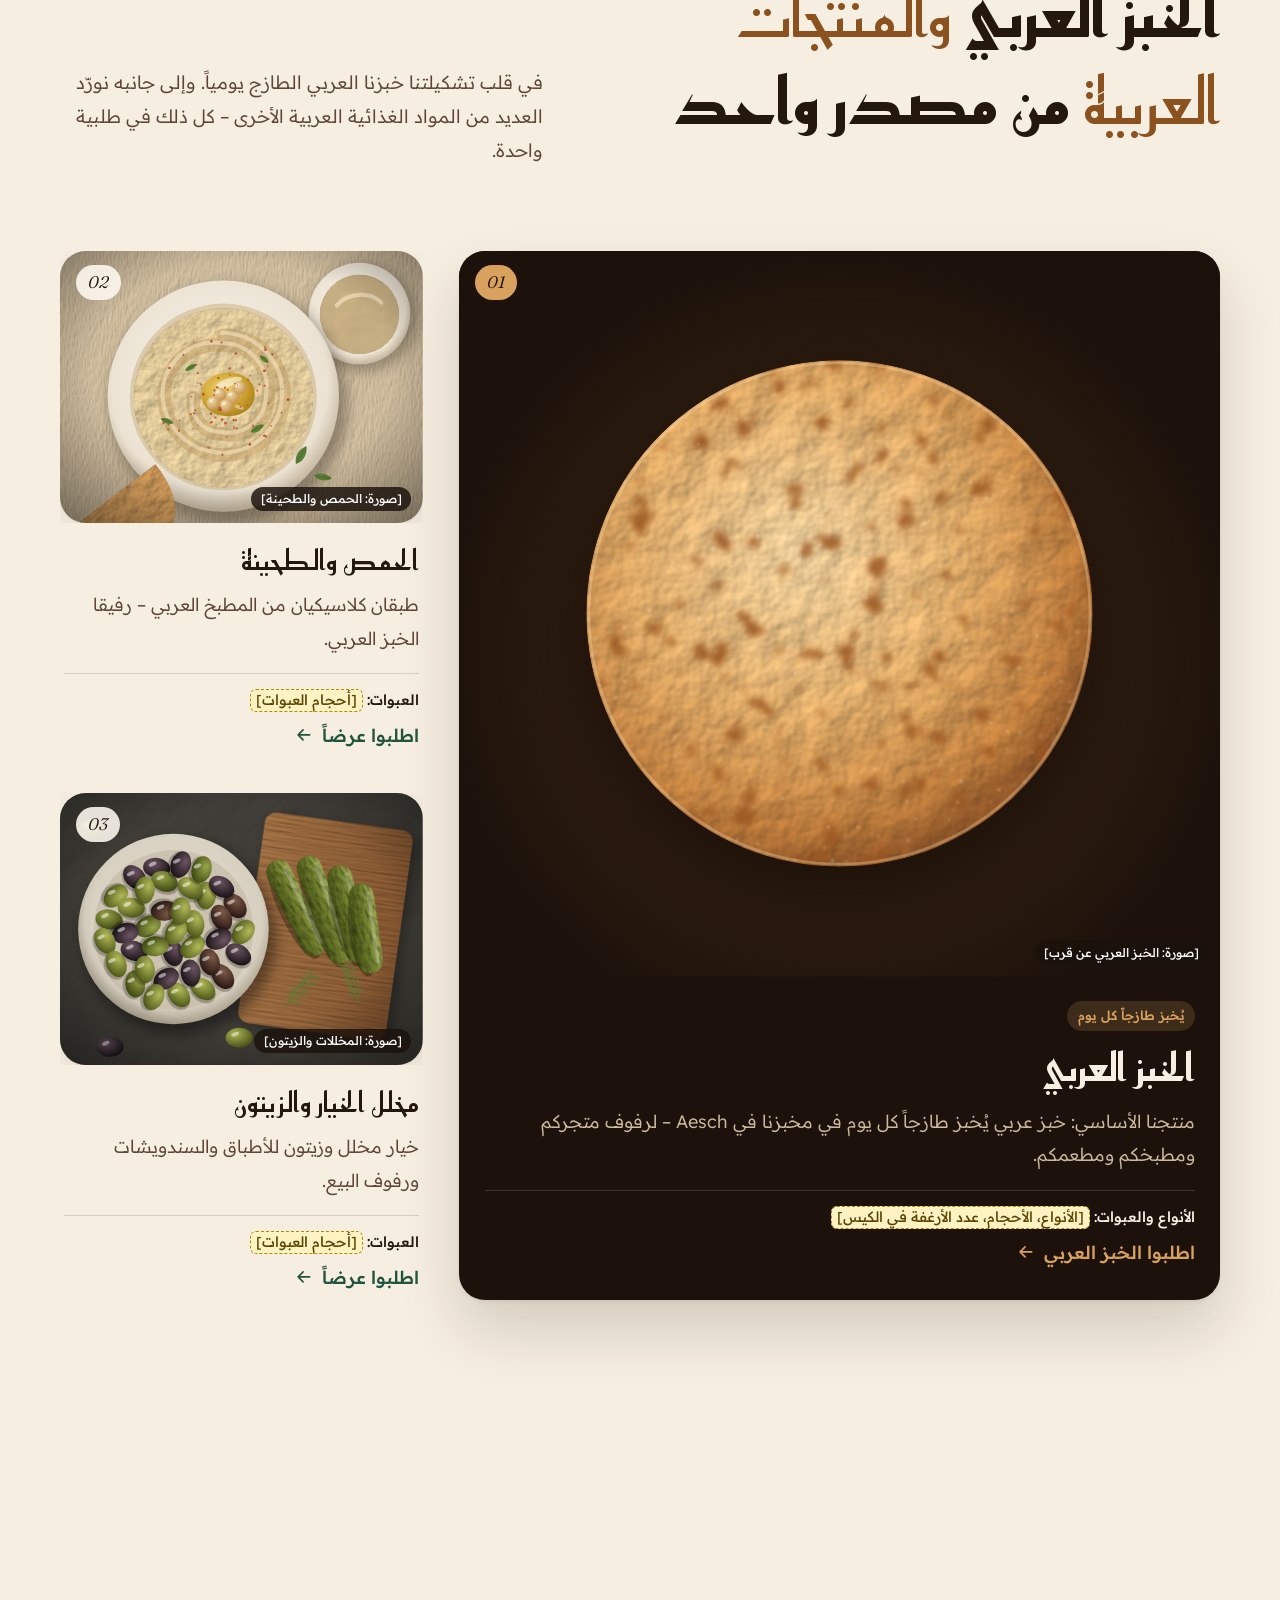
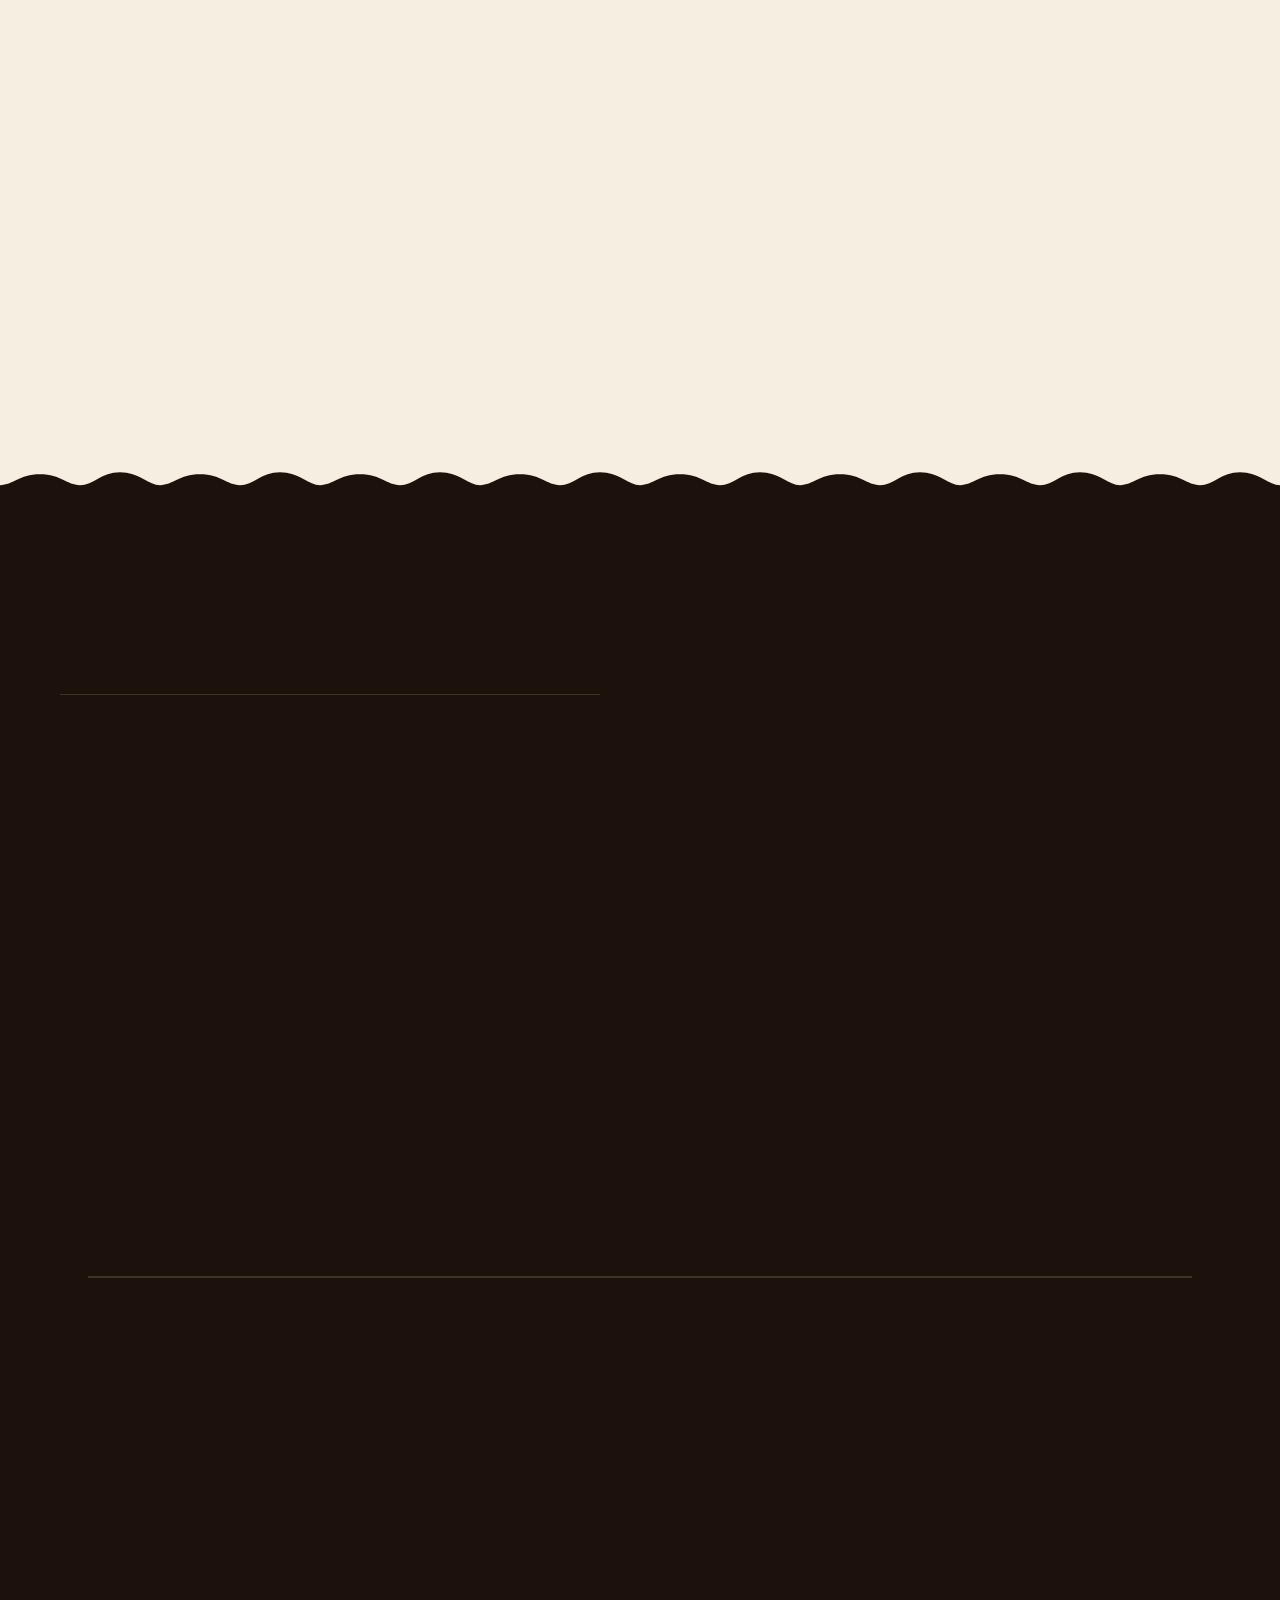
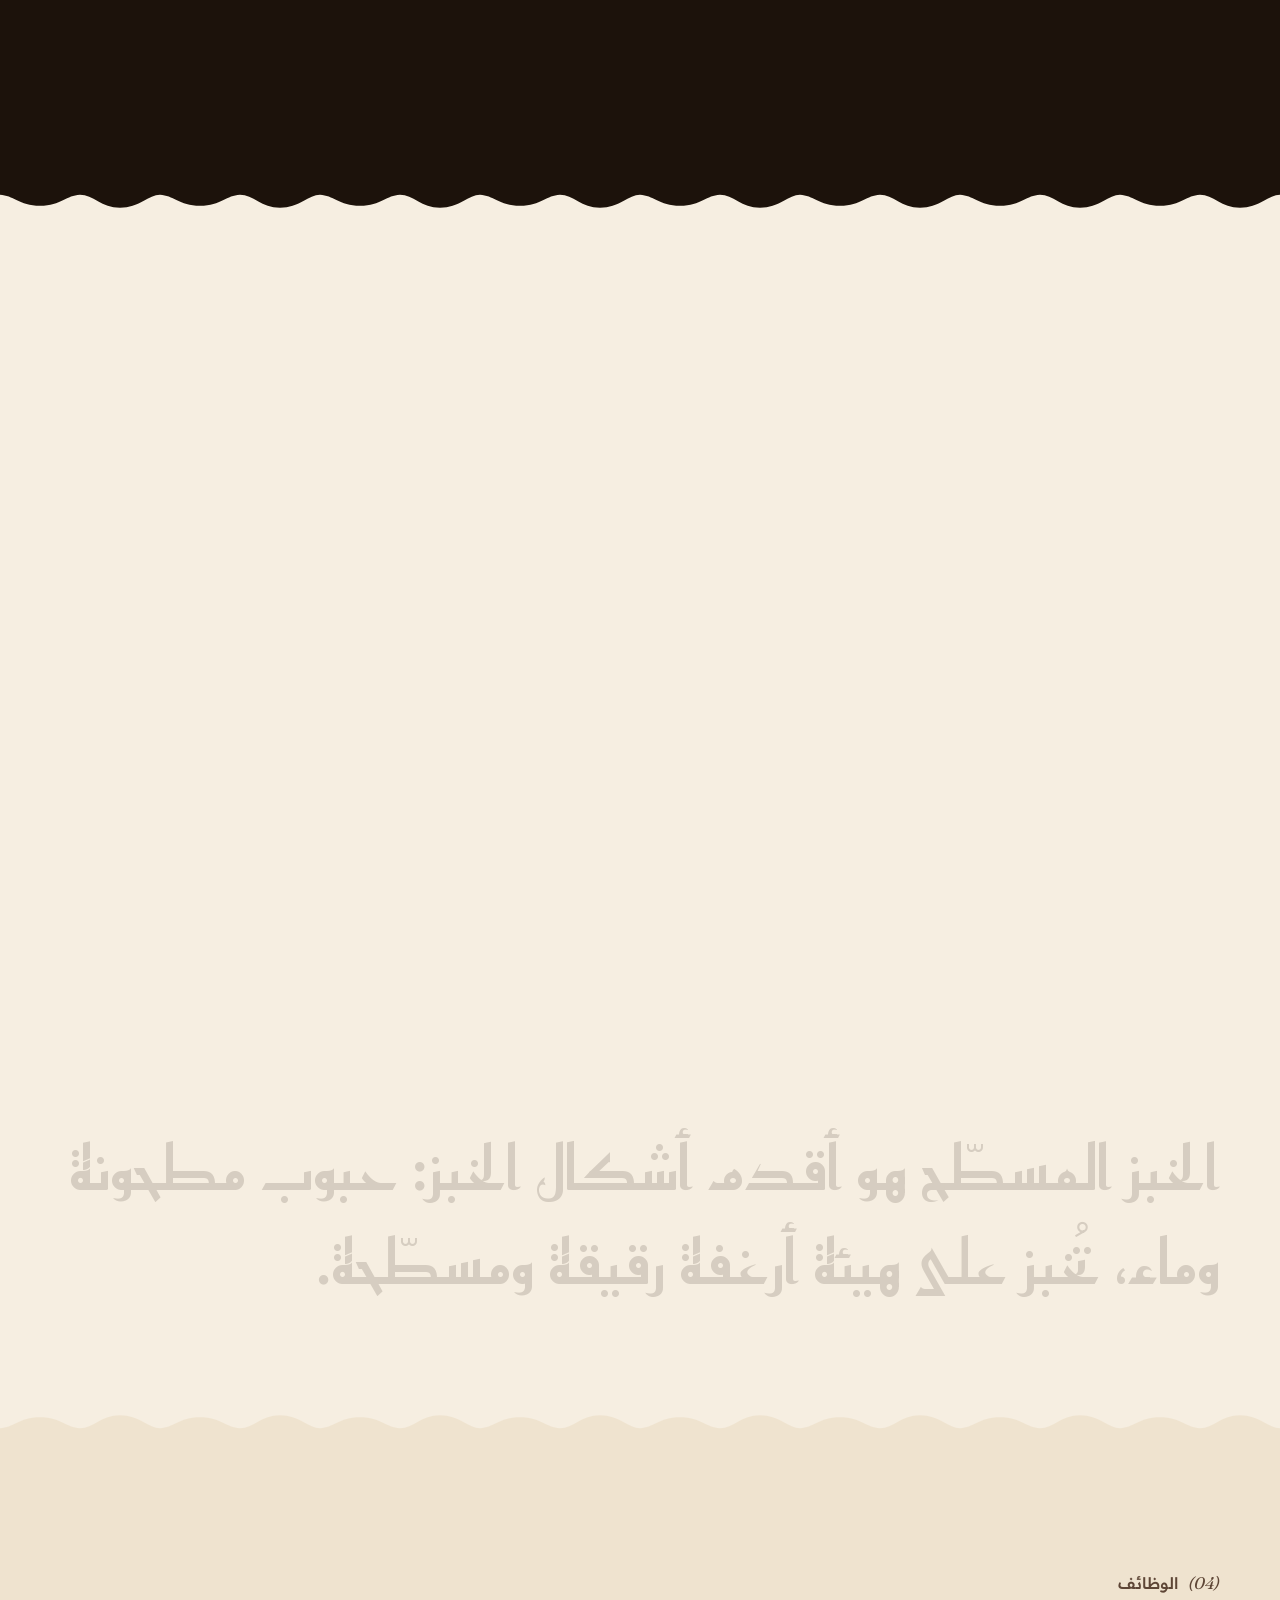
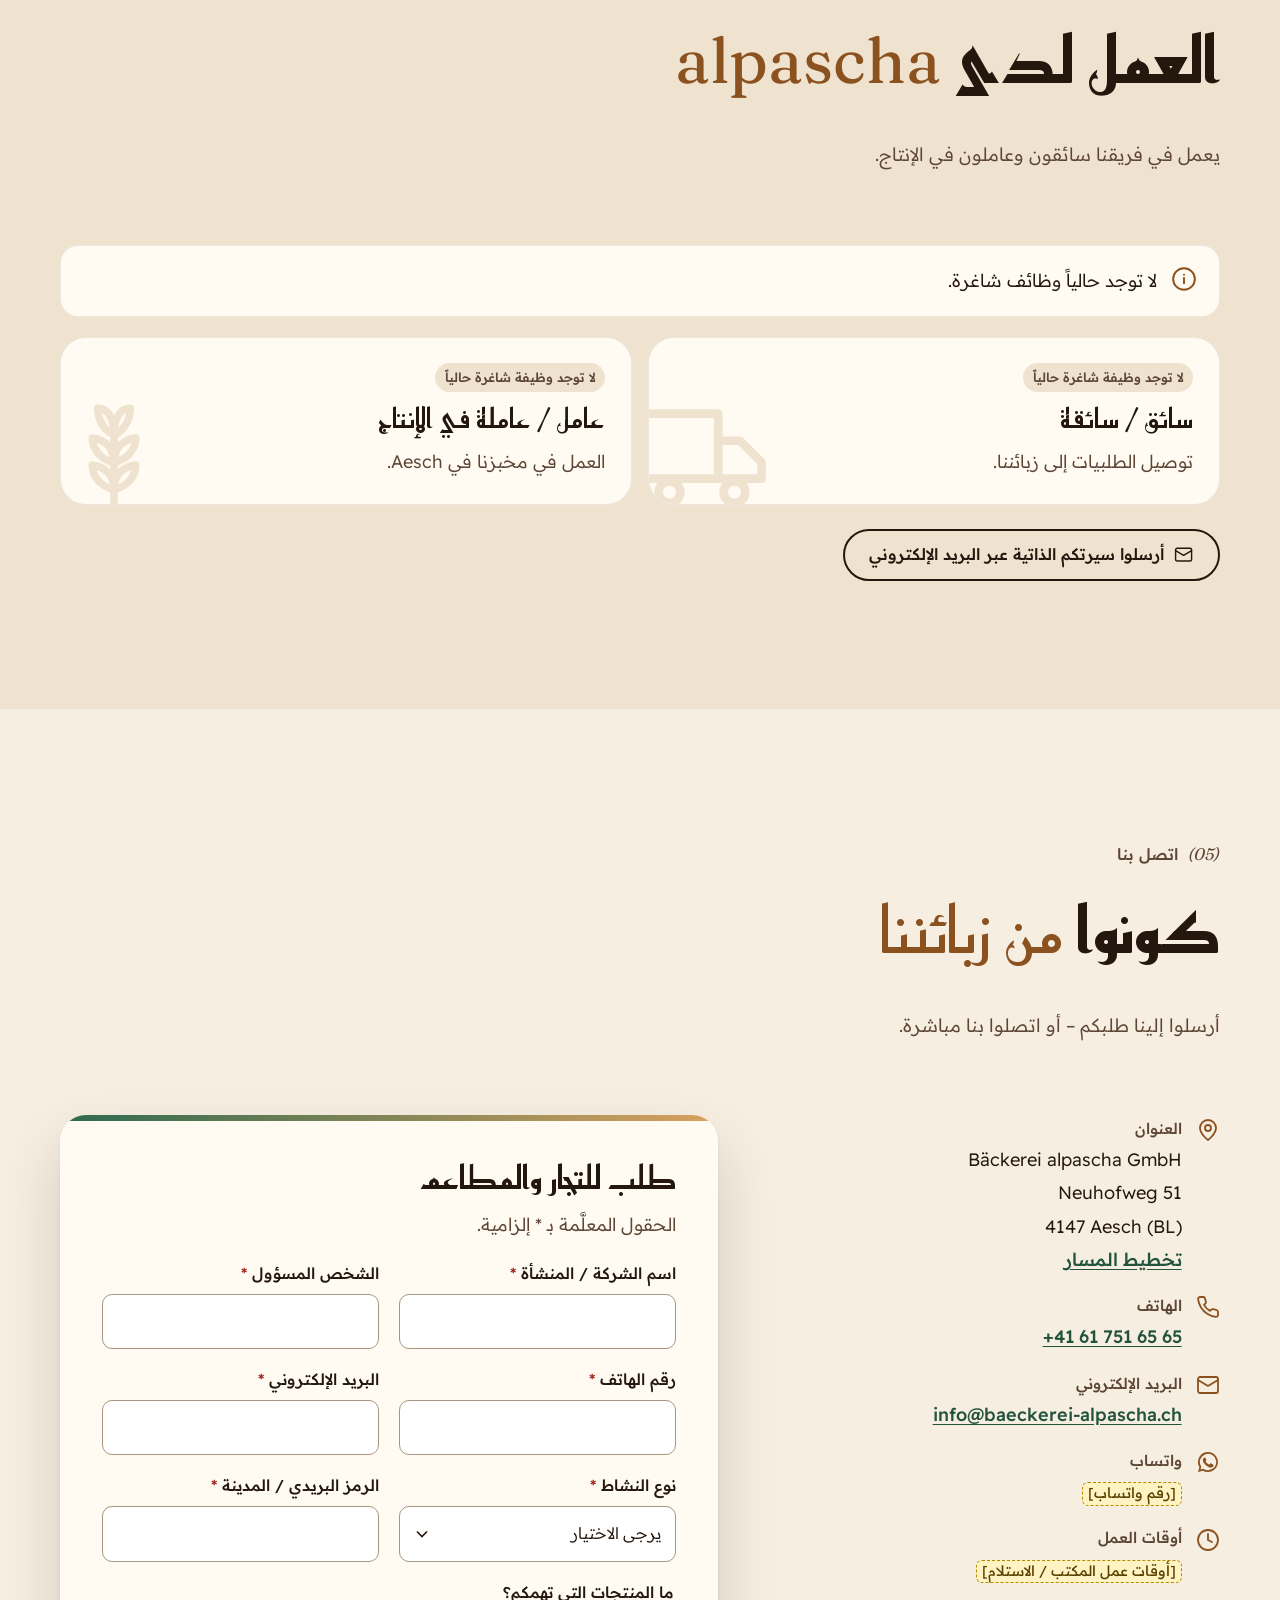
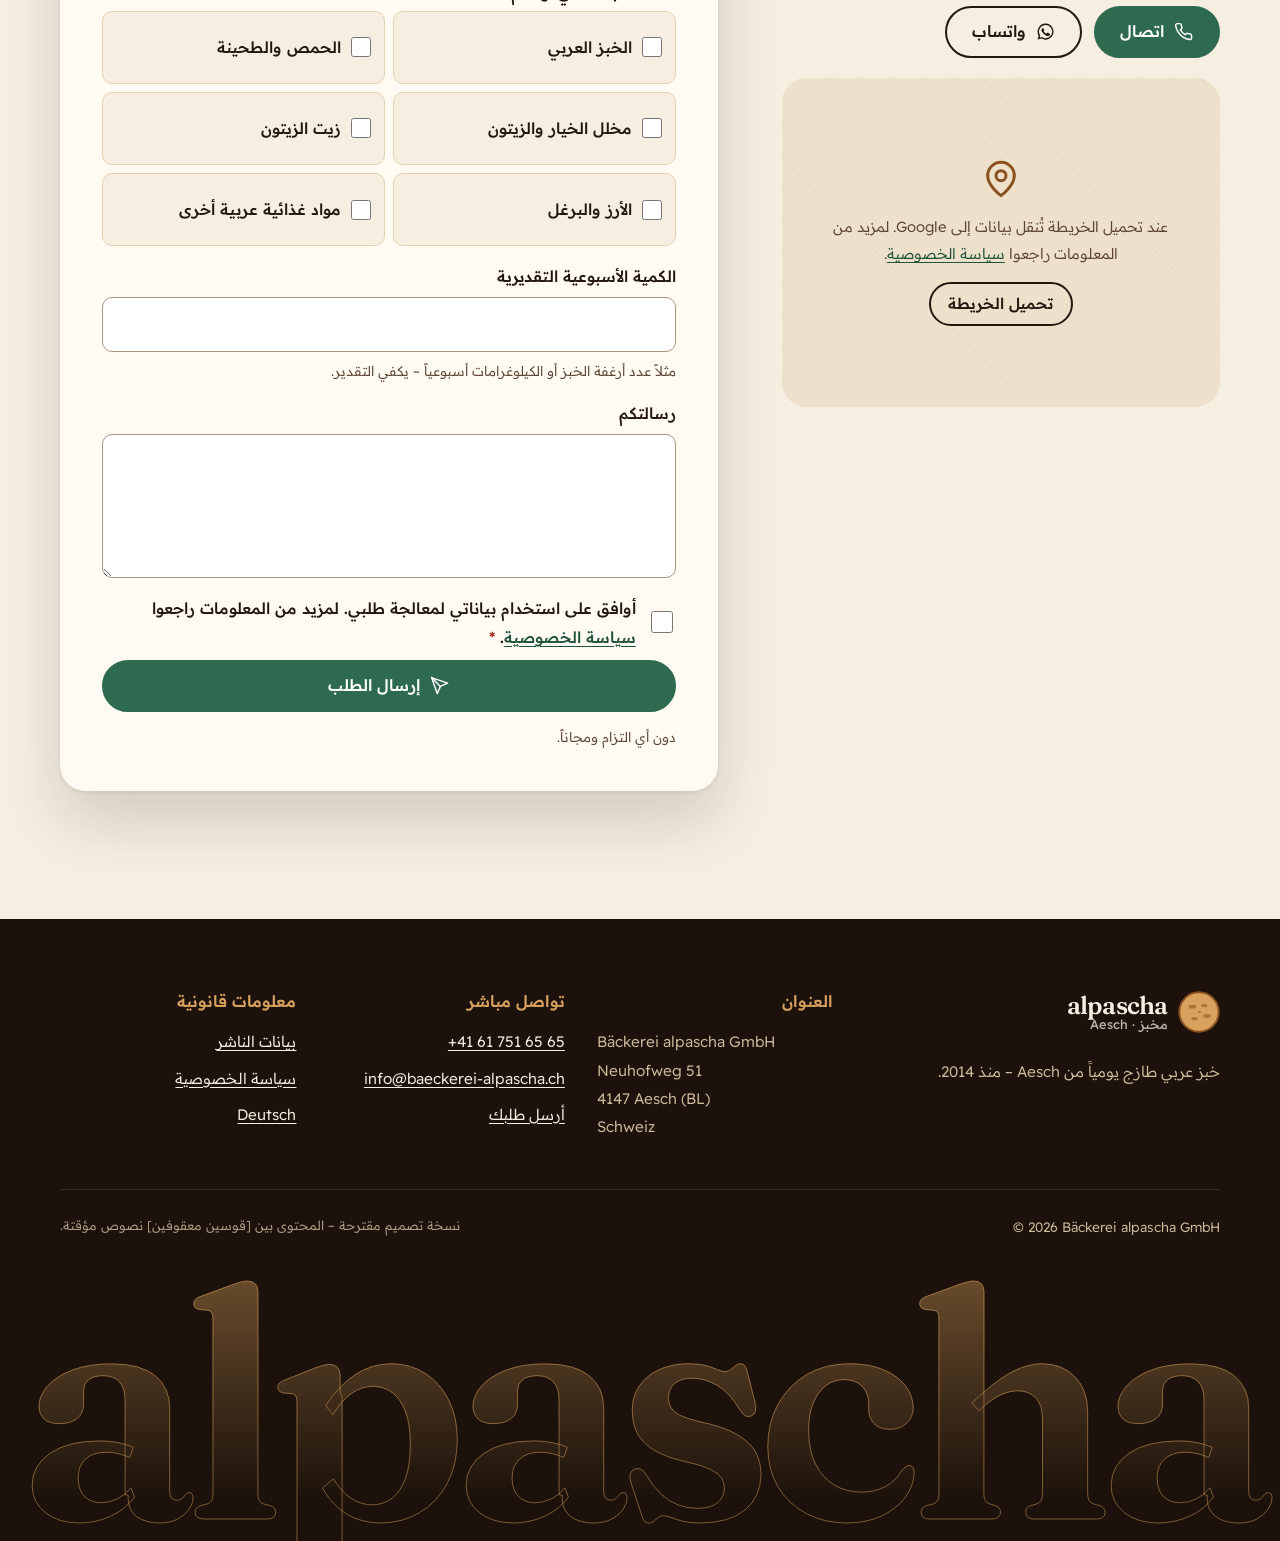
==== commit c25d5cdd: "Add animated logo intro and single logo file - Intro overlay on the home pages (DE + AR): oven glow," ====
--- a/alpascha-redesign/ar/index.html
+++ b/alpascha-redesign/ar/index.html
@@ -23,7 +23,19 @@
   <link rel="preload" href="../assets/fonts/reem-kufi-arabic-wght-normal.woff2" as="font" type="font/woff2" crossorigin>
   <link rel="preload" href="../assets/img/art/fladen.svg" as="image">
   <link rel="stylesheet" href="../assets/css/style.css">
-  <script>document.documentElement.classList.add("js")</script>
+  <script>
+    /* Intro einmal pro Sitzung zeigen (mit ?intro=1 erzwingen), nie bei «Bewegung reduzieren» */
+    (function (h) {
+      h.classList.add("js");
+      try {
+        var force = /[?&]intro=1/.test(location.search);
+        if ((force || !sessionStorage.getItem("alpascha-intro")) && !matchMedia("(prefers-reduced-motion: reduce)").matches) {
+          h.classList.add("show-intro");
+          sessionStorage.setItem("alpascha-intro", "1");
+        }
+      } catch (e) {}
+    })(document.documentElement);
+  </script>
   <!-- TODO vor Livegang: "geo" (latitude/longitude) ergänzen, sobald die Koordinaten des Standorts bestätigt sind -->
   <script type="application/ld+json">
   {
@@ -99,12 +111,24 @@
   <symbol id="i-close" viewBox="0 0 24 24" fill="none" stroke="currentColor" stroke-width="2" stroke-linecap="round"><path d="M18 6 6 18M6 6l12 12"/></symbol>
 </svg>
 
+<!-- Intro: Logo «geht auf» wie ein Teig, danach hebt sich der Vorhang -->
+<div class="intro" aria-hidden="true">
+  <div class="intro__glow"></div>
+  <div class="intro__stage">
+    <svg class="intro__steam" viewBox="0 0 160 110"><path style="--s:0" d="M45 110c-14-22 14-38 4-60s12-36 0-50"/><path style="--s:1" d="M82 110c14-22-14-38-4-60s-12-36 0-50"/><path style="--s:2" d="M118 110c-14-22 14-38 4-60s12-36 0-50"/></svg>
+    <div class="intro__logo"><img src="../assets/img/logo.svg" alt="" width="200" height="200"></div>
+    <p class="intro__name">alpascha</p>
+    <p class="intro__tag"><span>مخبز</span><span>·</span><span>Aesch</span><span>·</span><span>منذ 2014</span></p>
+    <span class="intro__bar"><i></i></span>
+  </div>
+</div>
+
 <a class="skip-link" href="#main">انتقل إلى المحتوى</a>
 
 <header class="site-header is-top">
   <div class="container site-header__inner">
     <a class="brand" href="./" aria-label="مخبز alpascha – الصفحة الرئيسية">
-      <img src="../assets/img/logo-mark.svg" alt="" width="42" height="42">
+      <img src="../assets/img/logo.svg" alt="" width="42" height="42">
       <span class="brand__text"><span class="brand__name">alpascha</span><span class="brand__sub">مخبز · Aesch</span></span>
     </a>
 
@@ -603,7 +627,7 @@
     <div class="footer__grid">
       <div class="footer__brand">
         <a class="brand" href="./">
-          <img src="../assets/img/logo-mark.svg" alt="" width="42" height="42">
+          <img src="../assets/img/logo.svg" alt="" width="42" height="42">
           <span class="brand__text"><span class="brand__name">alpascha</span><span class="brand__sub">مخبز · Aesch</span></span>
         </a>
         <p>خبز عربي طازج يومياً من Aesch – منذ 2014.</p>
--- a/alpascha-redesign/assets/css/style.css
+++ b/alpascha-redesign/assets/css/style.css
@@ -666,3 +666,52 @@
 @media (prefers-reduced-motion: reduce) {
   .site-header.is-hidden { transform: none; }
 }
+
+/* ==========================================================================
+   INTRO – Logo «geht auf», dann hebt sich der Vorhang (einmal pro Sitzung)
+   Ablauf ≈ 3 s · Klick/Taste überspringt · nie bei reduzierter Bewegung
+   ========================================================================== */
+.intro { display: none; }
+.show-intro { overflow: hidden; }
+.show-intro .intro {
+  position: fixed; inset: 0; z-index: 200; display: grid; place-items: center;
+  background: var(--oven); color: var(--on-dark); cursor: pointer; overflow: hidden;
+  clip-path: inset(0 0 0 0);
+  animation: intro-out 1s cubic-bezier(.76, 0, .24, 1) 2.7s forwards;
+}
+.intro::after { content: ""; position: absolute; inset: 0; background-image: var(--grain); opacity: .4; pointer-events: none; }
+.intro.is-skip, .intro.is-skip * { animation-delay: 0s !important; animation-duration: .6s !important; }
+.intro__glow {
+  position: absolute; width: 90vmin; height: 90vmin; border-radius: 50%;
+  background: radial-gradient(closest-side, rgb(232 135 58 / .6), rgb(217 104 43 / .18) 50%, transparent 72%);
+  animation: intro-glow 2.6s ease-out both;
+}
+.intro__stage { position: relative; display: grid; justify-items: center; text-align: center; animation: intro-stage 1s cubic-bezier(.76, 0, .24, 1) 2.7s forwards; }
+.intro__logo { width: min(190px, 46vw); clip-path: inset(100% -20% -40% -20%); animation: intro-rise 1.15s cubic-bezier(.2, .8, .2, 1) .3s forwards; }
+.intro__logo img { width: 100%; max-height: 190px; object-fit: contain; filter: drop-shadow(0 22px 40px rgb(0 0 0 / .55)); animation: intro-pop 1.4s var(--ease-out) .3s both; }
+.intro__steam { position: absolute; bottom: calc(100% - 2.5rem); width: 120px; overflow: visible; filter: blur(4px); }
+.intro__steam path { fill: none; stroke: #fff6e8; stroke-width: 9; stroke-linecap: round; opacity: 0; animation: steam 2.4s ease-out infinite; animation-delay: calc(1.1s + var(--s) * .45s); }
+.intro__name {
+  margin: 1.1rem 0 .2rem; font-family: "Fraunces", Georgia, serif; font-weight: 560; letter-spacing: -.03em;
+  font-size: clamp(2.6rem, 9vw, 4.2rem); line-height: 1; direction: ltr;
+  opacity: 0; animation: intro-word .9s var(--ease-out) .95s forwards;
+}
+.intro__tag { display: flex; gap: .6rem; margin: .4rem 0 1.2rem; color: var(--crust); font-size: .85rem; font-weight: 520; letter-spacing: .2em; text-transform: uppercase; }
+:lang(ar) .intro__tag { letter-spacing: 0; text-transform: none; font-size: 1.05rem; }
+.intro__tag span { opacity: 0; animation: intro-word .7s var(--ease-out) forwards; }
+.intro__tag span:nth-child(1) { animation-delay: 1.25s; }
+.intro__tag span:nth-child(2) { animation-delay: 1.35s; }
+.intro__tag span:nth-child(3) { animation-delay: 1.45s; }
+.intro__tag span:nth-child(4) { animation-delay: 1.55s; }
+.intro__tag span:nth-child(5) { animation-delay: 1.65s; }
+.intro__bar { display: block; width: 150px; height: 2px; background: rgb(247 239 226 / .15); overflow: hidden; }
+.intro__bar i { display: block; height: 100%; background: var(--crust); transform: scaleX(0); transform-origin: left; animation: intro-bar 1.6s cubic-bezier(.6, 0, .2, 1) 1s forwards; }
+[dir="rtl"] .intro__bar i { transform-origin: right; }
+
+@keyframes intro-glow { from { transform: scale(.15); opacity: 0; } 45% { opacity: 1; } to { transform: scale(1); opacity: .85; } }
+@keyframes intro-rise { to { clip-path: inset(-20% -20% -40% -20%); } }
+@keyframes intro-pop { from { transform: translateY(35%) scale(.82); } 70% { transform: translateY(-3%) scale(1.03); } to { transform: none; } }
+@keyframes intro-word { from { opacity: 0; transform: translateY(14px); } to { opacity: 1; transform: none; } }
+@keyframes intro-bar { to { transform: scaleX(1); } }
+@keyframes intro-stage { to { transform: translateY(-60px); opacity: 0; } }
+@keyframes intro-out { to { clip-path: inset(0 0 100% 0); visibility: hidden; } }
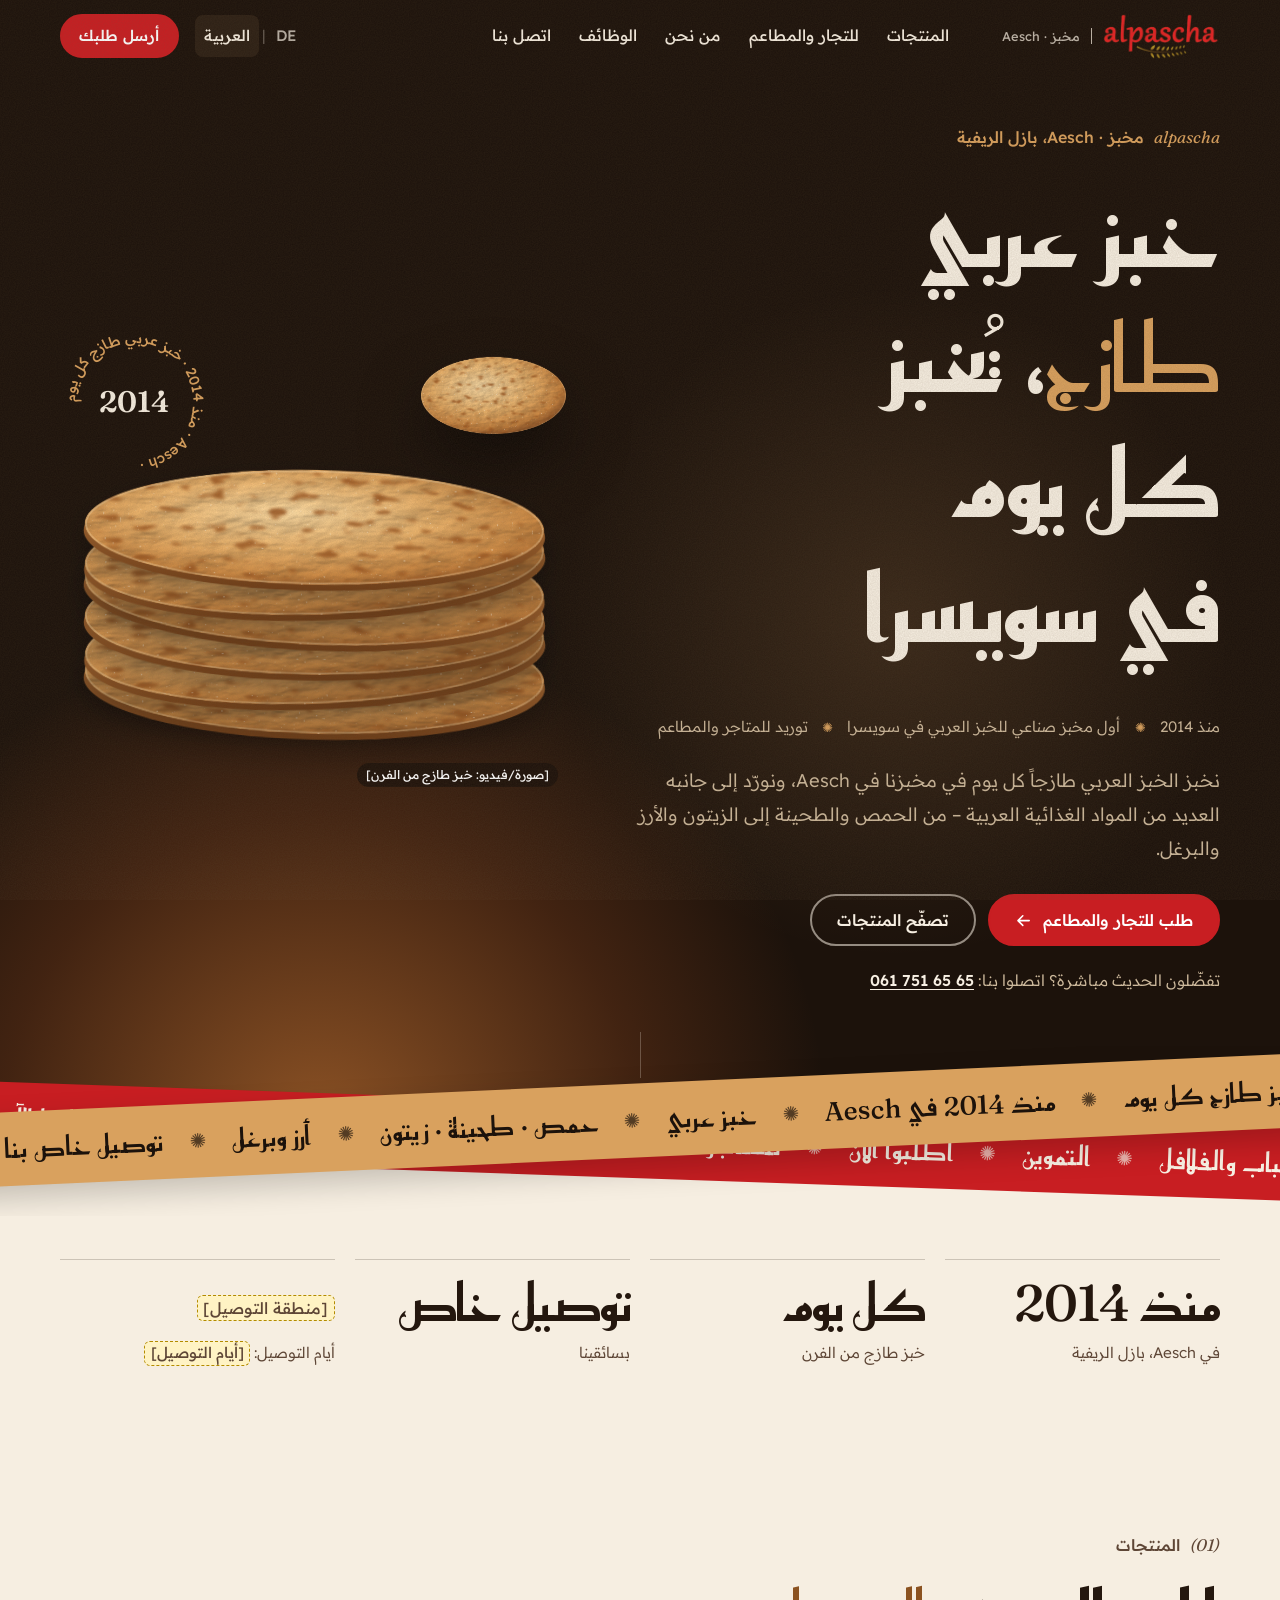
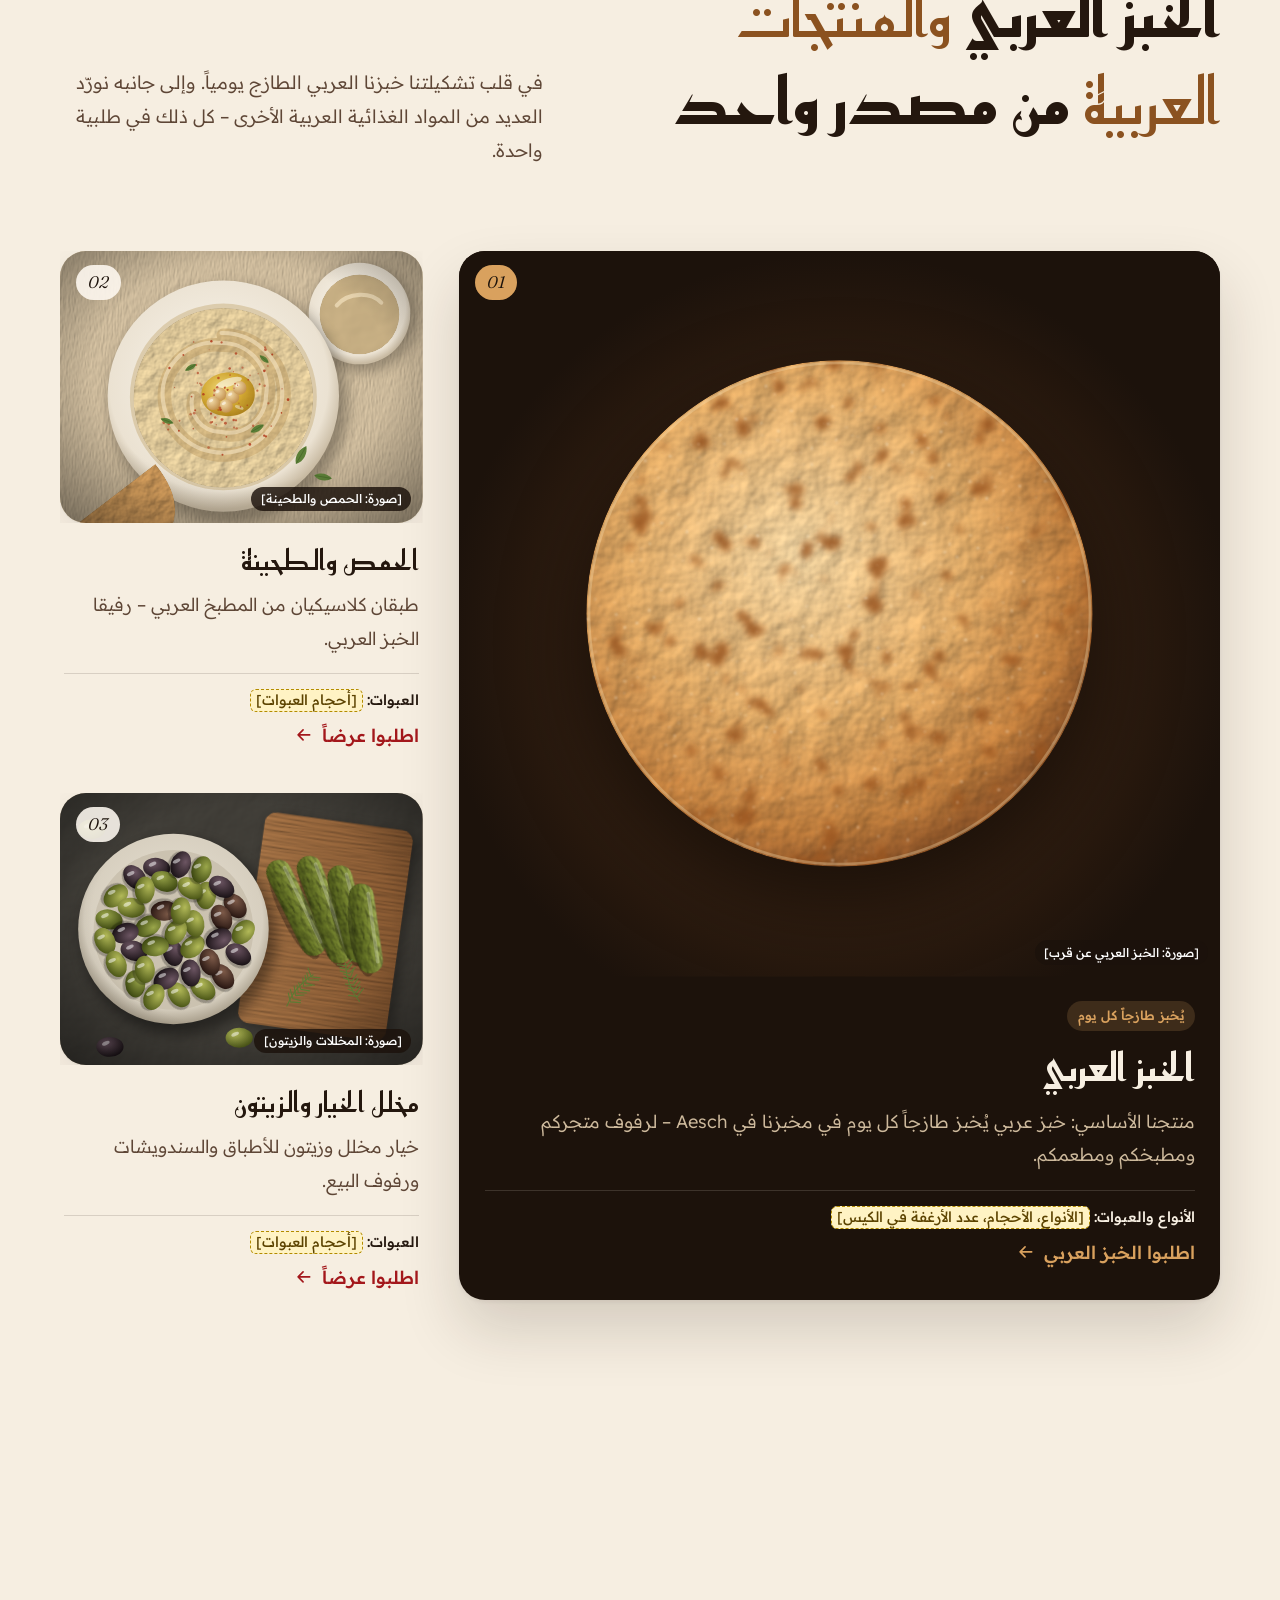
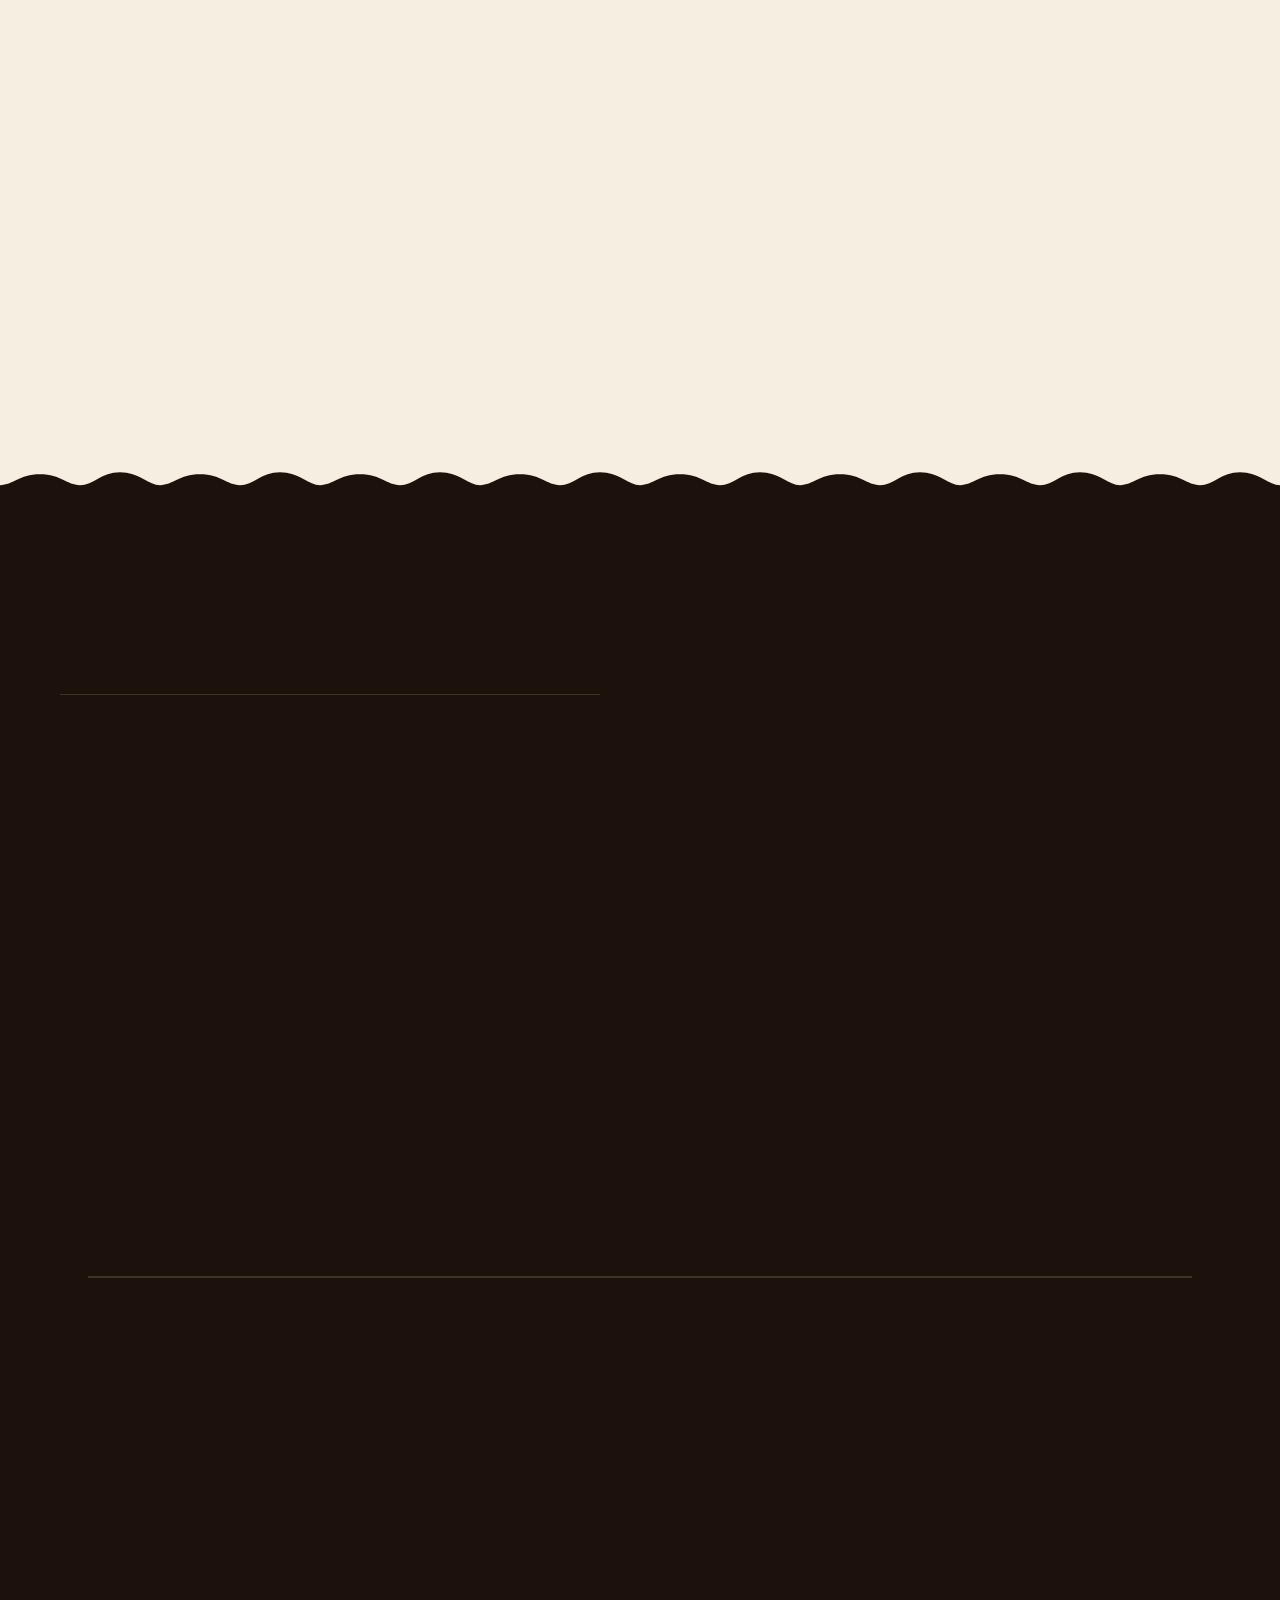
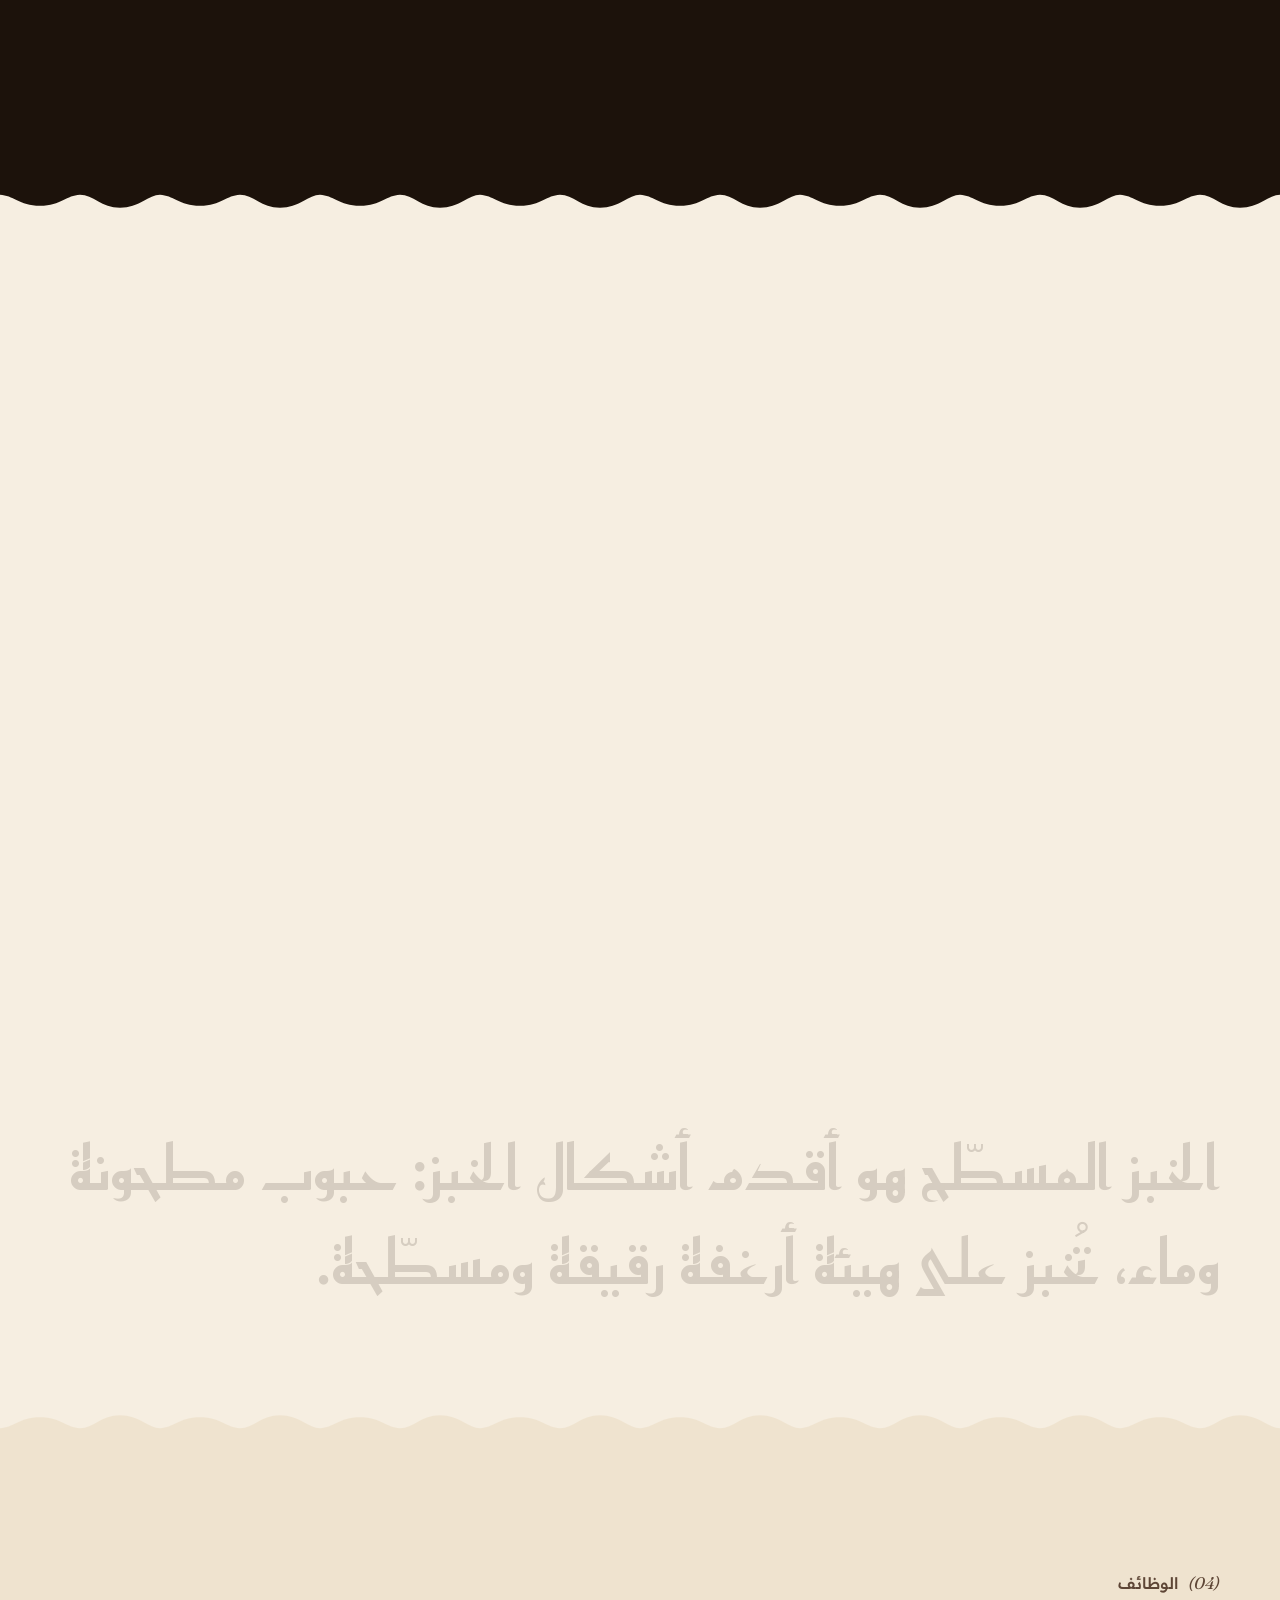
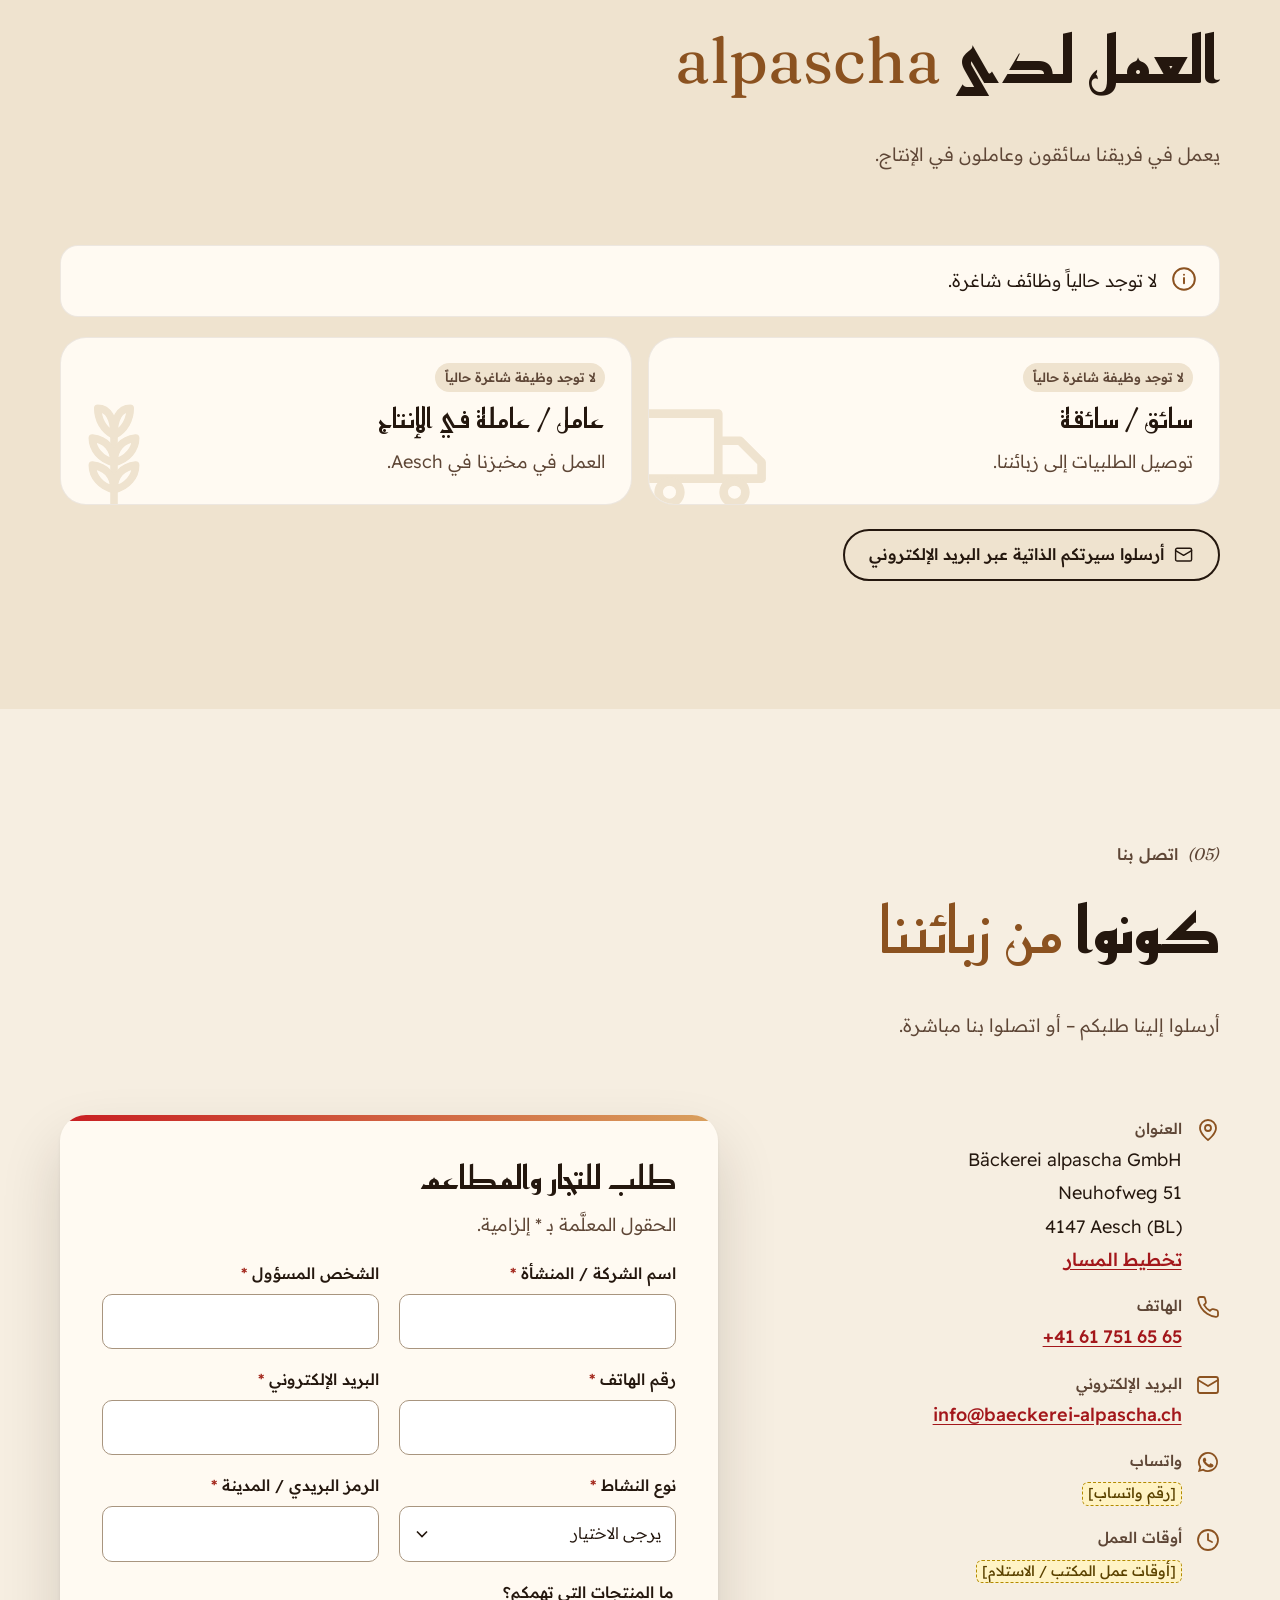
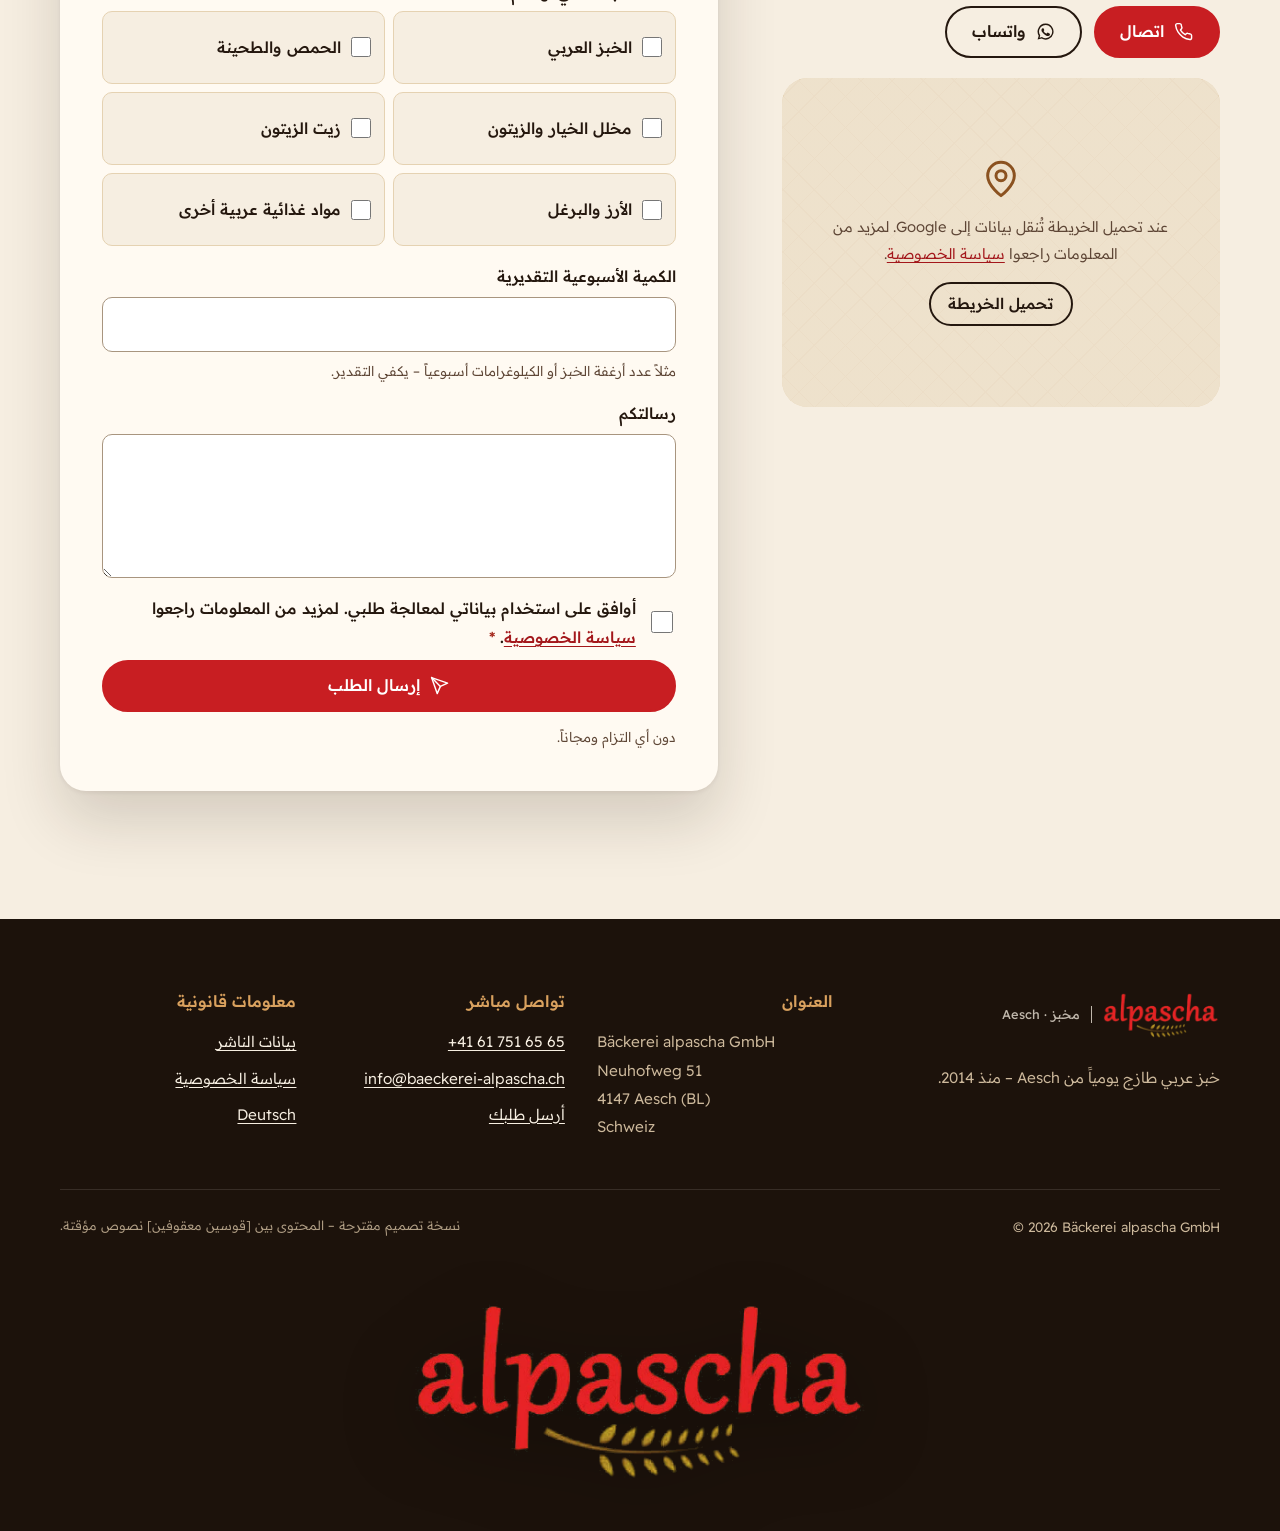
==== commit 5e171646: "Use the bakery's real logo and brand colours - Logo from the current website (red wordmark with whea" ====
--- a/alpascha-redesign/ar/index.html
+++ b/alpascha-redesign/ar/index.html
@@ -18,7 +18,8 @@
   <meta property="og:description" content="منذ 2014 أول مخبز صناعي للخبز العربي في سويسرا. توريد للمتاجر والمطاعم.">
   <meta property="og:url" content="https://www.baeckerei-alpascha.ch/ar/">
   <!-- [og:image] ergänzen, sobald echtes Foto vorhanden (1200×630 JPG) -->
-  <link rel="icon" href="../favicon.svg" type="image/svg+xml">
+  <link rel="icon" href="../favicon-64.png" type="image/png" sizes="64x64">
+  <link rel="apple-touch-icon" href="../apple-touch-icon.png">
   <link rel="preload" href="../assets/fonts/readex-pro-arabic-wght-normal.woff2" as="font" type="font/woff2" crossorigin>
   <link rel="preload" href="../assets/fonts/reem-kufi-arabic-wght-normal.woff2" as="font" type="font/woff2" crossorigin>
   <link rel="preload" href="../assets/img/art/fladen.svg" as="image">
@@ -46,6 +47,7 @@
         "@id": "https://www.baeckerei-alpascha.ch/#bakery",
         "name": "Bäckerei alpascha GmbH",
         "alternateName": "alpascha",
+        "logo": "https://www.baeckerei-alpascha.ch/assets/img/logo.png",
         "description": "منذ 2014 أول مخبز صناعي للخبز العربي في سويسرا. خبز عربي طازج كل يوم والعديد من المواد الغذائية العربية الأخرى.",
         "url": "https://www.baeckerei-alpascha.ch/ar/",
         "telephone": "+41 61 751 65 65",
@@ -116,8 +118,7 @@
   <div class="intro__glow"></div>
   <div class="intro__stage">
     <svg class="intro__steam" viewBox="0 0 160 110"><path style="--s:0" d="M45 110c-14-22 14-38 4-60s12-36 0-50"/><path style="--s:1" d="M82 110c14-22-14-38-4-60s-12-36 0-50"/><path style="--s:2" d="M118 110c-14-22 14-38 4-60s12-36 0-50"/></svg>
-    <div class="intro__logo"><img src="../assets/img/logo.svg" alt="" width="200" height="200"></div>
-    <p class="intro__name">alpascha</p>
+    <div class="intro__logo"><img src="../assets/img/logo.webp" alt="" width="500" height="204"></div>
     <p class="intro__tag"><span>مخبز</span><span>·</span><span>Aesch</span><span>·</span><span>منذ 2014</span></p>
     <span class="intro__bar"><i></i></span>
   </div>
@@ -128,8 +129,8 @@
 <header class="site-header is-top">
   <div class="container site-header__inner">
     <a class="brand" href="./" aria-label="مخبز alpascha – الصفحة الرئيسية">
-      <img src="../assets/img/logo.svg" alt="" width="42" height="42">
-      <span class="brand__text"><span class="brand__name">alpascha</span><span class="brand__sub">مخبز · Aesch</span></span>
+      <img class="brand__logo" src="../assets/img/logo.webp" alt="Bäckerei alpascha" width="500" height="204">
+      <span class="brand__sub">مخبز · Aesch</span>
     </a>
 
     <nav id="site-nav" class="site-nav" aria-label="القائمة الرئيسية">
@@ -627,8 +628,8 @@
     <div class="footer__grid">
       <div class="footer__brand">
         <a class="brand" href="./">
-          <img src="../assets/img/logo.svg" alt="" width="42" height="42">
-          <span class="brand__text"><span class="brand__name">alpascha</span><span class="brand__sub">مخبز · Aesch</span></span>
+          <img class="brand__logo" src="../assets/img/logo.webp" alt="Bäckerei alpascha" width="500" height="204">
+      <span class="brand__sub">مخبز · Aesch</span>
         </a>
         <p>خبز عربي طازج يومياً من Aesch – منذ 2014.</p>
       </div>
@@ -658,7 +659,7 @@
       <span class="concept-footnote">نسخة تصميم مقترحة – المحتوى بين [قوسين معقوفين] نصوص مؤقتة.</span>
     </div>
   </div>
-  <p class="footer__word" aria-hidden="true">alpascha</p>
+  <div class="footer__logo reveal" aria-hidden="true"><img src="../assets/img/logo.webp" alt="" width="500" height="204" loading="lazy"></div>
 </footer>
 
 <nav class="action-bar" aria-label="تواصل سريع">
--- a/alpascha-redesign/assets/css/style.css
+++ b/alpascha-redesign/assets/css/style.css
@@ -50,9 +50,11 @@
   --oven-2: #2a1b11;
   --on-dark: #f7efe2;
   --on-dark-soft: #cdb99c;
-  --accent: #2d6a4f;      /* frisches Kräutergrün – einzige Akzentfarbe */
-  --accent-strong: #22533d;
-  --accent-tint: #dfece3;
+  --accent: #c81e22;      /* Markenrot aus dem Logo (abgedunkelt für AA mit weisser Schrift) – einzige Akzentfarbe */
+  --accent-strong: #a3171b;
+  --accent-tint: #fbe4e2;
+  --brand-red: #e52325;   /* Logo-Rot, nur dekorativ */
+  --brand-gold: #b99326;  /* Weizen-Gold aus dem Logo */
   --danger: #a3261b;
   --radius-s: 10px;
   --radius: 18px;
@@ -138,7 +140,7 @@
   transition: background-color .3s, color .3s, border-color .3s, box-shadow .3s;
 }
 .btn::after { content: ""; position: absolute; inset: 0; z-index: -1; background: linear-gradient(105deg, transparent 30%, rgb(255 255 255 / .28) 48%, transparent 66%); transform: translateX(-120%); transition: transform .8s var(--ease-out); }
-.btn:hover { --btn-bg: var(--accent-strong); --btn-bd: var(--accent-strong); color: var(--btn-fg); box-shadow: 0 10px 30px rgb(45 106 79 / .35); }
+.btn:hover { --btn-bg: var(--accent-strong); --btn-bd: var(--accent-strong); color: var(--btn-fg); box-shadow: 0 10px 30px rgb(200 30 34 / .35); }
 .btn:hover::after { transform: translateX(120%); }
 .btn svg { width: 1.2em; height: 1.2em; flex: none; transition: transform .35s var(--ease-out); }
 .btn:hover .icon-arrow { transform: translateX(4px); }
@@ -179,11 +181,10 @@
 
 .brand { display: inline-flex; align-items: center; gap: .65rem; text-decoration: none; color: inherit; margin-inline-end: auto; }
 .brand:hover { color: inherit; }
-.brand img { width: 42px; height: 42px; transition: transform .8s var(--ease-out); }
-.brand:hover img { transform: rotate(-35deg); }
-.brand__text { display: flex; flex-direction: column; line-height: 1.02; }
-.brand__name { font-family: "Fraunces", Georgia, serif; font-size: 1.55rem; font-weight: 600; letter-spacing: -.03em; }
-.brand__sub { font-size: .68rem; text-transform: uppercase; letter-spacing: .16em; opacity: .75; font-weight: 450; white-space: nowrap; }
+.brand__logo { height: 48px; width: auto; transition: transform .6s var(--ease-out); }
+.brand:hover .brand__logo { transform: scale(1.04) rotate(-1.5deg); }
+.brand__sub { font-size: .68rem; text-transform: uppercase; letter-spacing: .16em; opacity: .75; font-weight: 450; white-space: nowrap; line-height: 1.3; padding-inline-start: .7rem; border-inline-start: 1px solid currentColor; }
+@media (max-width: 420px) { .brand__sub { display: none; } }
 :lang(ar) .brand__sub { text-transform: none; letter-spacing: 0; font-size: .8rem; }
 @media (max-width: 380px) { .brand__sub { letter-spacing: .06em; } .site-header__inner { gap: .6rem; } }
 
@@ -512,7 +513,7 @@
 .field textarea { min-height: 120px; resize: vertical; }
 .field select { appearance: none; -webkit-appearance: none; background-image: url("data:image/svg+xml,%3Csvg xmlns='http://www.w3.org/2000/svg' viewBox='0 0 24 24' fill='none' stroke='%2324170e' stroke-width='2'%3E%3Cpath d='m6 9 6 6 6-6'/%3E%3C/svg%3E"); background-repeat: no-repeat; background-size: 20px; background-position: right .75rem center; padding-inline-end: 2.5rem; }
 [dir="rtl"] .field select { background-position: left .75rem center; }
-.field input:focus, .field select:focus, .field textarea:focus { outline: none; border-color: var(--accent); box-shadow: 0 0 0 4px rgb(45 106 79 / .2); }
+.field input:focus, .field select:focus, .field textarea:focus { outline: none; border-color: var(--accent); box-shadow: 0 0 0 4px rgb(200 30 34 / .2); }
 .field [aria-invalid="true"] { border-color: var(--danger); box-shadow: 0 0 0 3px rgb(163 38 27 / .15); }
 .field__error { color: var(--danger); font-size: .9rem; font-weight: 480; margin: 0; }
 .field__error:empty { display: none; }
@@ -556,13 +557,8 @@
 .site-footer ul { list-style: none; margin: 0; padding: 0; display: grid; gap: .5rem; }
 .site-footer address { font-style: normal; }
 .footer__bottom { margin-top: 3rem; padding-top: 1.5rem; border-top: 1px solid rgb(247 239 226 / .12); display: flex; flex-wrap: wrap; gap: .5rem 1.5rem; justify-content: space-between; font-size: .85rem; }
-.footer__word {
-  direction: ltr; font-family: "Fraunces", Georgia, serif; font-weight: 600; letter-spacing: -.05em; line-height: .78;
-  font-size: clamp(5rem, 25vw, 21rem); text-align: center; margin: 2.5rem 0 0; padding-bottom: .04em;
-  color: transparent; -webkit-text-stroke: 1px rgb(217 161 94 / .5);
-  background: linear-gradient(180deg, rgb(217 161 94 / .4), rgb(217 161 94 / 0) 85%); -webkit-background-clip: text; background-clip: text;
-  user-select: none;
-}
+.footer__logo { display: flex; justify-content: center; padding: 3.5rem 0 3rem; }
+.footer__logo img { width: min(460px, 72vw); filter: drop-shadow(0 18px 40px rgb(0 0 0 / .45)); }
 @media (min-width: 800px) { .footer__grid { grid-template-columns: 1.5fr 1fr 1fr 1fr; } }
 
 /* --------------------------------------------------------------------------
@@ -653,7 +649,7 @@
   .field [aria-invalid="true"]:not(:focus) { animation: shake .4s; }
   @keyframes shake { 25% { transform: translateX(-5px); } 75% { transform: translateX(5px); } }
   .check.is-pulse { animation: pulse .9s var(--ease-out); }
-  @keyframes pulse { 0% { box-shadow: 0 0 0 0 rgb(45 106 79 / .55); } 100% { box-shadow: 0 0 0 16px rgb(45 106 79 / 0); } }
+  @keyframes pulse { 0% { box-shadow: 0 0 0 0 rgb(200 30 34 / .55); } 100% { box-shadow: 0 0 0 16px rgb(200 30 34 / 0); } }
   .form-success svg { stroke-dasharray: 100; stroke-dashoffset: 100; animation: draw 1.4s var(--ease-out) .1s forwards; }
   @keyframes draw { to { stroke-dashoffset: 0; } }
   .map__consent svg { animation: pin-bounce 2.4s var(--ease-out) infinite; }
@@ -687,16 +683,24 @@
   animation: intro-glow 2.6s ease-out both;
 }
 .intro__stage { position: relative; display: grid; justify-items: center; text-align: center; animation: intro-stage 1s cubic-bezier(.76, 0, .24, 1) 2.7s forwards; }
-.intro__logo { width: min(190px, 46vw); clip-path: inset(100% -20% -40% -20%); animation: intro-rise 1.15s cubic-bezier(.2, .8, .2, 1) .3s forwards; }
-.intro__logo img { width: 100%; max-height: 190px; object-fit: contain; filter: drop-shadow(0 22px 40px rgb(0 0 0 / .55)); animation: intro-pop 1.4s var(--ease-out) .3s both; }
-.intro__steam { position: absolute; bottom: calc(100% - 2.5rem); width: 120px; overflow: visible; filter: blur(4px); }
+.intro__logo { position: relative; width: min(440px, 80vw); clip-path: inset(100% -20% -40% -20%); animation: intro-rise 1.15s cubic-bezier(.2, .8, .2, 1) .3s forwards; }
+.intro__logo img { width: 100%; filter: drop-shadow(0 22px 40px rgb(0 0 0 / .55)); animation: intro-pop 1.4s var(--ease-out) .3s both; }
+.intro__steam { position: absolute; bottom: calc(100% - 1.5rem); width: 120px; overflow: visible; filter: blur(4px); }
 .intro__steam path { fill: none; stroke: #fff6e8; stroke-width: 9; stroke-linecap: round; opacity: 0; animation: steam 2.4s ease-out infinite; animation-delay: calc(1.1s + var(--s) * .45s); }
 .intro__name {
   margin: 1.1rem 0 .2rem; font-family: "Fraunces", Georgia, serif; font-weight: 560; letter-spacing: -.03em;
   font-size: clamp(2.6rem, 9vw, 4.2rem); line-height: 1; direction: ltr;
   opacity: 0; animation: intro-word .9s var(--ease-out) .95s forwards;
 }
-.intro__tag { display: flex; gap: .6rem; margin: .4rem 0 1.2rem; color: var(--crust); font-size: .85rem; font-weight: 520; letter-spacing: .2em; text-transform: uppercase; }
+.intro__logo::after { /* Lichtkante, nur auf den Logo-Pixeln */
+  content: ""; position: absolute; inset: 0;
+  background: linear-gradient(105deg, transparent 35%, rgb(255 244 220 / .85) 50%, transparent 65%) no-repeat;
+  background-size: 250% 100%; background-position: 130% 0;
+  -webkit-mask: url("../img/logo.webp") center / 100% 100% no-repeat; mask: url("../img/logo.webp") center / 100% 100% no-repeat;
+  animation: intro-shine 1.2s ease-in-out 1.3s forwards;
+}
+@keyframes intro-shine { to { background-position: -30% 0; } }
+.intro__tag { display: flex; gap: .6rem; margin: 1.4rem 0 1.2rem; color: var(--crust); font-size: .85rem; font-weight: 520; letter-spacing: .2em; text-transform: uppercase; }
 :lang(ar) .intro__tag { letter-spacing: 0; text-transform: none; font-size: 1.05rem; }
 .intro__tag span { opacity: 0; animation: intro-word .7s var(--ease-out) forwards; }
 .intro__tag span:nth-child(1) { animation-delay: 1.25s; }
